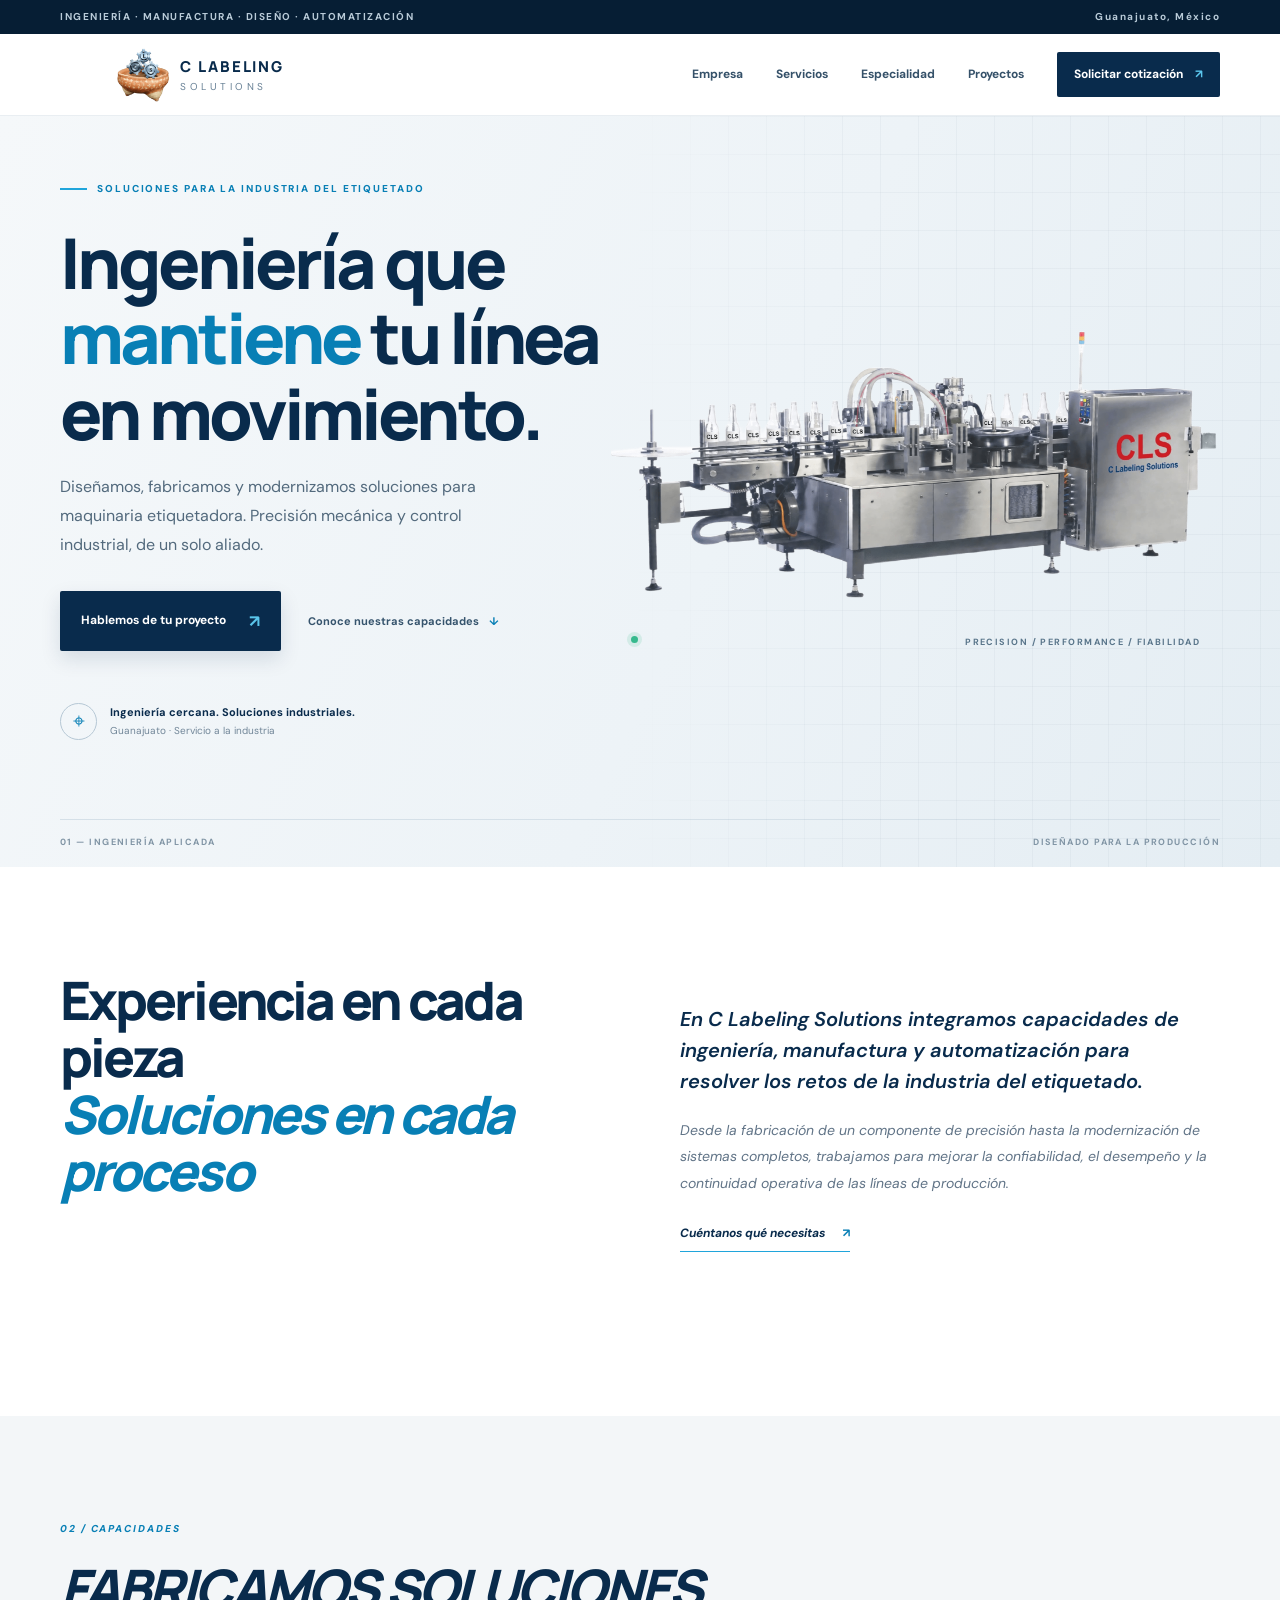
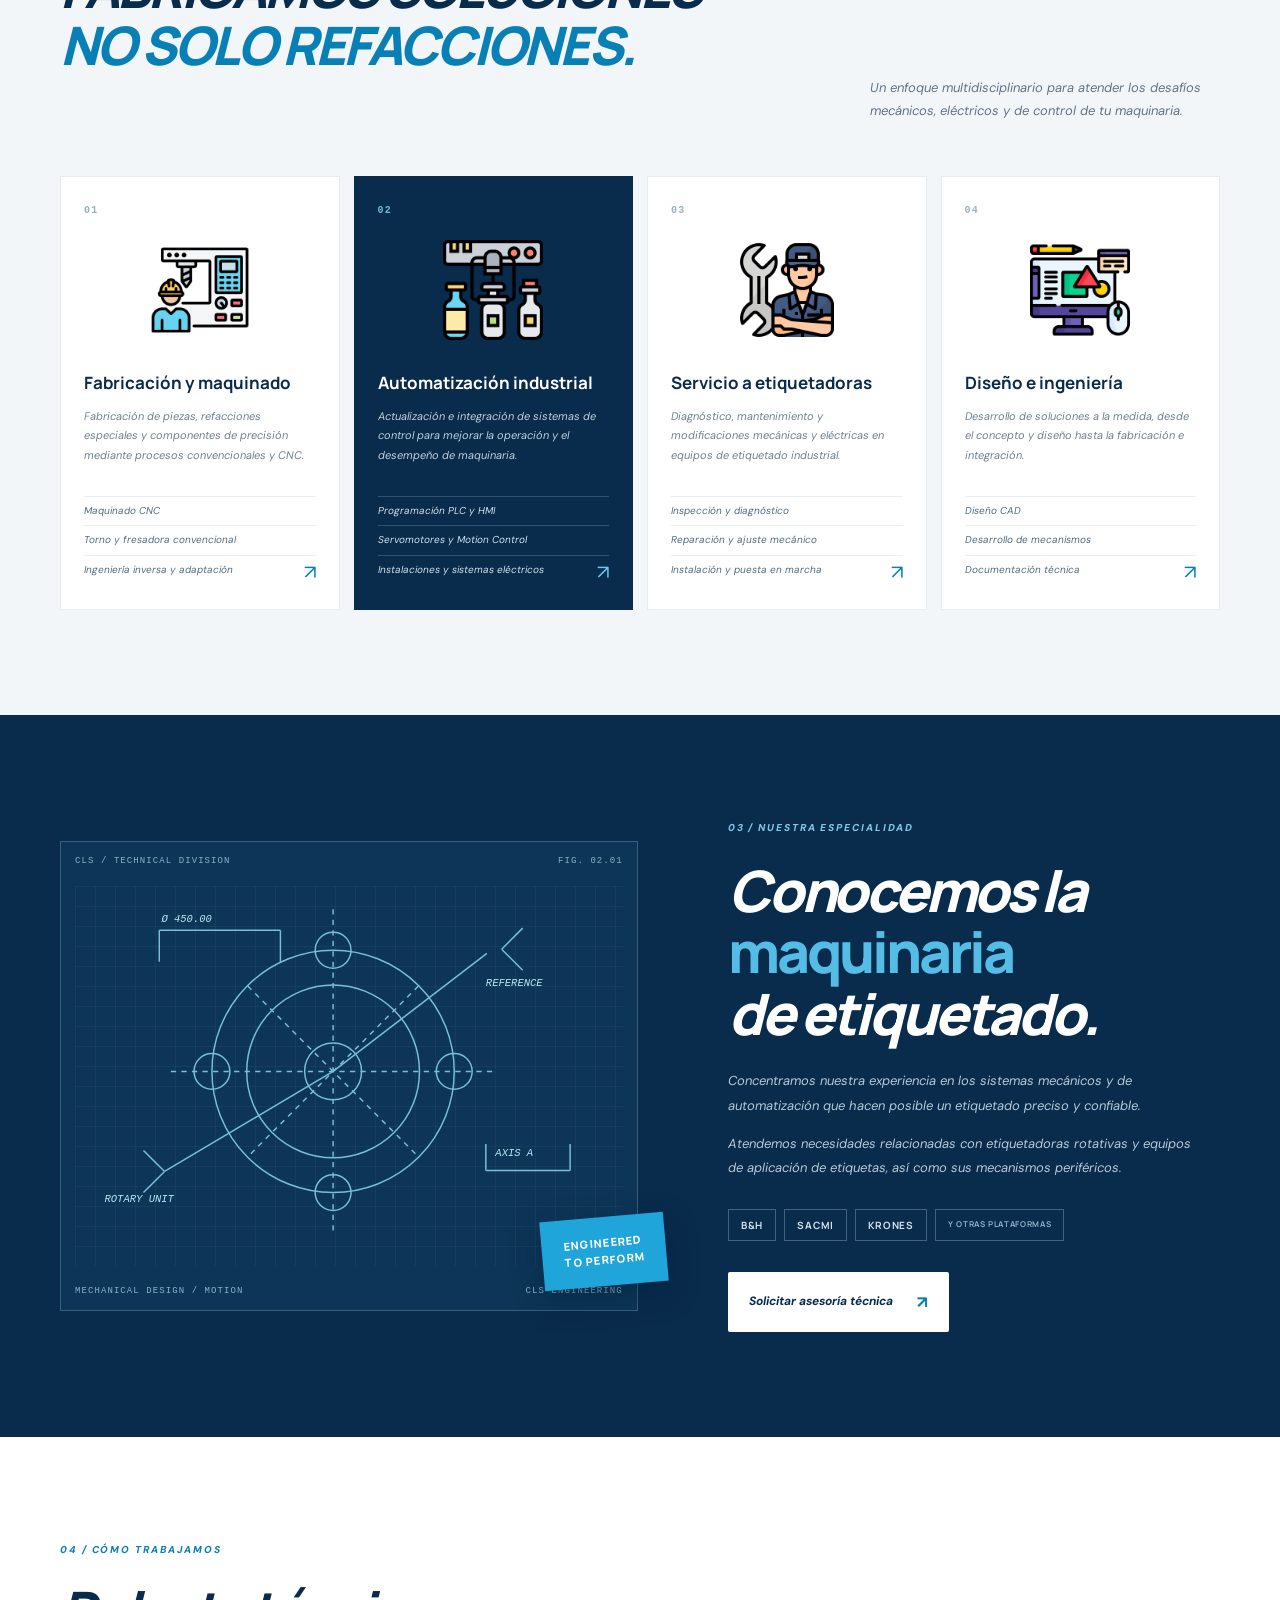
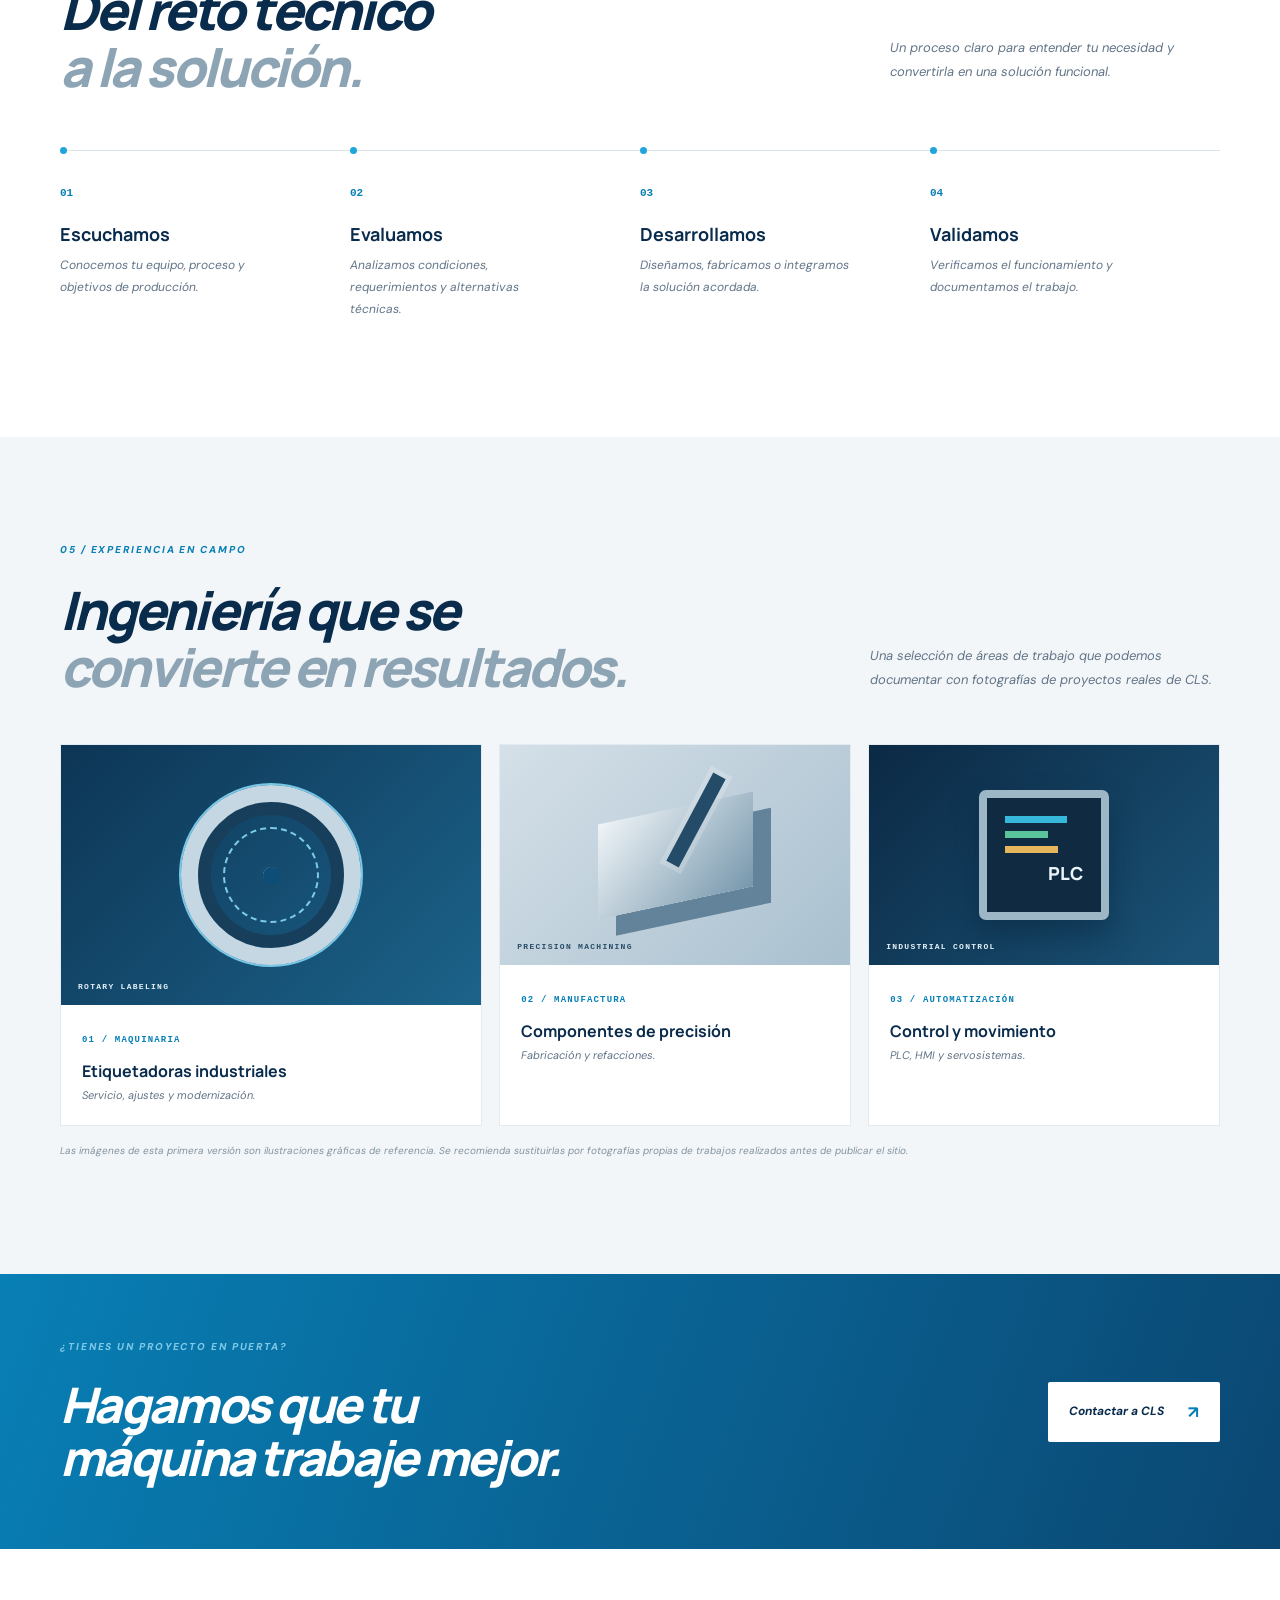
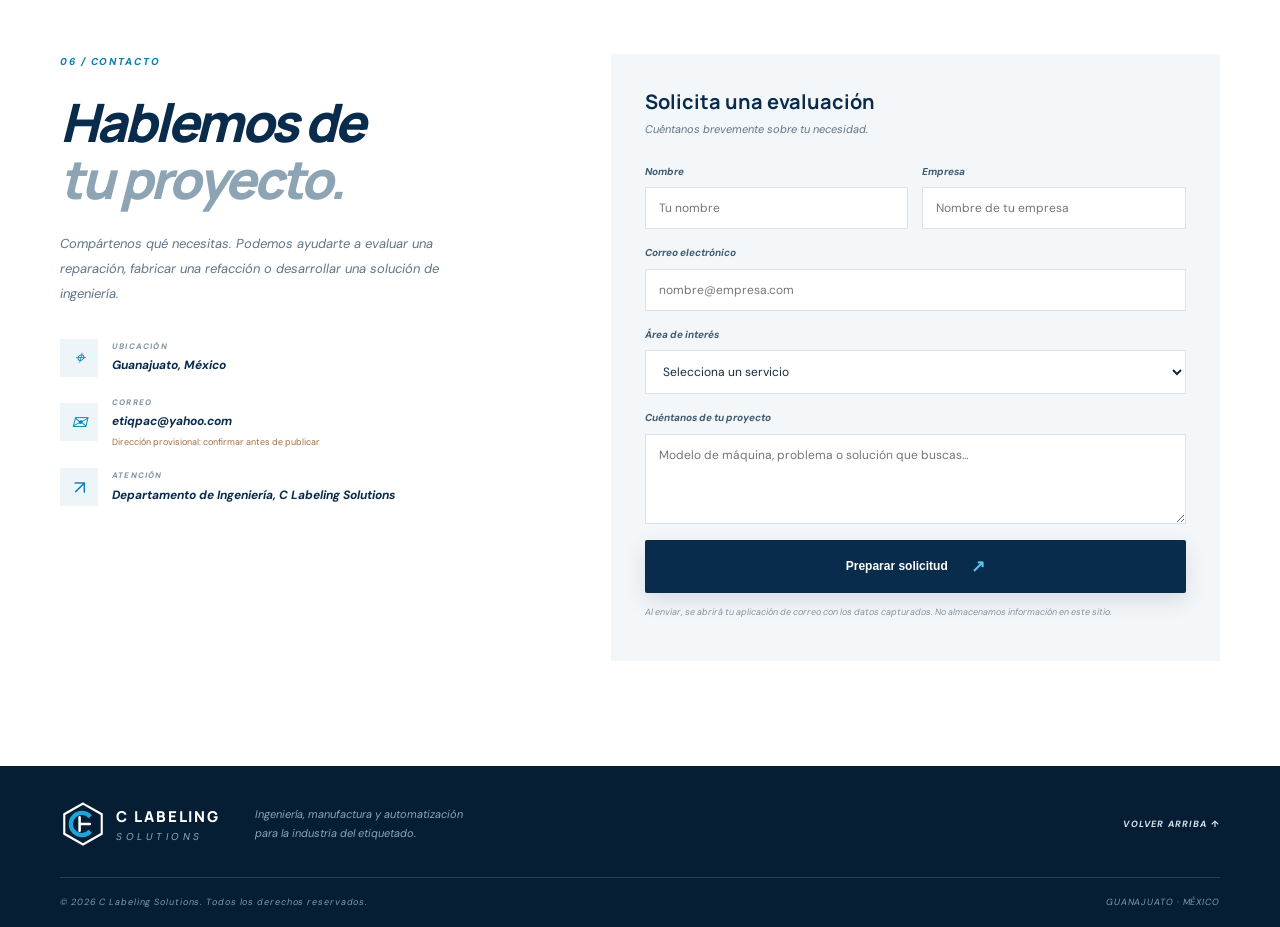
==== index.html @ e839436e "Add files via upload" ====
<!doctype html>
<html lang="es">
<head>
  <meta charset="utf-8">
  <meta name="viewport" content="width=device-width, initial-scale=1">
  <meta name="theme-color" content="#092b4c">
  <meta name="description" content="C Labeling Solutions: ingeniería, fabricación de refacciones, maquinado y automatización para etiquetadoras industriales.">
  <title>C Labeling Solutions | Ingeniería para etiquetado industrial</title>
  <link rel="preconnect" href="https://fonts.googleapis.com">
  <link rel="preconnect" href="https://fonts.gstatic.com" crossorigin>
  <link href="https://fonts.googleapis.com/css2?family=DM+Sans:wght@400;500;600;700&family=Manrope:wght@400;500;600;700;800&display=swap" rel="stylesheet">
  <link rel="stylesheet" href="styles.css">
  </head>

<!--Inicio de la página-->
<body>
  <div class="topline"><div class="container topline-inner"><span>INGENIERÍA · MANUFACTURA · DISEÑO · AUTOMATIZACIÓN</span><span>Guanajuato, México</span></div></div>
  <header class="site-header">
    
    <div class="container nav-wrap">
            <a class="brand" href="#inicio" aria-label="C Labeling Solutions, inicio">
        <svg class="brand-mark" viewBox="0 0 54 54" role="img"  aria-label="CLS">
       
          <source srcset="images/logo.svg" type="image/svg+xml">    
          <img src="imagenes/Logo Hoya.png" alt="C Labeling Solutions, logotipo" width="54" height="54">
        </svg>
        <span class="brand-name"><strong>C LABELING</strong><small>SOLUTIONS</small></span>
      </a>
      <!--// Menu principal de navegación con enlaces a secciones internas de la página y un botón de llamada a la acción para solicitar cotización.-->
           <button class="menu-toggle" aria-label="Abrir menú" aria-expanded="false"><span></span><span></span><span></span></button>
      <nav class="main-nav" aria-label="Navegación principal">
        <a href="#empresa">Empresa</a><a href="#servicios">Servicios</a><a href="#especialidad">Especialidad</a><a href="#proyectos">Proyectos</a><a href="#contacto" class="nav-cta">Solicitar cotización <span>↗</span></a>
      </nav>
    </div>
  </header>

  <main>
    <section class="hero" id="inicio">
      <div class="hero-grid"></div>
      <div class="container hero-layout">
        <div class="hero-copy">
          <div class="eyebrow"><span class="eyebrow-line"></span> SOLUCIONES PARA LA INDUSTRIA DEL ETIQUETADO</div>
          <h1>Ingeniería que<br><em>mantiene</em> tu línea<br>en movimiento.</h1>
          <p class="hero-lead">Diseñamos, fabricamos y modernizamos soluciones para maquinaria etiquetadora. Precisión mecánica y control industrial, de un solo aliado.</p>
          <div class="hero-actions"><a class="btn btn-primary" href="#contacto">Hablemos de tu proyecto <span>↗</span></a><a class="text-link" href="#servicios">Conoce nuestras capacidades <span>↓</span></a></div>
          <div class="hero-proof"><div class="proof-icon">⌖</div><div><strong>Ingeniería cercana. Soluciones industriales.</strong><small>Guanajuato · Servicio a la industria</small></div></div>
        </div>
        <div class="hero-visual" aria-label="Ilustración técnica de una etiquetadora industrial">
          <img src="imagenes/Maquina B&H.png" width="100%" height="100%" alt="" aria-hidden="true">
          <div class="visual-label label-bottom"><span class="pulse"></span> PRECISION / PERFORMANCE / FIABILIDAD</div>
        
        </div>
      </div>
      <div class="hero-bottom container"><span>01 — INGENIERÍA APLICADA</span><span>DISEÑADO PARA LA PRODUCCIÓN</span></div>
    </section>

    <section class="intro section-pad" id="empresa">
      <div class="container intro-grid">
        
        <h2>Experiencia en cada pieza <br><em><span> <p style="color: #087fb5">Soluciones en cada proceso</p><br></h2>
        <div class="intro-text"><p class="large-copy">En C Labeling Solutions integramos capacidades de ingeniería, manufactura y automatización para resolver los retos de la industria del etiquetado.</p><p>Desde la fabricación de un componente de precisión hasta la modernización de sistemas completos, trabajamos para mejorar la confiabilidad, el desempeño y la continuidad operativa de las líneas de producción.</p><a class="under-link" href="#contacto">Cuéntanos qué necesitas <span>↗</span></a></div>
      </div>
    </section>

    <section class="services section-pad" id="servicios">
      <div class="container">


        <!--SECCION 2 CAPACIDADES-->
        <div class="section-heading"><div><div class="section-kicker">02 / CAPACIDADES</div><h2>FABRICAMOS SOLUCIONES<br><span><p style="color: #087fb5">NO SOLO REFACCIONES.</p></span></h2></div><p>Un enfoque multidisciplinario para atender los desafíos mecánicos, eléctricos y de control de tu maquinaria.</p></div>
        <div class="service-grid">
          <article class="service-card"><div class="service-number">01</div><div class="service-icon"><div style="text-align: center;"><img src="imagenes/operador.png" whidth="100" height="100" alt="" aria-hidden="true"></div>
          </div><h3>Fabricación y maquinado</h3><p>Fabricación de piezas, refacciones especiales y componentes de precisión mediante procesos convencionales y CNC.</p><ul><li>Maquinado CNC</li><li>Torno y fresadora convencional</li><li>Ingeniería inversa y adaptación</li></ul><a href="#contacto" aria-label="Consultar fabricación y maquinado">↗</a></article>
          <article class="service-card featured"><div class="service-number">02</div><div class="service-icon"><div style="text-align: center;"><img src="imagenes/montaje.png" width="100" height="100" alt="" aria-hidden="true"></div></div><h3>Automatización industrial</h3><p>Actualización e integración de sistemas de control para mejorar la operación y el desempeño de maquinaria.</p><ul><li>Programación PLC y HMI</li><li>Servomotores y Motion Control</li><li>Instalaciones y sistemas eléctricos</li></ul><a href="#contacto" aria-label="Consultar automatización industrial">↗</a></article>
          <article class="service-card"><div class="service-number">03</div><div class="service-icon"><div style="text-align: center;"><img src="imagenes/mecanico.png " width="100" height="100" alt="" aria-hidden="true"></div></div><h3>Servicio a etiquetadoras</h3><p>Diagnóstico, mantenimiento y modificaciones mecánicas y eléctricas en equipos de etiquetado industrial.</p><ul><li>Inspección y diagnóstico</li><li>Reparación y ajuste mecánico</li><li>Instalación y puesta en marcha</li></ul><a href="#contacto" aria-label="Consultar servicio técnico">↗</a></article>
          <article class="service-card"><div class="service-number">04</div><div class="service-icon"><div style="text-align: center;"><img src="imagenes/diseno-grafico.png" width="100" height="100" alt="" aria-hidden="true"></div></div><h3>Diseño e ingeniería</h3><p>Desarrollo de soluciones a la medida, desde el concepto y diseño hasta la fabricación e integración.</p><ul><li>Diseño CAD</li><li>Desarrollo de mecanismos</li><li>Documentación técnica</li></ul><a href="#contacto" aria-label="Consultar diseño e ingeniería">↗</a></article>
        </div>
      </div>
    </section>

    <section class="specialty section-pad" id="especialidad">
      <div class="container specialty-grid">
        <div class="specialty-visual">
          <div class="specialty-frame">
            <div class="frame-top"><span>CLS / TECHNICAL DIVISION</span><span>FIG. 02.01</span></div>
            <div class="blueprint">
              <svg viewBox="0 0 520 360" role="img" aria-label="Plano técnico estilizado de un tambor y mecanismos de etiquetadora">
                <g fill="none" stroke="#8ed5f0" stroke-width="1.4" opacity=".85">
                  <circle cx="245" cy="176" r="115"/><circle cx="245" cy="176" r="82"/><circle cx="245" cy="176" r="27"/>
                  <circle cx="245" cy="61" r="17"/><circle cx="245" cy="291" r="17"/><circle cx="130" cy="176" r="17"/><circle cx="360" cy="176" r="17"/>
                  <path d="M245 22v308M91 176h308M164 95l162 162m0-162L164 257" stroke-dasharray="5 5"/>
                  <path d="M80 42h115m-115 0v30m115-30v30M390 270h80m-80 0v-25m80 25v-25"/>
                  <path d="M245 176l146-112M245 176l-160 95"/>
                  <path d="M405 60l20-20m-20 20 20 20M85 271l-20 20m20-20-20-20"/>
                </g>
                <g fill="#b6e8f7" font-family="monospace" font-size="10"><text x="82" y="34">Ø 450.00</text><text x="399" y="256">AXIS A</text><text x="28" y="300">ROTARY UNIT</text><text x="390" y="95">REFERENCE</text></g>
              </svg>
            </div>
            <div class="frame-bottom"><span>MECHANICAL DESIGN / MOTION</span><span>CLS ENGINEERING</span></div>
          </div>
          <div class="specialty-stamp">ENGINEERED<br>TO PERFORM</div>
        </div>
        <div class="specialty-copy"><div class="section-kicker light">03 / NUESTRA ESPECIALIDAD</div><h2>Conocemos la<br><em>maquinaria</em><br>de etiquetado.</h2><p>Concentramos nuestra experiencia en los sistemas mecánicos y de automatización que hacen posible un etiquetado preciso y confiable.</p><p>Atendemos necesidades relacionadas con etiquetadoras rotativas y equipos de aplicación de etiquetas, así como sus mecanismos periféricos.</p><div class="machine-tags"><span>B&H</span><span>SACMI</span><span>KRONES</span><span>Y OTRAS PLATAFORMAS</span></div><a class="btn btn-light" href="#contacto">Solicitar asesoría técnica <span>↗</span></a></div>
      </div>
    </section>

    <section class="approach section-pad">
      <div class="container">
        <div class="section-kicker">04 / CÓMO TRABAJAMOS</div><div class="approach-head"><h2>Del reto técnico<br><span>a la solución.</span></h2><p>Un proceso claro para entender tu necesidad y convertirla en una solución funcional.</p></div>
        <div class="steps">
          <div class="step"><span>01</span><h3>Escuchamos</h3><p>Conocemos tu equipo, proceso y objetivos de producción.</p></div>
          <div class="step"><span>02</span><h3>Evaluamos</h3><p>Analizamos condiciones, requerimientos y alternativas técnicas.</p></div>
          <div class="step"><span>03</span><h3>Desarrollamos</h3><p>Diseñamos, fabricamos o integramos la solución acordada.</p></div>
          <div class="step"><span>04</span><h3>Validamos</h3><p>Verificamos el funcionamiento y documentamos el trabajo.</p></div>
        </div>
      </div>
    </section>

    <section class="projects section-pad" id="proyectos">
      <div class="container">
        <div class="section-heading"><div><div class="section-kicker">05 / EXPERIENCIA EN CAMPO</div><h2>Ingeniería que se<br><span>convierte en resultados.</span></h2></div><p>Una selección de áreas de trabajo que podemos documentar con fotografías de proyectos reales de CLS.</p></div>
        <div class="project-grid">
          <div class="project-tile tile-large"><div class="tile-art art-machine"><span class="art-ring"></span><span class="art-core"></span><span class="art-caption">ROTARY LABELING</span></div><div class="tile-info"><span>01 / MAQUINARIA</span><h3>Etiquetadoras industriales</h3><p>Servicio, ajustes y modernización.</p></div></div>
          <div class="project-tile"><div class="tile-art art-cnc"><div class="cnc-block"></div><div class="cnc-tool"></div><span class="art-caption">PRECISION MACHINING</span></div><div class="tile-info"><span>02 / MANUFACTURA</span><h3>Componentes de precisión</h3><p>Fabricación y refacciones.</p></div></div>
          <div class="project-tile"><div class="tile-art art-control"><div class="control-screen"><i></i><i></i><i></i><b>PLC</b></div><span class="art-caption">INDUSTRIAL CONTROL</span></div><div class="tile-info"><span>03 / AUTOMATIZACIÓN</span><h3>Control y movimiento</h3><p>PLC, HMI y servosistemas.</p></div></div>
        </div>
        <p class="project-note">Las imágenes de esta primera versión son ilustraciones gráficas de referencia. Se recomienda sustituirlas por fotografías propias de trabajos realizados antes de publicar el sitio.</p>
      </div>
    </section>

    <section class="cta-band"><div class="container cta-inner"><div><div class="section-kicker light">¿TIENES UN PROYECTO EN PUERTA?</div><h2>Hagamos que tu<br>máquina trabaje mejor.</h2></div><a class="btn btn-light" href="#contacto">Contactar a CLS <span>↗</span></a></div></section>

    <section class="contact section-pad" id="contacto">
      <div class="container contact-grid">
        <div class="contact-copy"><div class="section-kicker">06 / CONTACTO</div><h2>Hablemos de<br><span>tu proyecto.</span></h2><p>Compártenos qué necesitas. Podemos ayudarte a evaluar una reparación, fabricar una refacción o desarrollar una solución de ingeniería.</p>
          <div class="contact-detail"><span class="detail-icon">⌖</span><div><small>UBICACIÓN</small><strong> Guanajuato, México</strong></div></div>
          <div class="contact-detail"><span class="detail-icon">✉</span><div><small>CORREO</small><strong><a href="mailto:etiqpac@yahoo.com">etiqpac@yahoo.com</a></strong><em>Dirección provisional: confirmar antes de publicar</em></div></div>
          <div class="contact-detail"><span class="detail-icon">↗</span><div><small>ATENCIÓN</small><strong>Departamento de Ingeniería, C Labeling Solutions</strong></div></div>
        </div>
        <form class="contact-form" id="contact-form">
          <div class="form-heading"><strong>Solicita una evaluación</strong><span>Cuéntanos brevemente sobre tu necesidad.</span></div>
          <div class="form-row"><label>Nombre<input name="name" required placeholder="Tu nombre"></label><label>Empresa<input name="company" placeholder="Nombre de tu empresa"></label></div>
          <label>Correo electrónico<input name="email" type="email" required placeholder="nombre@empresa.com"></label>
          <label>Área de interés<select name="service" required><option value="">Selecciona un servicio</option><option>Fabricación y maquinado</option><option>Automatización industrial</option><option>Servicio a etiquetadoras</option><option>Diseño e ingeniería</option><option>Otro proyecto</option></select></label>
          <label>Cuéntanos de tu proyecto<textarea name="message" rows="4" required placeholder="Modelo de máquina, problema o solución que buscas..."></textarea></label>
          <button class="btn btn-primary form-submit" type="submit">Preparar solicitud <span>↗</span></button>
          <small class="form-privacy">Al enviar, se abrirá tu aplicación de correo con los datos capturados. No almacenamos información en este sitio.</small>
          <p class="form-status" id="form-status" role="status"></p>
        </form>
      </div>
    </section>
  </main>

  <footer class="footer">
    <div class="container footer-main">
      <a class="brand brand-footer" href="#inicio"><svg class="brand-mark" viewBox="0 0 54 54" aria-hidden="true"><path d="M27 3 49 15.5v23L27 51 5 38.5v-23L27 3Z" fill="none" stroke="currentColor" stroke-width="2.5"/><path d="M35.5 18.5a13 13 0 1 0 0 17" fill="none" stroke="#20A5DB" stroke-width="5"/><path d="M23 19v16m0-8h12" stroke="currentColor" stroke-width="3" stroke-linecap="round"/></svg><span class="brand-name"><strong>C LABELING</strong><small>SOLUTIONS</small></span></a>
      <p>Ingeniería, manufactura y automatización<br>para la industria del etiquetado.</p>
      <a class="footer-top" href="#inicio">VOLVER ARRIBA ↑</a>
    </div>
    <div class="container footer-bottom"><span>© <span id="year"></span> C Labeling Solutions. Todos los derechos reservados.</span><span> GUANAJUATO · MÉXICO</span></div>
  </footer>
  <script src="script.js"></script>
</body>
</html>
---- styles.css ----
@import url('https://fonts.googleapis.com/css2?family=DM+Sans:wght@400;500;600;700&family=Manrope:wght@400;500;600;700;800&display=swap');
:root{--navy:#092b4c;--navy2:#0d3d64;--blue:#087fb5;--cyan:#20a5db;--ink:#142b3e;--muted:#617487;--pale:#edf3f7;--white:#fff;--line:#dce5ec;--orange:#e87835;--font:'DM Sans',sans-serif;--display:'Manrope',sans-serif}
*{box-sizing:border-box}html{scroll-behavior:smooth;scroll-padding-top:90px}body{margin:0;color:var(--ink);font-family:var(--font);line-height:1.65;background:#fff}a{color:inherit;text-decoration:none}.container{width:min(1160px,calc(100% - 48px));margin:auto}.topline{background:#061e34;color:#b9cbd8;font-size:10px;letter-spacing:.15em;font-weight:700}.topline-inner{height:34px;display:flex;justify-content:space-between;align-items:center}.site-header{height:82px;background:#fff;position:sticky;top:0;z-index:50;border-bottom:1px solid #e9eef2}.nav-wrap{height:100%;display:flex;align-items:center;justify-content:space-between}.brand{display:flex;align-items:center;gap:10px;color:var(--navy)}.brand-mark{width:46px;height:46px}.brand-name{display:flex;flex-direction:column;line-height:1.08;letter-spacing:.12em}.brand-name strong{font:800 15px var(--display)}.brand-name small{font-size:10px;letter-spacing:.35em;margin-top:5px;color:#688196}.main-nav{display:flex;align-items:center;gap:33px;font-size:12px;font-weight:700;color:#355169}.main-nav>a:not(.nav-cta):hover,.text-link:hover{color:var(--blue)}.nav-cta{background:var(--navy);color:white;padding:13px 17px;border-radius:2px}.nav-cta span{color:#5bc6ed;margin-left:9px}.menu-toggle{display:none;background:none;border:0}.hero{background:linear-gradient(115deg,#f5f8fa 0%,#edf3f7 56%,#e4edf3 100%);position:relative;overflow:hidden;min-height:640px}.hero-grid{position:absolute;inset:0 0 0 48%;opacity:.36;background-image:linear-gradient(rgba(9,43,76,.09) 1px,transparent 1px),linear-gradient(90deg,rgba(9,43,76,.09) 1px,transparent 1px);background-size:38px 38px;mask-image:linear-gradient(90deg,transparent,#000 35%)}.hero-layout{position:relative;display:grid;grid-template-columns: .95fr 1.05fr;align-items:center;min-height:590px;padding-top:30px;padding-bottom:34px}.hero-copy{padding:35px 0 45px;position:relative;z-index:2}.eyebrow,.section-kicker{font-size:10px;letter-spacing:.19em;font-weight:800;color:var(--blue);display:flex;align-items:center;gap:10px}.eyebrow-line{width:27px;height:2px;background:var(--cyan)}h1,h2,h3,p{margin-top:0}h1,h2{font-family:var(--display);letter-spacing:-.055em;line-height:1.08;color:var(--navy)}h1{font-size:clamp(45px,5.5vw,70px);font-weight:800;margin:27px 0 22px}h1 em,.specialty h2 em{font-style:normal;color:var(--blue)}.hero-lead{max-width:475px;color:#536a7d;font-size:16px;line-height:1.8}.hero-actions{display:flex;align-items:center;gap:27px;margin-top:31px}.btn{display:inline-flex;align-items:center;justify-content:center;gap:23px;padding:16px 21px;font-size:12px;font-weight:700;border:0;border-radius:2px;cursor:pointer;transition:.2s}.btn-primary{background:var(--navy);color:#fff;box-shadow:0 8px 20px #092b4c20}.btn-primary:hover{background:var(--blue);transform:translateY(-2px)}.btn span{font-size:17px;color:#5ac5eb}.text-link{font-size:11px;font-weight:700;color:#36546d}.text-link span{margin-left:7px;color:var(--blue)}.hero-proof{display:flex;align-items:center;gap:13px;margin-top:52px}.proof-icon{width:37px;height:37px;border:1px solid #b6c8d5;border-radius:50%;display:grid;place-items:center;color:var(--blue);font-size:21px}.hero-proof strong,.hero-proof small{display:block}.hero-proof strong{font-size:11px;color:var(--navy)}.hero-proof small{font-size:10px;color:#718698;margin-top:2px}.hero-visual{position:relative;min-width:0}.machine-art{width:100%;filter:drop-shadow(0 22px 18px #0b35501a)}.visual-label{font:700 9px var(--font);letter-spacing:.16em;color:#59758a;display:flex;justify-content:space-between}.visual-label b{color:var(--blue)}.label-top{margin:0 20px 5px}.label-bottom{margin:0 20px}.pulse{width:7px;height:7px;border-radius:50%;background:#36b98d;box-shadow:0 0 0 4px #36b98d25;margin-right:8px;display:inline-block}.visual-coordinate{position:absolute;right:1%;top:42%;font:10px/1.6 monospace;color:#66869c;letter-spacing:.1em}.hero-bottom{display:flex;justify-content:space-between;border-top:1px solid #d5e0e8;padding:15px 0 17px;color:#8195a5;font-size:9px;letter-spacing:.16em;font-weight:700}.section-pad{padding:105px 0}.intro-grid{display:grid;grid-template-columns:1fr 1fr;gap:80px}.section-kicker{margin-bottom:23px}.section-kicker.light{color:#7fc9e8}h2{font-size:clamp(37px,4.3vw,53px);font-weight:800;margin-bottom:0}h2 span{color:#8da4b5}.intro-text{padding-top:32px;max-width:530px}.large-copy{font-size:20px;line-height:1.55;color:var(--navy);font-weight:600}.intro-text p:not(.large-copy){font-size:14px;color:var(--muted);line-height:1.9}.under-link{display:inline-block;margin-top:14px;padding-bottom:7px;border-bottom:1px solid var(--cyan);font-size:12px;font-weight:700;color:var(--navy)}.under-link span{color:var(--blue);margin-left:14px}.services{background:#f3f6f8}.section-heading{display:flex;justify-content:space-between;align-items:end;gap:40px;margin-bottom:48px}.section-heading>p{max-width:350px;color:var(--muted);font-size:13px;line-height:1.8;margin-bottom:5px}.service-grid{display:grid;grid-template-columns:repeat(4,1fr);gap:14px}.service-card{background:#fff;padding:28px 23px 25px;min-height:385px;position:relative;border:1px solid #e6edf1;transition:.25s}.service-card:hover{transform:translateY(-5px);box-shadow:0 15px 35px #0a345011}.service-card.featured{background:var(--navy);color:white;border-color:var(--navy)}.service-number{font:700 10px monospace;color:#9bb0bf;letter-spacing:.12em}.featured .service-number{color:#74b7d6}.service-icon{font-size:32px;color:var(--blue);margin:24px 0 16px}.featured .service-icon{color:#53c4ed}.service-card h3{font:700 17px var(--display);line-height:1.3;color:var(--navy);margin-bottom:13px}.featured h3{color:white}.service-card p{font-size:11px;line-height:1.8;color:#6d8191;min-height:78px}.featured p{color:#c0d1dc}.service-card ul{list-style:none;padding:0;margin:0}.service-card li{font-size:10px;color:#526b7f;padding:6px 0;border-top:1px solid #e9eef2}.featured li{color:#d3e2eb;border-color:#31536f}.service-card>a{position:absolute;right:22px;bottom:20px;color:var(--blue);font-size:20px}.featured>a{color:#66c9ec}.specialty{background:#092b4c;color:#fff;overflow:hidden}.specialty-grid{display:grid;grid-template-columns:1.08fr .92fr;gap:90px;align-items:center}.specialty-visual{position:relative}.specialty-frame{border:1px solid #39617d;background:#0c3557;padding:14px}.frame-top,.frame-bottom{display:flex;justify-content:space-between;color:#8bb2c9;font:9px monospace;letter-spacing:.12em}.blueprint{margin:20px 0;background-image:linear-gradient(#ffffff0a 1px,transparent 1px),linear-gradient(90deg,#ffffff0a 1px,transparent 1px);background-size:20px 20px}.blueprint svg{width:100%;display:block}.specialty-stamp{position:absolute;right:-28px;bottom:25px;background:#20a5db;color:#fff;padding:18px 22px;font:800 11px/1.5 var(--display);letter-spacing:.12em;transform:rotate(-5deg);box-shadow:0 10px 30px #061e3466}.specialty-copy h2{color:#fff;font-size:clamp(40px,4.5vw,57px);margin-bottom:25px}.specialty-copy h2 em{color:#54bce5}.specialty-copy>p{font-size:13px;color:#b6c9d7;line-height:1.9;max-width:480px}.machine-tags{display:flex;flex-wrap:wrap;gap:8px;margin:28px 0 31px}.machine-tags span{border:1px solid #42627b;padding:8px 12px;color:#d4e2eb;font:700 10px var(--display);letter-spacing:.08em}.machine-tags span:last-child{font-size:8px;color:#8bb0c7}.btn-light{background:#fff;color:var(--navy)}.btn-light:hover{background:#dff4fb;transform:translateY(-2px)}.btn-light span{color:var(--blue)}.approach-head{display:flex;justify-content:space-between;align-items:end;gap:35px;margin-bottom:54px}.approach-head>p{max-width:330px;color:var(--muted);font-size:13px;line-height:1.8}.steps{display:grid;grid-template-columns:repeat(4,1fr);border-top:1px solid var(--line)}.step{padding:27px 25px 0 0;position:relative}.step:before{content:"";position:absolute;top:-4px;left:0;width:7px;height:7px;border-radius:50%;background:var(--cyan)}.step>span{font:700 11px monospace;color:var(--blue)}.step h3{font:700 18px var(--display);color:var(--navy);margin:18px 0 9px}.step p{font-size:12px;line-height:1.8;color:var(--muted);max-width:220px}.projects{background:#f3f6f8}.project-grid{display:grid;grid-template-columns:1.2fr 1fr 1fr;gap:17px}.project-tile{background:#fff;border:1px solid #e4ebf0}.tile-art{height:220px;position:relative;overflow:hidden;background:#dce8ef;display:grid;place-items:center}.tile-large .tile-art{height:260px}.art-machine{background:linear-gradient(135deg,#0d3555,#1c638a)}.art-ring{width:180px;height:180px;border:17px solid #c5d7e3;border-radius:50%;box-shadow:inset 0 0 0 13px #173f5c,0 0 0 2px #75c8e8;position:relative}.art-ring:before,.art-ring:after{content:"";position:absolute;inset:25px;border:2px dashed #7ccbe9;border-radius:50%}.art-ring:after{inset:65px;background:#dbe8ef;border:7px solid #6e91a8}.art-core{position:absolute;width:17px;height:17px;border-radius:50%;background:#0e4d75}.art-cnc{background:linear-gradient(135deg,#d5e0e8,#a9c0cf)}.cnc-block{width:155px;height:95px;background:linear-gradient(135deg,#eff4f7,#7898ad);transform:skewY(-12deg);box-shadow:18px 20px 0 #63839a}.cnc-tool{position:absolute;width:14px;height:100px;background:#244b68;top:25px;left:54%;transform:rotate(28deg);box-shadow:0 0 0 5px #ffffff30}.art-control{background:linear-gradient(135deg,#0b2944,#1b5478)}.control-screen{width:130px;height:130px;border:8px solid #9eb7c7;border-radius:7px;background:#102b41;display:flex;flex-direction:column;gap:8px;padding:18px;box-shadow:0 15px 30px #061e3466}.control-screen i{height:7px;background:#36b8db;width:80%;display:block}.control-screen i:nth-child(2){width:55%;background:#5ac39a}.control-screen i:nth-child(3){width:68%;background:#e6b65d}.control-screen b{color:#eaf5fa;font:800 18px var(--display);text-align:right}.art-caption{position:absolute;bottom:14px;left:17px;color:#e5f2f8;font:700 8px monospace;letter-spacing:.16em}.art-cnc .art-caption{color:#284c66}.tile-info{padding:19px 21px 21px}.tile-info>span{font:700 9px monospace;color:var(--blue);letter-spacing:.13em}.tile-info h3{font:700 16px var(--display);color:var(--navy);margin:9px 0 4px}.tile-info p{font-size:11px;color:var(--muted);margin:0}.project-note{font-size:10px;color:#8294a2;margin-top:17px}.cta-band{background:linear-gradient(110deg,#087fb5,#0b4772);padding:65px 0}.cta-inner{display:flex;justify-content:space-between;align-items:center;gap:25px}.cta-inner h2{color:#fff;font-size:clamp(35px,4vw,49px)}.contact-grid{display:grid;grid-template-columns:.85fr 1.15fr;gap:100px}.contact-copy h2{margin-bottom:24px}.contact-copy h2 span{color:#8da4b5}.contact-copy>p{font-size:13px;line-height:1.9;color:var(--muted);max-width:390px;margin-bottom:32px}.contact-detail{display:flex;align-items:center;gap:14px;margin:19px 0}.detail-icon{width:38px;height:38px;display:grid;place-items:center;background:#eef5f8;color:var(--blue);font-size:19px}.contact-detail small,.contact-detail strong,.contact-detail em{display:block}.contact-detail small{font-size:8px;letter-spacing:.15em;color:#8296a6;font-weight:800}.contact-detail strong{font-size:12px;color:var(--navy);margin-top:3px}.contact-detail em{font-size:9px;color:#a06d3d;font-style:normal;margin-top:3px}.contact-form{background:#f4f7f9;padding:34px}.form-heading{margin-bottom:25px}.form-heading strong,.form-heading span{display:block}.form-heading strong{font:700 20px var(--display);color:var(--navy)}.form-heading span{font-size:11px;color:var(--muted);margin-top:5px}.contact-form label{display:block;font-size:10px;font-weight:700;color:#3e5b71;margin-bottom:16px}.form-row{display:grid;grid-template-columns:1fr 1fr;gap:14px}.contact-form input,.contact-form select,.contact-form textarea{display:block;width:100%;margin-top:7px;border:1px solid #d9e3e9;background:#fff;padding:12px 13px;font:12px var(--font);color:var(--ink);border-radius:0;outline:none}.contact-form input:focus,.contact-form select:focus,.contact-form textarea:focus{border-color:var(--blue);box-shadow:0 0 0 3px #087fb515}.contact-form textarea{resize:vertical}.form-submit{width:100%}.form-privacy{display:block;font-size:9px;color:#8193a1;line-height:1.6;margin-top:12px}.form-status{font-size:11px;color:var(--blue);margin:8px 0 0}.footer{background:#061e34;color:#b9cbd8;padding:35px 0 0}.footer-main{display:flex;align-items:center;gap:35px;padding-bottom:30px}.brand-footer{color:#fff}.brand-footer .brand-name small{color:#91aabc}.footer-main>p{font-size:11px;line-height:1.7;color:#8fa6b8;margin:0}.footer-top{margin-left:auto;font-size:9px;letter-spacing:.13em;font-weight:700;color:#d9e7ef}.footer-bottom{border-top:1px solid #254159;padding:17px 0;display:flex;justify-content:space-between;font-size:9px;letter-spacing:.1em;color:#829bad}
@media(max-width:950px){.main-nav{gap:17px}.hero-layout{grid-template-columns:1fr 1fr}.hero-visual{margin-right:-30px}.service-grid{grid-template-columns:repeat(2,1fr)}.specialty-grid{gap:45px}.contact-grid{gap:45px}}
@media(max-width:720px){.container{width:min(100% - 36px,560px)}.topline-inner{height:30px;font-size:8px}.topline-inner span:last-child{display:none}.site-header{height:70px}.brand-mark{width:40px;height:40px}.menu-toggle{display:flex;flex-direction:column;gap:5px;padding:10px}.menu-toggle span{display:block;width:23px;height:2px;background:var(--navy)}.main-nav{display:none;position:absolute;top:70px;left:0;right:0;background:#fff;padding:20px 24px 25px;box-shadow:0 15px 20px #092b4c15;flex-direction:column;align-items:stretch;gap:0}.main-nav.open{display:flex}.main-nav>a{padding:13px 0;border-bottom:1px solid #edf1f4}.main-nav .nav-cta{margin-top:12px;padding:13px 15px;border:0}.hero-layout{display:flex;flex-direction:column;align-items:stretch;padding-top:40px;min-height:auto}.hero-copy{padding:10px 0 5px}.hero h1{font-size:clamp(43px,12vw,61px);margin:23px 0 18px}.hero-lead{font-size:14px}.hero-actions{align-items:flex-start;flex-direction:column;gap:17px}.hero-proof{margin-top:30px}.hero-visual{margin:12px -8px 0}.visual-coordinate{right:0;font-size:8px}.hero-bottom{font-size:7px}.section-pad{padding:72px 0}.intro-grid,.specialty-grid,.contact-grid{grid-template-columns:1fr;gap:28px}.intro-text{padding-top:0}.section-heading,.approach-head{display:block}.section-heading>p,.approach-head>p{margin-top:22px}.service-grid{grid-template-columns:1fr}.service-card{min-height:340px}.service-card p{min-height:0}.specialty-grid{gap:48px}.specialty-stamp{right:-5px}.specialty-copy h2{font-size:46px}.steps{grid-template-columns:1fr 1fr;row-gap:20px}.step{padding-right:12px}.project-grid{grid-template-columns:1fr}.tile-art,.tile-large .tile-art{height:220px}.cta-inner{display:block}.cta-inner .btn{margin-top:28px}.contact-form{padding:24px 18px}.form-row{grid-template-columns:1fr;gap:0}.footer-main{flex-wrap:wrap;gap:18px}.footer-main>p{width:100%;order:3}.footer-top{font-size:8px}.footer-bottom{font-size:8px;gap:10px;flex-direction:column}.section-kicker{font-size:9px}}
@media(prefers-reduced-motion:reduce){html{scroll-behavior:auto}*,*:before,*:after{transition:none!important}}
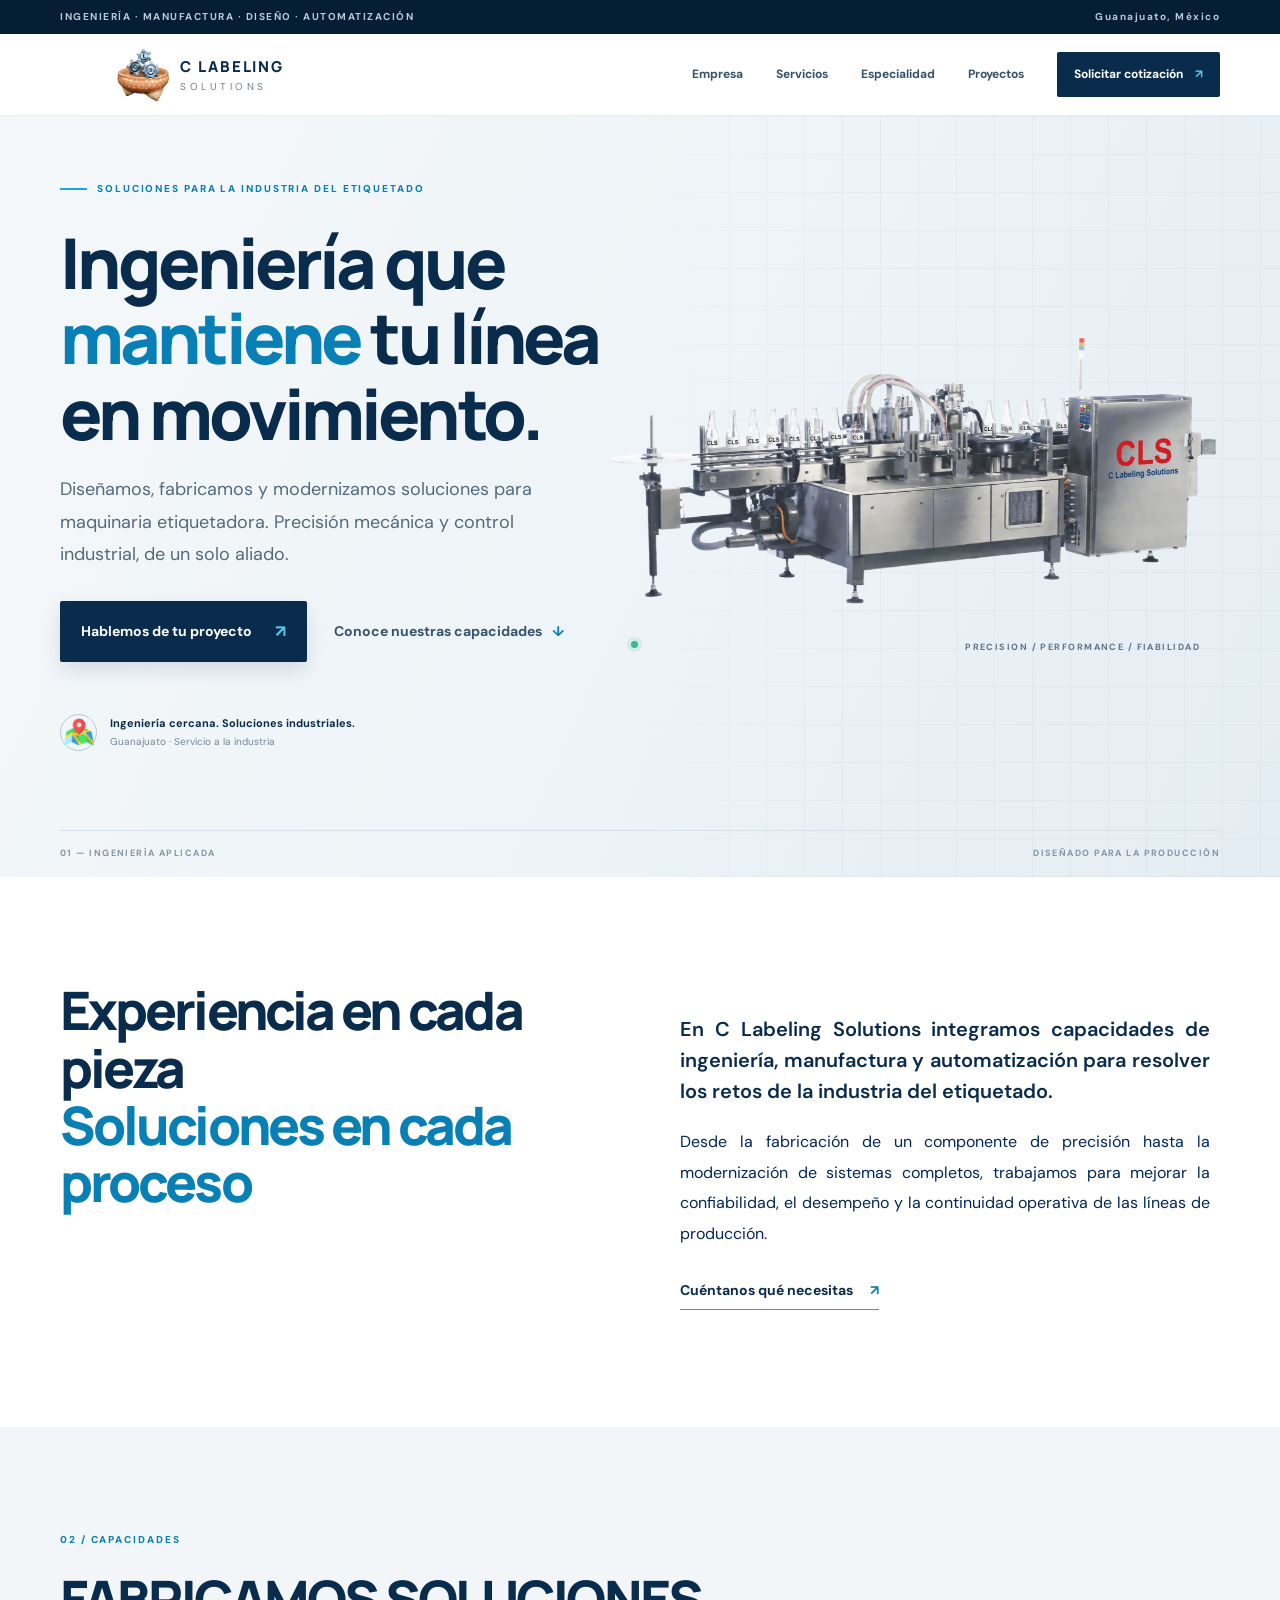
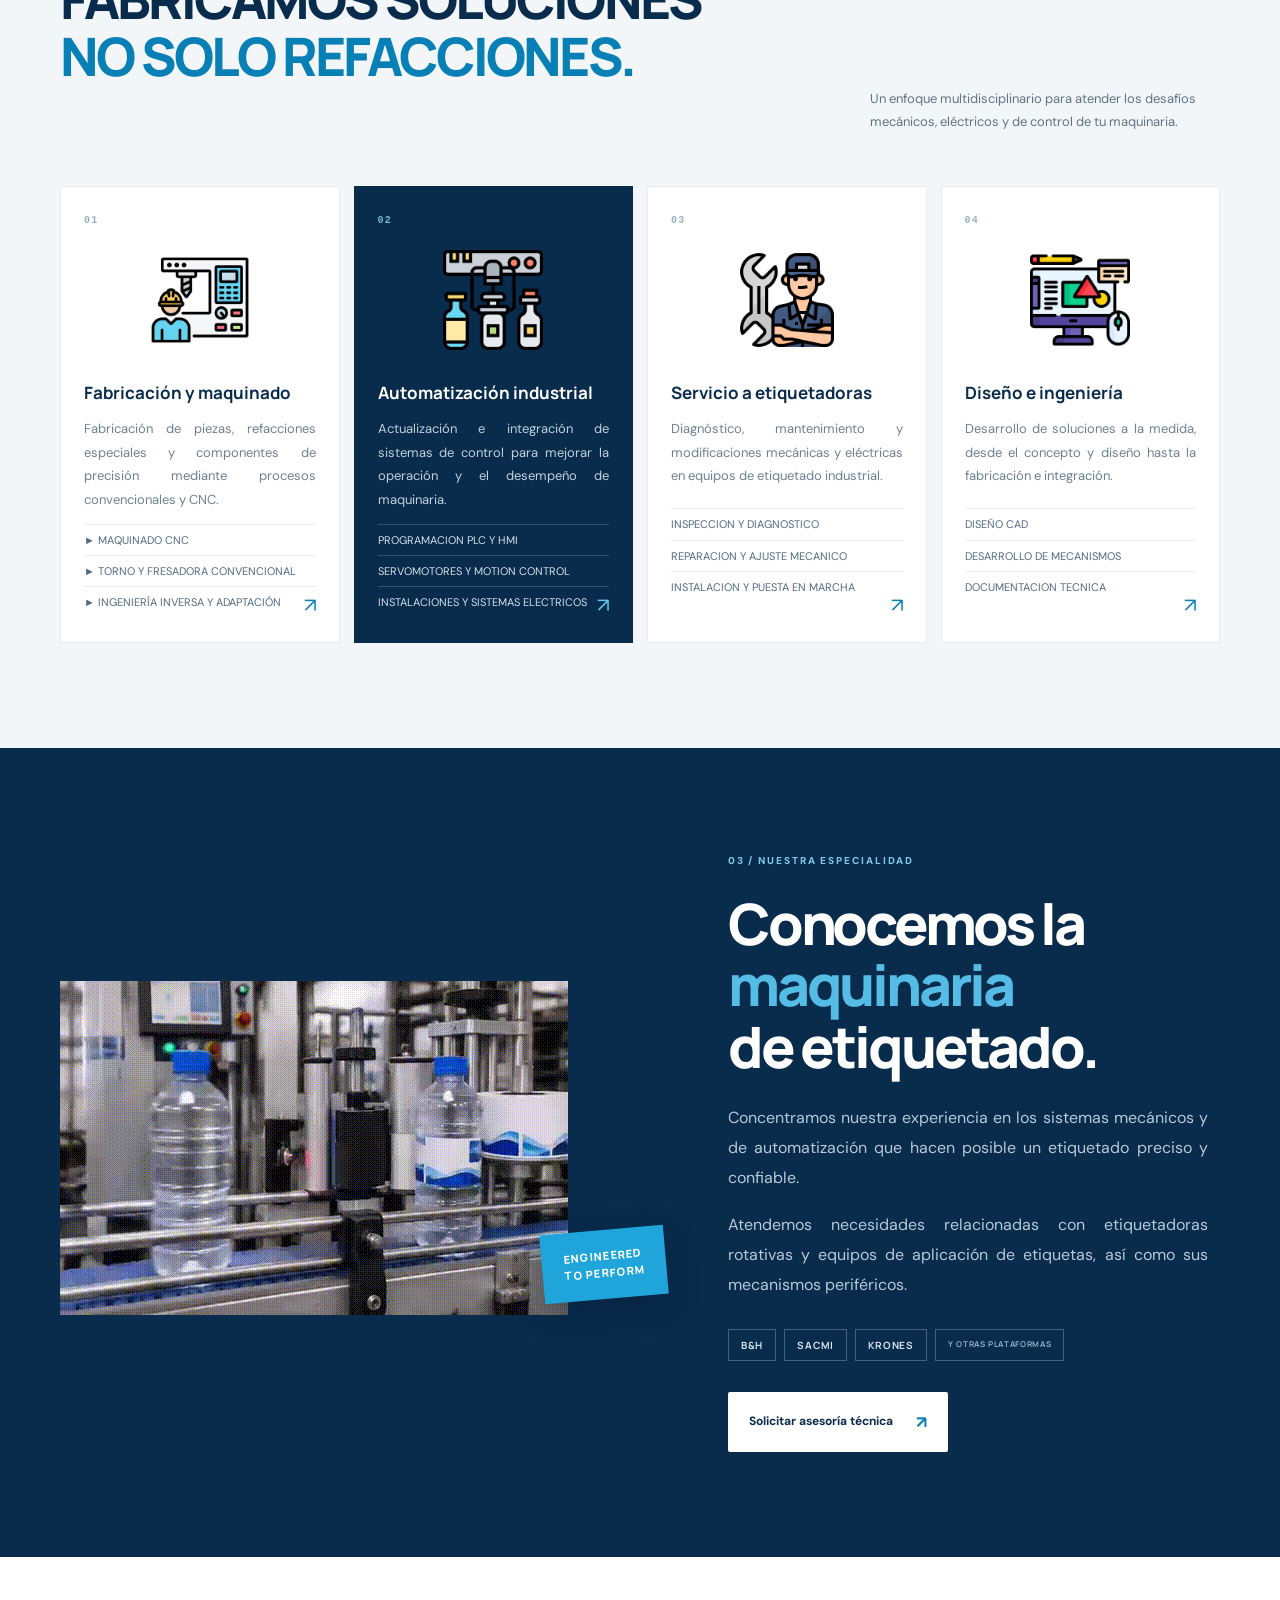
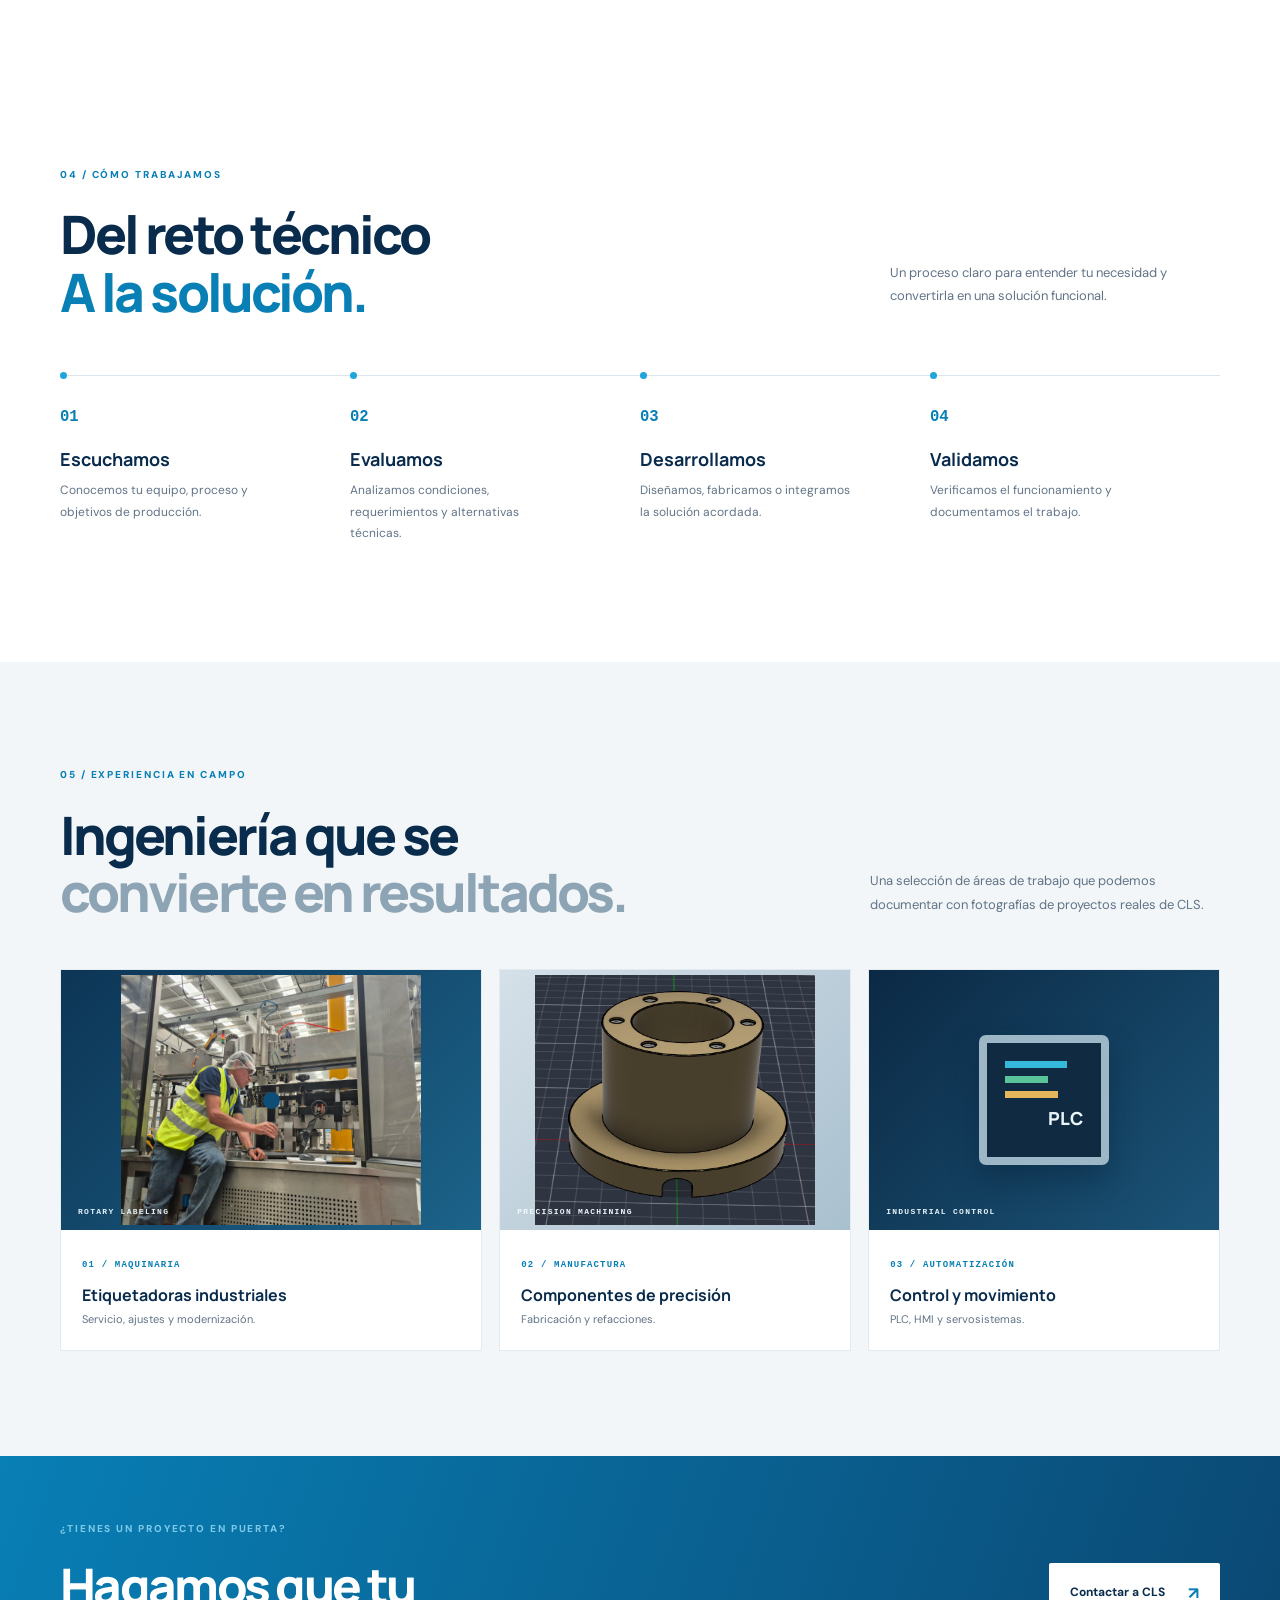
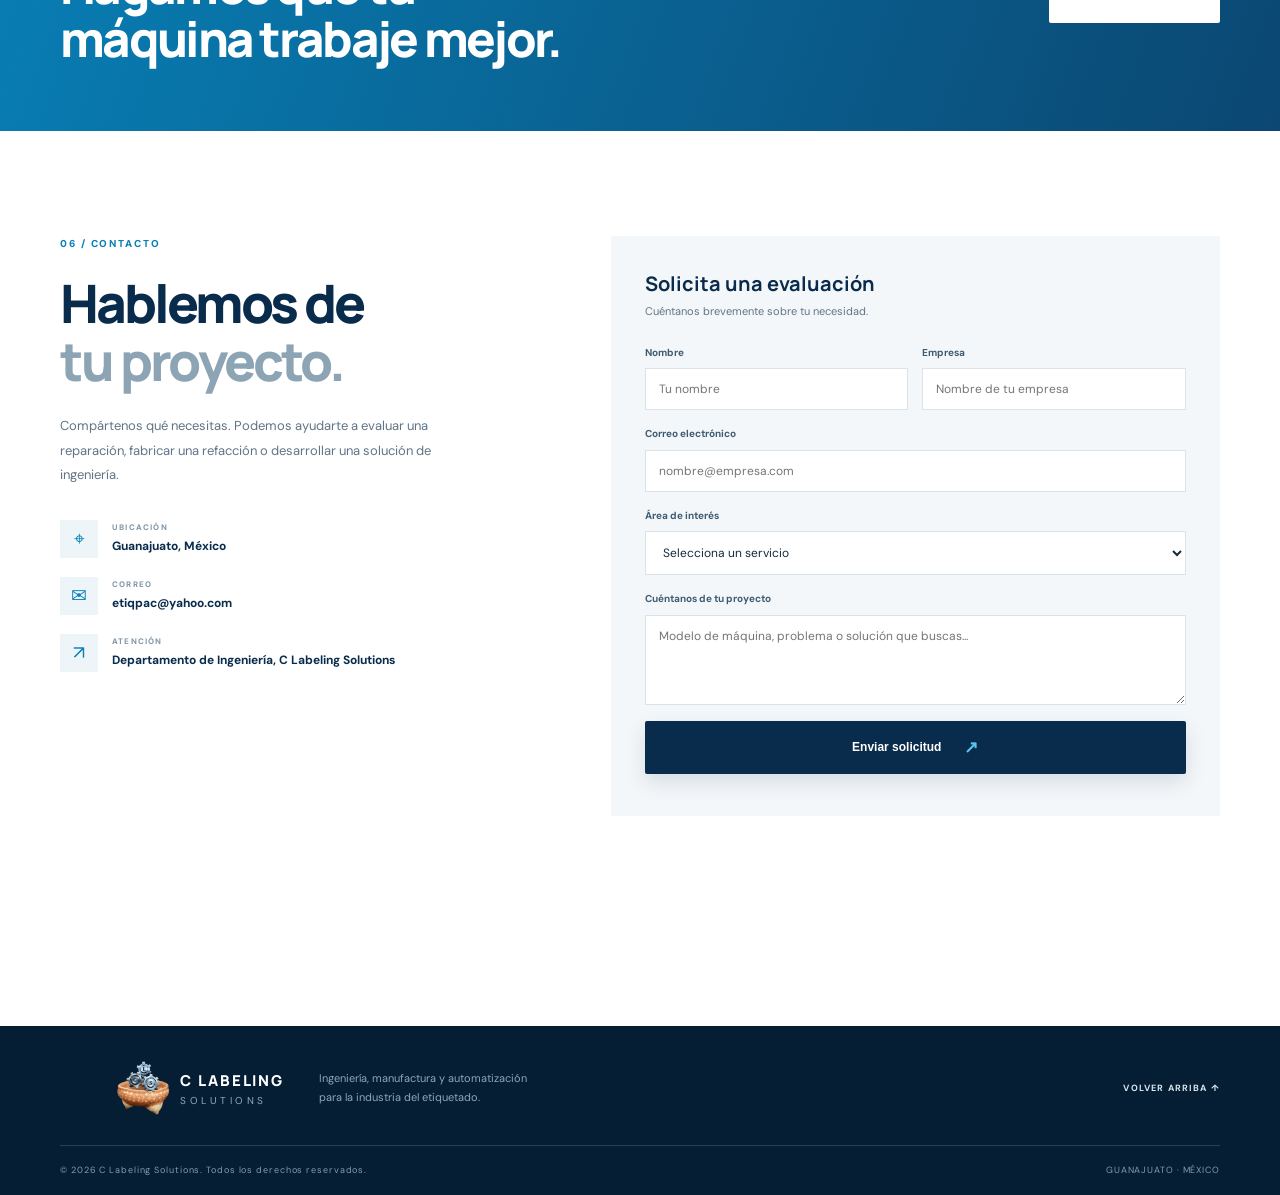
==== commit 6d8fc18f: "Add files via upload" ====
--- a/index.html
+++ b/index.html
@@ -5,10 +5,8 @@
   <meta name="viewport" content="width=device-width, initial-scale=1">
   <meta name="theme-color" content="#092b4c">
   <meta name="description" content="C Labeling Solutions: ingeniería, fabricación de refacciones, maquinado y automatización para etiquetadoras industriales.">
-  <title>C Labeling Solutions | Ingeniería para etiquetado industrial</title>
-  <link rel="preconnect" href="https://fonts.googleapis.com">
-  <link rel="preconnect" href="https://fonts.gstatic.com" crossorigin>
-  <link href="https://fonts.googleapis.com/css2?family=DM+Sans:wght@400;500;600;700&family=Manrope:wght@400;500;600;700;800&display=swap" rel="stylesheet">
+  <title>C Labeling Solutions | Ingeniería y desarrollo para etiquetado en PET</title>
+ 
   <link rel="stylesheet" href="styles.css">
   </head>
 
@@ -20,8 +18,6 @@
     <div class="container nav-wrap">
             <a class="brand" href="#inicio" aria-label="C Labeling Solutions, inicio">
         <svg class="brand-mark" viewBox="0 0 54 54" role="img"  aria-label="CLS">
-       
-          <source srcset="images/logo.svg" type="image/svg+xml">    
           <img src="imagenes/Logo Hoya.png" alt="C Labeling Solutions, logotipo" width="54" height="54">
         </svg>
         <span class="brand-name"><strong>C LABELING</strong><small>SOLUTIONS</small></span>
@@ -29,7 +25,7 @@
       <!--// Menu principal de navegación con enlaces a secciones internas de la página y un botón de llamada a la acción para solicitar cotización.-->
            <button class="menu-toggle" aria-label="Abrir menú" aria-expanded="false"><span></span><span></span><span></span></button>
       <nav class="main-nav" aria-label="Navegación principal">
-        <a href="#empresa">Empresa</a><a href="#servicios">Servicios</a><a href="#especialidad">Especialidad</a><a href="#proyectos">Proyectos</a><a href="#contacto" class="nav-cta">Solicitar cotización <span>↗</span></a>
+        <a href="empresa.html">Empresa</a><a href="servicios.html">Servicios</a><a href="especialidades.html">Especialidad</a><a href="proyectos.html">Proyectos</a><a href="#contacto" class="nav-cta">Solicitar cotización <span>↗</span></a>
       </nav>
     </div>
   </header>
@@ -41,14 +37,13 @@
         <div class="hero-copy">
           <div class="eyebrow"><span class="eyebrow-line"></span> SOLUCIONES PARA LA INDUSTRIA DEL ETIQUETADO</div>
           <h1>Ingeniería que<br><em>mantiene</em> tu línea<br>en movimiento.</h1>
-          <p class="hero-lead">Diseñamos, fabricamos y modernizamos soluciones para maquinaria etiquetadora. Precisión mecánica y control industrial, de un solo aliado.</p>
-          <div class="hero-actions"><a class="btn btn-primary" href="#contacto">Hablemos de tu proyecto <span>↗</span></a><a class="text-link" href="#servicios">Conoce nuestras capacidades <span>↓</span></a></div>
-          <div class="hero-proof"><div class="proof-icon">⌖</div><div><strong>Ingeniería cercana. Soluciones industriales.</strong><small>Guanajuato · Servicio a la industria</small></div></div>
+          <p class="hero-lead" style="font-size: 18px;">Diseñamos, fabricamos y modernizamos soluciones para maquinaria etiquetadora. Precisión mecánica y control industrial, de un solo aliado.</p>
+          <div class="hero-actions"><a class="btn btn-primary" href="#contacto" style="font-size: 14px;">Hablemos de tu proyecto <span>↗</span></a><a class="text-link" href="#servicios" style="font-size: 14px;">Conoce nuestras capacidades <span>↓</span></a></div>
+          <div class="hero-proof"><div class="proof-icon"> <img src="imagenes/mapa.png" width="30" height="30" alt="Ubicación"> </div><div><strong>Ingeniería cercana. Soluciones industriales.</strong><small>Guanajuato · Servicio a la industria</small></div></div>
         </div>
         <div class="hero-visual" aria-label="Ilustración técnica de una etiquetadora industrial">
           <img src="imagenes/Maquina B&H.png" width="100%" height="100%" alt="" aria-hidden="true">
           <div class="visual-label label-bottom"><span class="pulse"></span> PRECISION / PERFORMANCE / FIABILIDAD</div>
-        
         </div>
       </div>
       <div class="hero-bottom container"><span>01 — INGENIERÍA APLICADA</span><span>DISEÑADO PARA LA PRODUCCIÓN</span></div>
@@ -56,9 +51,8 @@
 
     <section class="intro section-pad" id="empresa">
       <div class="container intro-grid">
-        
-        <h2>Experiencia en cada pieza <br><em><span> <p style="color: #087fb5">Soluciones en cada proceso</p><br></h2>
-        <div class="intro-text"><p class="large-copy">En C Labeling Solutions integramos capacidades de ingeniería, manufactura y automatización para resolver los retos de la industria del etiquetado.</p><p>Desde la fabricación de un componente de precisión hasta la modernización de sistemas completos, trabajamos para mejorar la confiabilidad, el desempeño y la continuidad operativa de las líneas de producción.</p><a class="under-link" href="#contacto">Cuéntanos qué necesitas <span>↗</span></a></div>
+        <h2>Experiencia en cada pieza <br><span> <p style="color: #087fb5"> Soluciones en cada proceso </p><br></h2>
+        <div class="intro-text"><p class="large-copy" style="font-size: 20px;  text-align: justify; "   >En C Labeling Solutions integramos capacidades de ingeniería, manufactura y automatización para resolver los retos de la industria del etiquetado.</p><p style="font-size: 16px; text-align: justify; color: #022757;">Desde la fabricación de un componente de precisión hasta la modernización de sistemas completos, trabajamos para mejorar la confiabilidad, el desempeño y la continuidad operativa de las líneas de producción.</p><a class="under-link" href="#contacto" style="font-size: 14px;">Cuéntanos qué necesitas <span>↗</span></a></div>
       </div>
     </section>
 
@@ -70,62 +64,51 @@
         <div class="section-heading"><div><div class="section-kicker">02 / CAPACIDADES</div><h2>FABRICAMOS SOLUCIONES<br><span><p style="color: #087fb5">NO SOLO REFACCIONES.</p></span></h2></div><p>Un enfoque multidisciplinario para atender los desafíos mecánicos, eléctricos y de control de tu maquinaria.</p></div>
         <div class="service-grid">
           <article class="service-card"><div class="service-number">01</div><div class="service-icon"><div style="text-align: center;"><img src="imagenes/operador.png" whidth="100" height="100" alt="" aria-hidden="true"></div>
-          </div><h3>Fabricación y maquinado</h3><p>Fabricación de piezas, refacciones especiales y componentes de precisión mediante procesos convencionales y CNC.</p><ul><li>Maquinado CNC</li><li>Torno y fresadora convencional</li><li>Ingeniería inversa y adaptación</li></ul><a href="#contacto" aria-label="Consultar fabricación y maquinado">↗</a></article>
-          <article class="service-card featured"><div class="service-number">02</div><div class="service-icon"><div style="text-align: center;"><img src="imagenes/montaje.png" width="100" height="100" alt="" aria-hidden="true"></div></div><h3>Automatización industrial</h3><p>Actualización e integración de sistemas de control para mejorar la operación y el desempeño de maquinaria.</p><ul><li>Programación PLC y HMI</li><li>Servomotores y Motion Control</li><li>Instalaciones y sistemas eléctricos</li></ul><a href="#contacto" aria-label="Consultar automatización industrial">↗</a></article>
-          <article class="service-card"><div class="service-number">03</div><div class="service-icon"><div style="text-align: center;"><img src="imagenes/mecanico.png " width="100" height="100" alt="" aria-hidden="true"></div></div><h3>Servicio a etiquetadoras</h3><p>Diagnóstico, mantenimiento y modificaciones mecánicas y eléctricas en equipos de etiquetado industrial.</p><ul><li>Inspección y diagnóstico</li><li>Reparación y ajuste mecánico</li><li>Instalación y puesta en marcha</li></ul><a href="#contacto" aria-label="Consultar servicio técnico">↗</a></article>
-          <article class="service-card"><div class="service-number">04</div><div class="service-icon"><div style="text-align: center;"><img src="imagenes/diseno-grafico.png" width="100" height="100" alt="" aria-hidden="true"></div></div><h3>Diseño e ingeniería</h3><p>Desarrollo de soluciones a la medida, desde el concepto y diseño hasta la fabricación e integración.</p><ul><li>Diseño CAD</li><li>Desarrollo de mecanismos</li><li>Documentación técnica</li></ul><a href="#contacto" aria-label="Consultar diseño e ingeniería">↗</a></article>
+          </div><h3>Fabricación y maquinado</h3><p style="font-size: 13px; text-align: justify;">Fabricación de piezas, refacciones especiales y componentes de precisión mediante procesos convencionales y CNC.</p><ul><li style="font-size: 11px;">►  MAQUINADO CNC</li><li style="font-size: 11px;">►  TORNO Y FRESADORA CONVENCIONAL</li><li style="font-size: 11px;">►  INGENIERÍA INVERSA Y ADAPTACIÓN</li></ul><a href="#contacto" aria-label="Consultar fabricación y maquinado">↗</a></article>
+          <article class="service-card featured"><div class="service-number">02</div><div class="service-icon"><div style="text-align: center;"><img src="imagenes/montaje.png" width="100" height="100" alt="" aria-hidden="true"></div></div><h3>Automatización industrial</h3><p style="font-size: 13px; text-align: justify; ">Actualización e integración de sistemas de control para mejorar la operación y el desempeño de maquinaria.</p><ul><li style="font-size: 11px;" >PROGRAMACION PLC Y HMI</li><li style="font-size: 11px;" >SERVOMOTORES Y MOTION CONTROL</li><li style="font-size: 11px;" >INSTALACIONES Y SISTEMAS ELECTRICOS</li></ul><a href="#contacto" aria-label="Consultar automatización industrial">↗</a></article>
+          <article class="service-card"><div class="service-number">03</div><div class="service-icon"><div style="text-align: center;"><img src="imagenes/mecanico.png " width="100" height="100" alt="" aria-hidden="true"></div></div><h3>Servicio a etiquetadoras</h3><p style="font-size: 13px; text-align: justify; ">Diagnóstico, mantenimiento y modificaciones mecánicas y eléctricas en equipos de etiquetado industrial.</p><ul><li style="font-size: 11px;">INSPECCION Y DIAGNOSTICO</li><li  style="font-size: 11px;">REPARACION Y AJUSTE MECANICO</li><li style="font-size: 11px;" >INSTALACION Y PUESTA EN MARCHA</li></ul><a href="#contacto" aria-label="Consultar servicio técnico">↗</a></article>
+          <article class="service-card"><div class="service-number">04</div><div class="service-icon"><div style="text-align: center;"><img src="imagenes/diseno-grafico.png" width="100" height="100" alt="" aria-hidden="true"></div></div><h3>Diseño e ingeniería</h3><p style="font-size: 13px; text-align: justify; ">Desarrollo de soluciones a la medida, desde el concepto y diseño hasta la fabricación e integración.</p><ul><li style="font-size: 11px;">DISEÑO CAD</li><li style="font-size: 11px;">DESARROLLO DE MECANISMOS</li><li style="font-size: 11px;">DOCUMENTACION TECNICA</li></ul><a href="#contacto" aria-label="Consultar diseño e ingeniería">↗</a></article>
         </div>
       </div>
     </section>
 
+    <!-- seccion 3 Nuestra especialdiad-->
     <section class="specialty section-pad" id="especialidad">
       <div class="container specialty-grid">
         <div class="specialty-visual">
-          <div class="specialty-frame">
-            <div class="frame-top"><span>CLS / TECHNICAL DIVISION</span><span>FIG. 02.01</span></div>
-            <div class="blueprint">
-              <svg viewBox="0 0 520 360" role="img" aria-label="Plano técnico estilizado de un tambor y mecanismos de etiquetadora">
-                <g fill="none" stroke="#8ed5f0" stroke-width="1.4" opacity=".85">
-                  <circle cx="245" cy="176" r="115"/><circle cx="245" cy="176" r="82"/><circle cx="245" cy="176" r="27"/>
-                  <circle cx="245" cy="61" r="17"/><circle cx="245" cy="291" r="17"/><circle cx="130" cy="176" r="17"/><circle cx="360" cy="176" r="17"/>
-                  <path d="M245 22v308M91 176h308M164 95l162 162m0-162L164 257" stroke-dasharray="5 5"/>
-                  <path d="M80 42h115m-115 0v30m115-30v30M390 270h80m-80 0v-25m80 25v-25"/>
-                  <path d="M245 176l146-112M245 176l-160 95"/>
-                  <path d="M405 60l20-20m-20 20 20 20M85 271l-20 20m20-20-20-20"/>
-                </g>
-                <g fill="#b6e8f7" font-family="monospace" font-size="10"><text x="82" y="34">Ø 450.00</text><text x="399" y="256">AXIS A</text><text x="28" y="300">ROTARY UNIT</text><text x="390" y="95">REFERENCE</text></g>
-              </svg>
-            </div>
-            <div class="frame-bottom"><span>MECHANICAL DESIGN / MOTION</span><span>CLS ENGINEERING</span></div>
-          </div>
-          <div class="specialty-stamp">ENGINEERED<br>TO PERFORM</div>
+          <img src="imagenes/etiquetando.gif">
+        <div class="specialty-stamp">ENGINEERED<br>TO PERFORM</div>
         </div>
-        <div class="specialty-copy"><div class="section-kicker light">03 / NUESTRA ESPECIALIDAD</div><h2>Conocemos la<br><em>maquinaria</em><br>de etiquetado.</h2><p>Concentramos nuestra experiencia en los sistemas mecánicos y de automatización que hacen posible un etiquetado preciso y confiable.</p><p>Atendemos necesidades relacionadas con etiquetadoras rotativas y equipos de aplicación de etiquetas, así como sus mecanismos periféricos.</p><div class="machine-tags"><span>B&H</span><span>SACMI</span><span>KRONES</span><span>Y OTRAS PLATAFORMAS</span></div><a class="btn btn-light" href="#contacto">Solicitar asesoría técnica <span>↗</span></a></div>
+        <div class="specialty-copy"><div class="section-kicker light">03 / NUESTRA ESPECIALIDAD</div><h2>Conocemos la<br><em>maquinaria</em><br>de etiquetado.</h2><p style="font-size: 16px; text-align: justify;">Concentramos nuestra experiencia en los sistemas mecánicos y de automatización que hacen posible un etiquetado preciso y confiable.</p><p style="font-size: 16px; text-align: justify;">Atendemos necesidades relacionadas con etiquetadoras rotativas y equipos de aplicación de etiquetas, así como sus mecanismos periféricos.</p><div class="machine-tags"><span>B&H</span><span>SACMI</span><span>KRONES</span><span>Y OTRAS PLATAFORMAS</span></div><a class="btn btn-light" href="#contacto">Solicitar asesoría técnica <span>↗</span></a></div>
       </div>
     </section>
 
+
+    <!--Sección 4 Cómo trabajamos-->
+    <section class="approach section-pad" id="como-trabajamos">
     <section class="approach section-pad">
       <div class="container">
-        <div class="section-kicker">04 / CÓMO TRABAJAMOS</div><div class="approach-head"><h2>Del reto técnico<br><span>a la solución.</span></h2><p>Un proceso claro para entender tu necesidad y convertirla en una solución funcional.</p></div>
+        <div class="section-kicker">04 / CÓMO TRABAJAMOS</div><div class="approach-head"><h2>Del reto técnico<br><span style="text-align: justify; color:#087fb5";">A la solución.</span></h2><p>Un proceso claro para entender tu necesidad y convertirla en una solución funcional.</p></div>
         <div class="steps">
-          <div class="step"><span>01</span><h3>Escuchamos</h3><p>Conocemos tu equipo, proceso y objetivos de producción.</p></div>
-          <div class="step"><span>02</span><h3>Evaluamos</h3><p>Analizamos condiciones, requerimientos y alternativas técnicas.</p></div>
-          <div class="step"><span>03</span><h3>Desarrollamos</h3><p>Diseñamos, fabricamos o integramos la solución acordada.</p></div>
-          <div class="step"><span>04</span><h3>Validamos</h3><p>Verificamos el funcionamiento y documentamos el trabajo.</p></div>
+          <div class="step"><span style="font-size: larger;">01</span><h3>Escuchamos</h3><p style="font-size: 12px; text-align: left;">Conocemos tu equipo, proceso y objetivos de producción.</p></div>
+          <div class="step"><span style="font-size: larger;">02</span><h3>Evaluamos</h3><p style="font-size: 12px; text-align:left">Analizamos condiciones, requerimientos y alternativas técnicas.</p></div>
+          <div class="step"><span style="font-size: larger;">03</span><h3>Desarrollamos</h3><p style="font-size: 12px; text-align: left;">Diseñamos, fabricamos o integramos la solución acordada.</p></div>
+          <div class="step"><span style="font-size: larger;">04</span><h3>Validamos</h3><p style="font-size: 12px; text-align: left;">Verificamos el funcionamiento y documentamos el trabajo.</p></div>
         </div>
       </div>
     </section>
 
+
+    <!--Seccion 5 Experiencia en campo-->
     <section class="projects section-pad" id="proyectos">
       <div class="container">
         <div class="section-heading"><div><div class="section-kicker">05 / EXPERIENCIA EN CAMPO</div><h2>Ingeniería que se<br><span>convierte en resultados.</span></h2></div><p>Una selección de áreas de trabajo que podemos documentar con fotografías de proyectos reales de CLS.</p></div>
         <div class="project-grid">
-          <div class="project-tile tile-large"><div class="tile-art art-machine"><span class="art-ring"></span><span class="art-core"></span><span class="art-caption">ROTARY LABELING</span></div><div class="tile-info"><span>01 / MAQUINARIA</span><h3>Etiquetadoras industriales</h3><p>Servicio, ajustes y modernización.</p></div></div>
-          <div class="project-tile"><div class="tile-art art-cnc"><div class="cnc-block"></div><div class="cnc-tool"></div><span class="art-caption">PRECISION MACHINING</span></div><div class="tile-info"><span>02 / MANUFACTURA</span><h3>Componentes de precisión</h3><p>Fabricación y refacciones.</p></div></div>
-          <div class="project-tile"><div class="tile-art art-control"><div class="control-screen"><i></i><i></i><i></i><b>PLC</b></div><span class="art-caption">INDUSTRIAL CONTROL</span></div><div class="tile-info"><span>03 / AUTOMATIZACIÓN</span><h3>Control y movimiento</h3><p>PLC, HMI y servosistemas.</p></div></div>
+          <div class="project-tile tile-large"><div class="tile-art art-machine"></span> <img src="imagenes/Pedro planta.png" width="300" height="250" alt="" aria-hidden="true" > <span class="art-core"></span><span class="art-caption">ROTARY LABELING</span></div><div class="tile-info"><span>01 / MAQUINARIA</span><h3>Etiquetadoras industriales</h3><p>Servicio, ajustes y modernización.</p></div></div>
+          <div class="project-tile tile-large"><div class="tile-art art-cnc"> <img src="imagenes/Bronce Sacmi.png" width="280" height="250" alt="" aria-hidden="true"  > <span class="art-caption" style="color: aliceblue;">PRECISION MACHINING</span></div><div class="tile-info"><span>02 / MANUFACTURA</span><h3>Componentes de precisión</h3><p>Fabricación y refacciones.</p></div></div>
+          <div class="project-tile tile-large"><div class="tile-art art-control"><div class="control-screen"><i></i><i></i><i></i><b>PLC</b></div><span class="art-caption">INDUSTRIAL CONTROL</span></div><div class="tile-info"><span>03 / AUTOMATIZACIÓN</span><h3>Control y movimiento</h3><p>PLC, HMI y servosistemas.</p></div></div>
         </div>
-        <p class="project-note">Las imágenes de esta primera versión son ilustraciones gráficas de referencia. Se recomienda sustituirlas por fotografías propias de trabajos realizados antes de publicar el sitio.</p>
-      </div>
+              </div>
     </section>
 
     <section class="cta-band"><div class="container cta-inner"><div><div class="section-kicker light">¿TIENES UN PROYECTO EN PUERTA?</div><h2>Hagamos que tu<br>máquina trabaje mejor.</h2></div><a class="btn btn-light" href="#contacto">Contactar a CLS <span>↗</span></a></div></section>
@@ -134,7 +117,7 @@
       <div class="container contact-grid">
         <div class="contact-copy"><div class="section-kicker">06 / CONTACTO</div><h2>Hablemos de<br><span>tu proyecto.</span></h2><p>Compártenos qué necesitas. Podemos ayudarte a evaluar una reparación, fabricar una refacción o desarrollar una solución de ingeniería.</p>
           <div class="contact-detail"><span class="detail-icon">⌖</span><div><small>UBICACIÓN</small><strong> Guanajuato, México</strong></div></div>
-          <div class="contact-detail"><span class="detail-icon">✉</span><div><small>CORREO</small><strong><a href="mailto:etiqpac@yahoo.com">etiqpac@yahoo.com</a></strong><em>Dirección provisional: confirmar antes de publicar</em></div></div>
+          <div class="contact-detail"><span class="detail-icon">✉</span><div><small>CORREO</small><strong><a href="mailto:etiqpac@yahoo.com">etiqpac@yahoo.com</a></strong></div></div>
           <div class="contact-detail"><span class="detail-icon">↗</span><div><small>ATENCIÓN</small><strong>Departamento de Ingeniería, C Labeling Solutions</strong></div></div>
         </div>
         <form class="contact-form" id="contact-form">
@@ -143,9 +126,8 @@
           <label>Correo electrónico<input name="email" type="email" required placeholder="nombre@empresa.com"></label>
           <label>Área de interés<select name="service" required><option value="">Selecciona un servicio</option><option>Fabricación y maquinado</option><option>Automatización industrial</option><option>Servicio a etiquetadoras</option><option>Diseño e ingeniería</option><option>Otro proyecto</option></select></label>
           <label>Cuéntanos de tu proyecto<textarea name="message" rows="4" required placeholder="Modelo de máquina, problema o solución que buscas..."></textarea></label>
-          <button class="btn btn-primary form-submit" type="submit">Preparar solicitud <span>↗</span></button>
-          <small class="form-privacy">Al enviar, se abrirá tu aplicación de correo con los datos capturados. No almacenamos información en este sitio.</small>
-          <p class="form-status" id="form-status" role="status"></p>
+          <button class="btn btn-primary form-submit" type="submit">Enviar solicitud <span>↗</span></button>
+                    <p class="form-status" id="form-status" role="status"></p>
         </form>
       </div>
     </section>
@@ -153,7 +135,7 @@
 
   <footer class="footer">
     <div class="container footer-main">
-      <a class="brand brand-footer" href="#inicio"><svg class="brand-mark" viewBox="0 0 54 54" aria-hidden="true"><path d="M27 3 49 15.5v23L27 51 5 38.5v-23L27 3Z" fill="none" stroke="currentColor" stroke-width="2.5"/><path d="M35.5 18.5a13 13 0 1 0 0 17" fill="none" stroke="#20A5DB" stroke-width="5"/><path d="M23 19v16m0-8h12" stroke="currentColor" stroke-width="3" stroke-linecap="round"/></svg><span class="brand-name"><strong>C LABELING</strong><small>SOLUTIONS</small></span></a>
+      <a class="brand brand-footer" href="#inicio"><svg class="brand-mark" viewBox="0 0 54 54" aria-hidden="true"> <img src="imagenes/Logo Hoya.png" alt="C Labeling Solutions" width="54" height="54"></svg><span class="brand-name"><strong>C LABELING</strong><small>SOLUTIONS</small></span></a>
       <p>Ingeniería, manufactura y automatización<br>para la industria del etiquetado.</p>
       <a class="footer-top" href="#inicio">VOLVER ARRIBA ↑</a>
     </div>
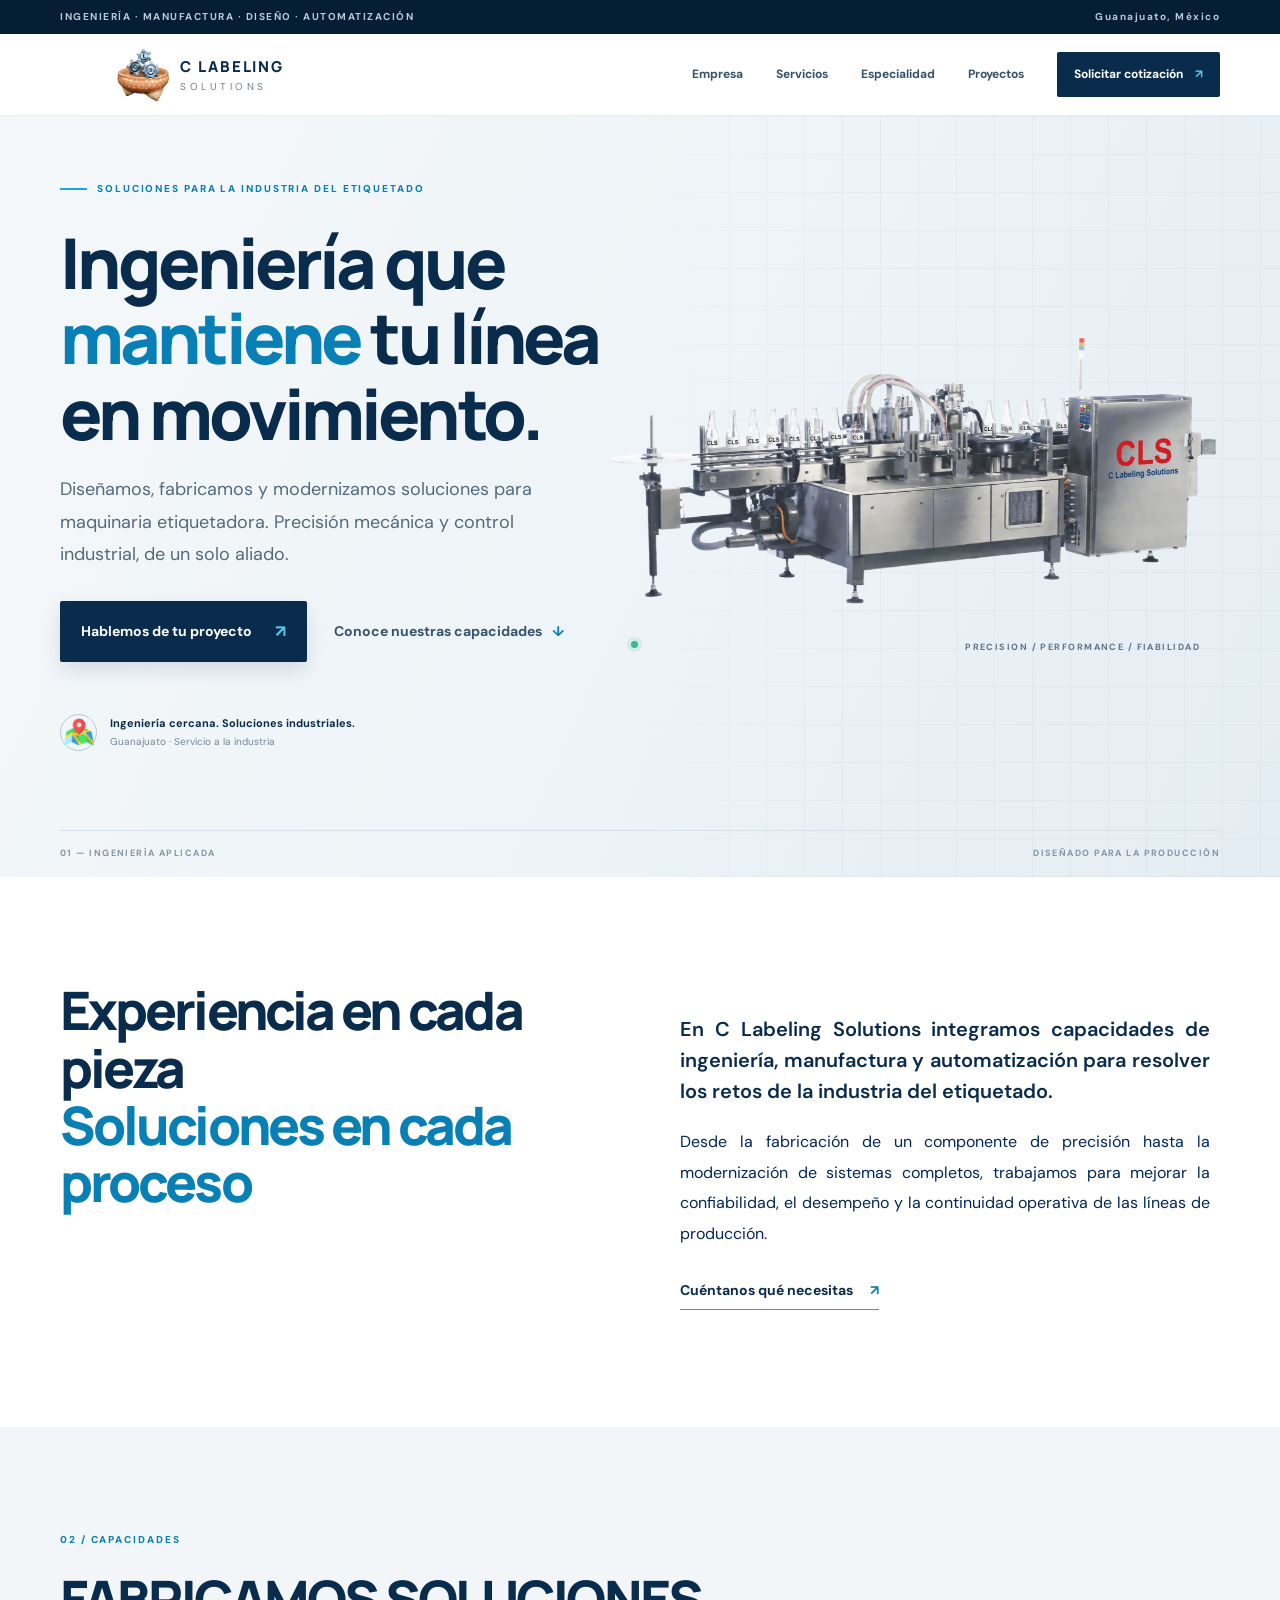
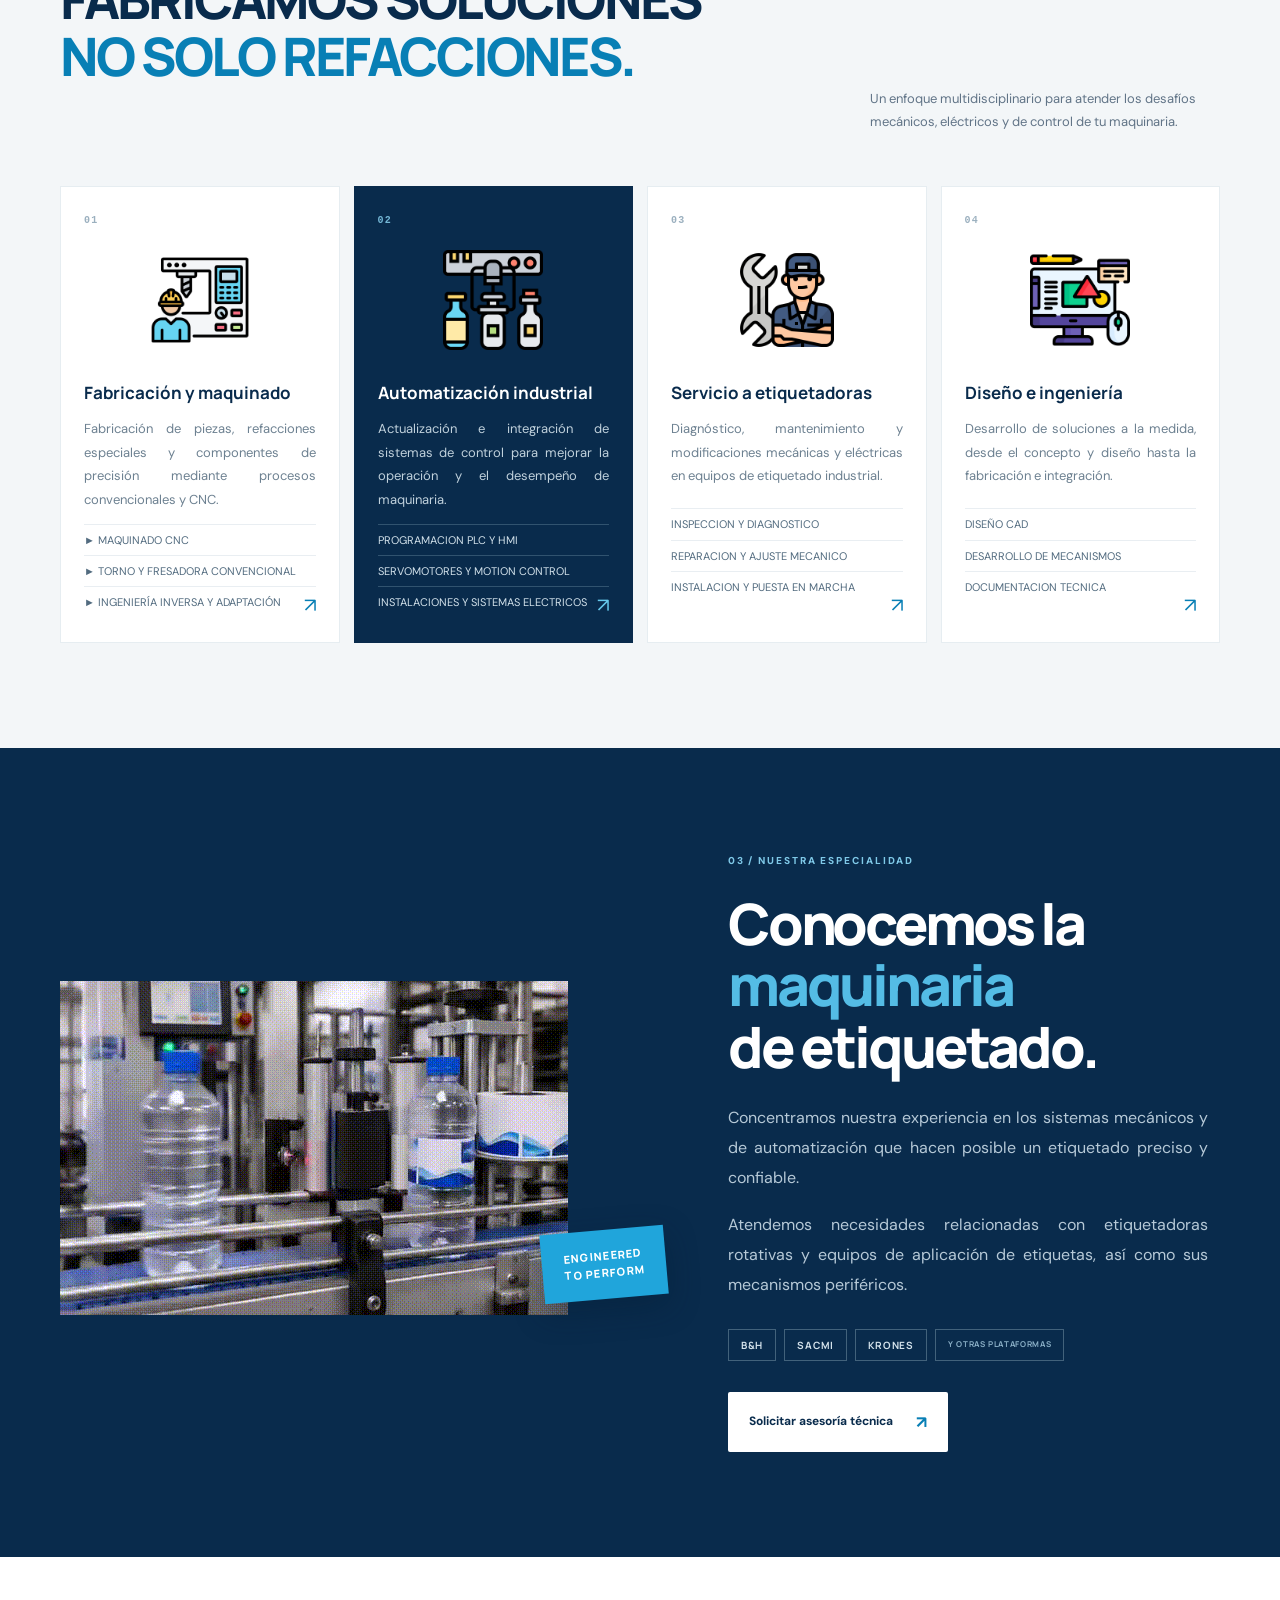
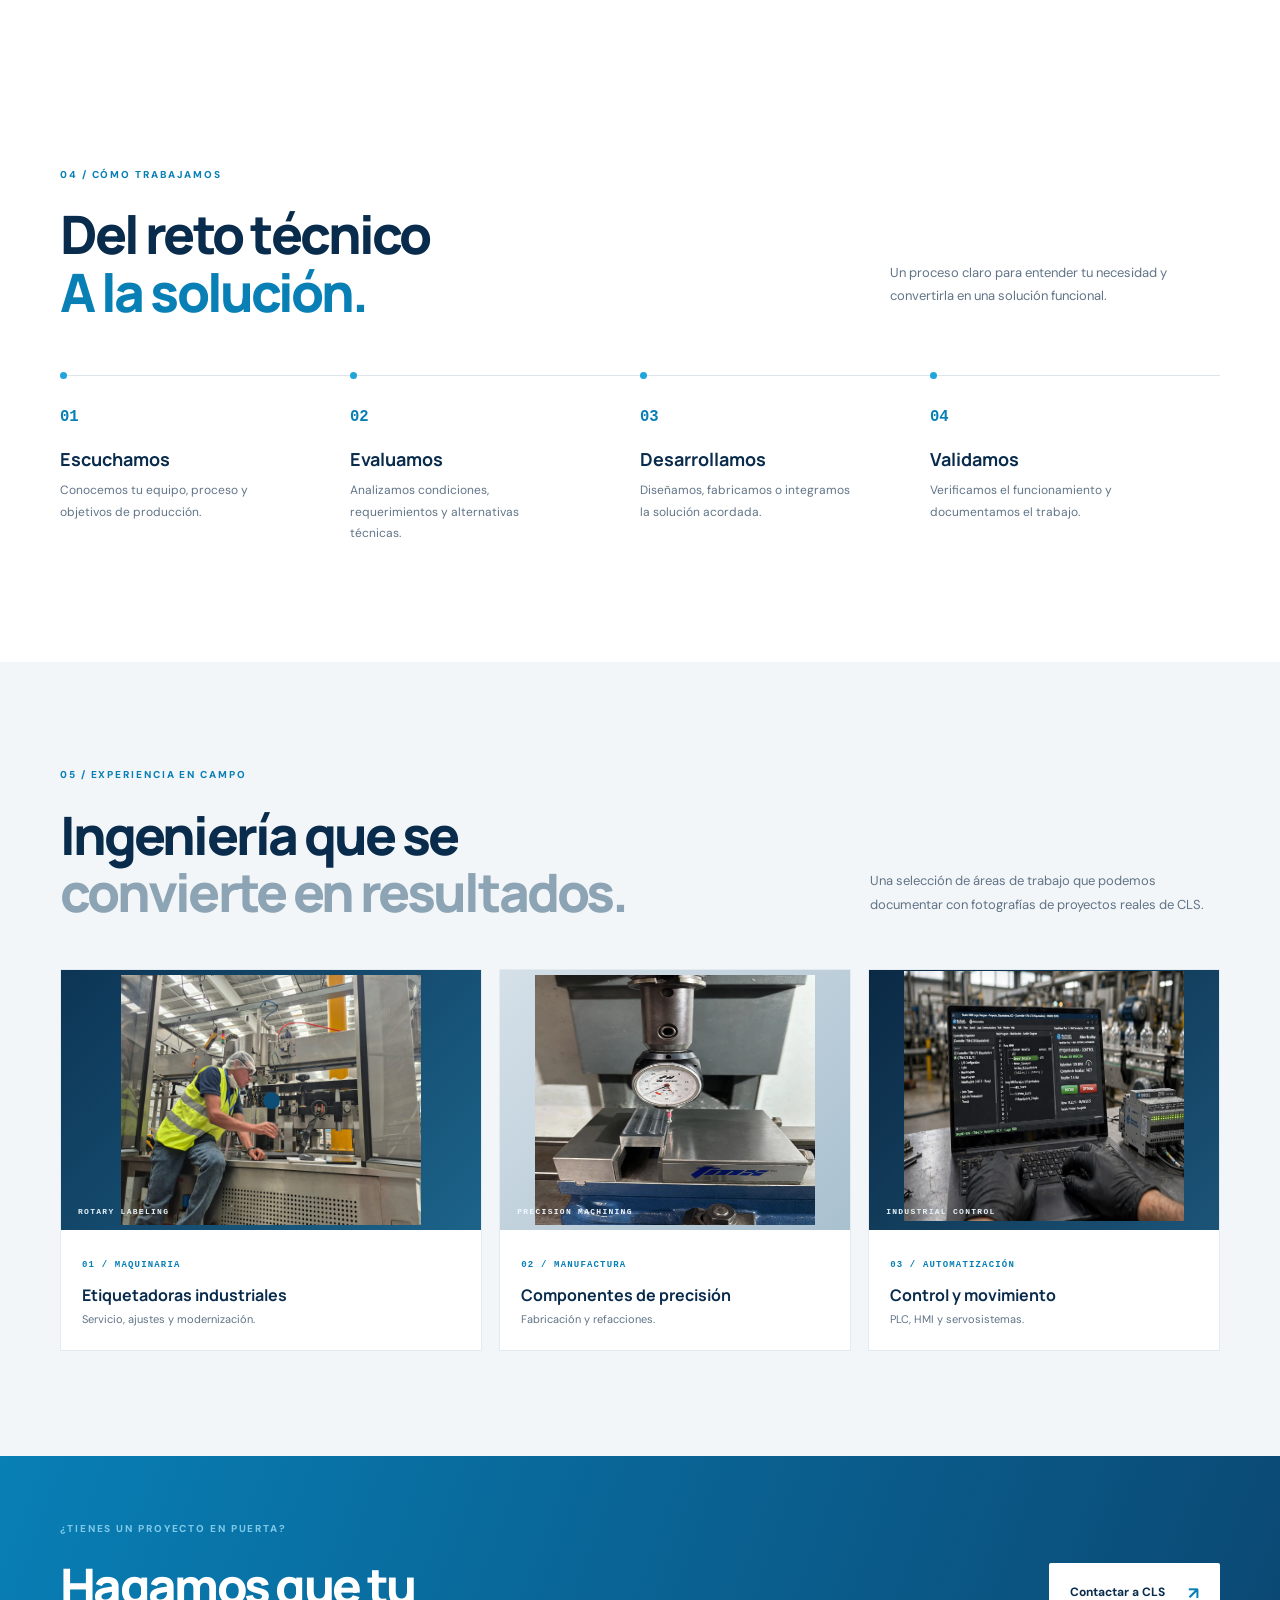
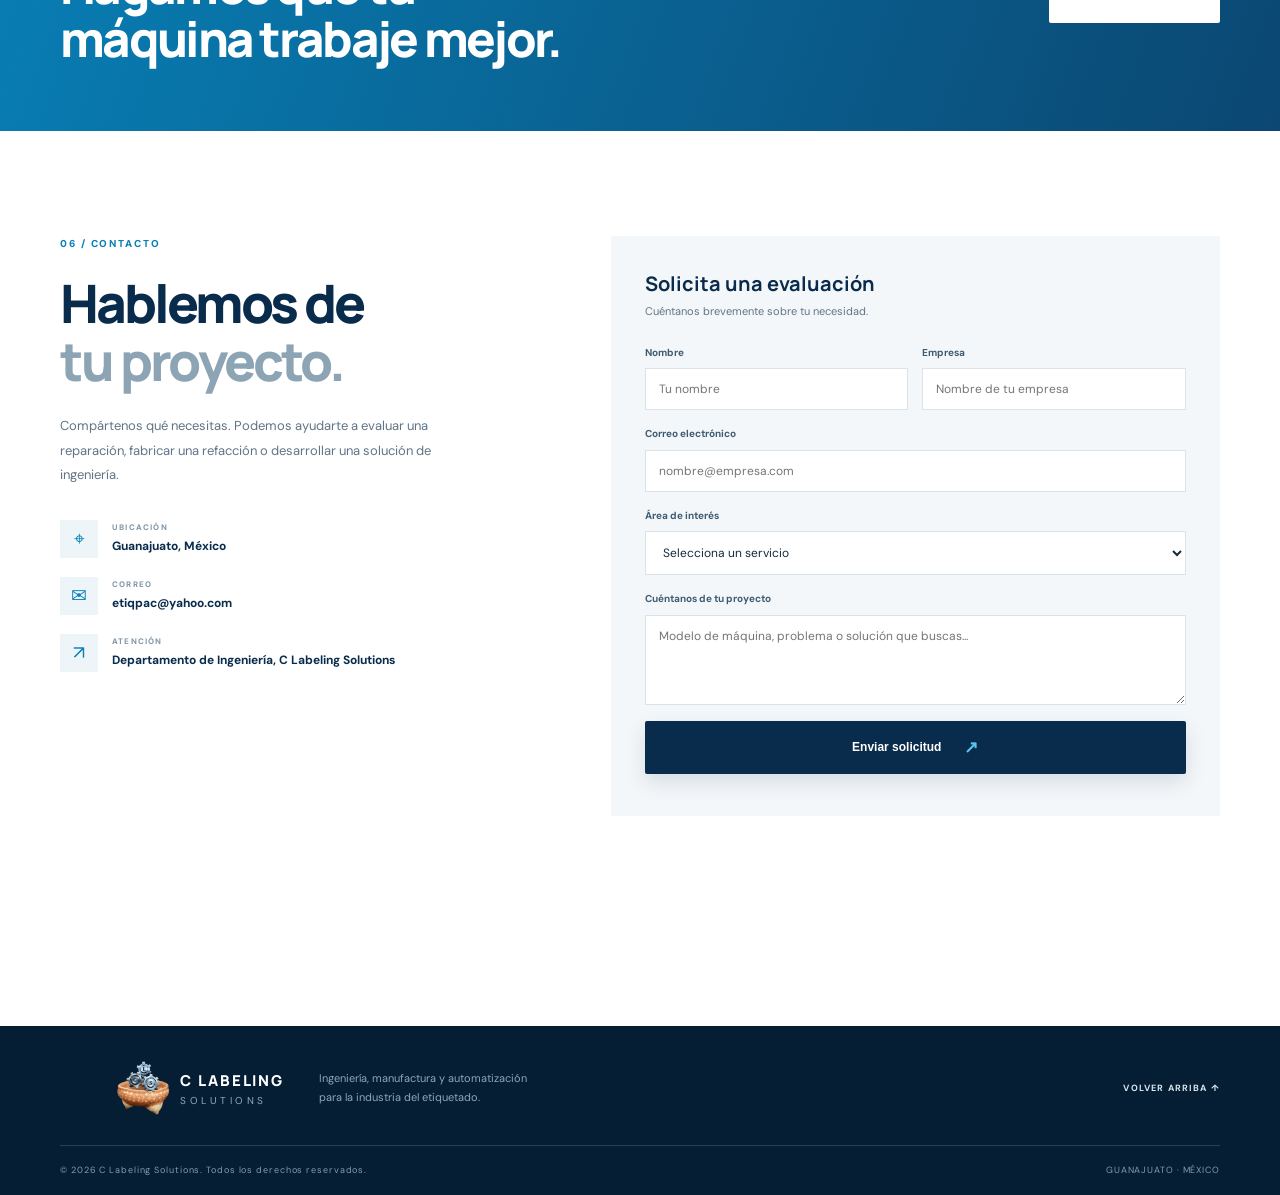
==== commit bae75bd6: "Add files via upload" ====
--- a/index.html
+++ b/index.html
@@ -105,8 +105,8 @@
         <div class="section-heading"><div><div class="section-kicker">05 / EXPERIENCIA EN CAMPO</div><h2>Ingeniería que se<br><span>convierte en resultados.</span></h2></div><p>Una selección de áreas de trabajo que podemos documentar con fotografías de proyectos reales de CLS.</p></div>
         <div class="project-grid">
           <div class="project-tile tile-large"><div class="tile-art art-machine"></span> <img src="imagenes/Pedro planta.png" width="300" height="250" alt="" aria-hidden="true" > <span class="art-core"></span><span class="art-caption">ROTARY LABELING</span></div><div class="tile-info"><span>01 / MAQUINARIA</span><h3>Etiquetadoras industriales</h3><p>Servicio, ajustes y modernización.</p></div></div>
-          <div class="project-tile tile-large"><div class="tile-art art-cnc"> <img src="imagenes/Bronce Sacmi.png" width="280" height="250" alt="" aria-hidden="true"  > <span class="art-caption" style="color: aliceblue;">PRECISION MACHINING</span></div><div class="tile-info"><span>02 / MANUFACTURA</span><h3>Componentes de precisión</h3><p>Fabricación y refacciones.</p></div></div>
-          <div class="project-tile tile-large"><div class="tile-art art-control"><div class="control-screen"><i></i><i></i><i></i><b>PLC</b></div><span class="art-caption">INDUSTRIAL CONTROL</span></div><div class="tile-info"><span>03 / AUTOMATIZACIÓN</span><h3>Control y movimiento</h3><p>PLC, HMI y servosistemas.</p></div></div>
+          <div class="project-tile tile-large"><div class="tile-art art-cnc"> <img src="imagenes/Presicion.jpeg" width="280" height="250" alt="" aria-hidden="true"  > <span class="art-caption" style="color: aliceblue;">PRECISION MACHINING</span></div><div class="tile-info"><span>02 / MANUFACTURA</span><h3>Componentes de precisión</h3><p>Fabricación y refacciones.</p></div></div>
+          <div class="project-tile tile-large"><div class="tile-art art-control"><div><img src="imagenes/Programacion.jpeg" width="280" height="250" alt="" aria-hidden="true"></div><span class="art-caption">INDUSTRIAL CONTROL</span></div><div class="tile-info"><span>03 / AUTOMATIZACIÓN</span><h3>Control y movimiento</h3><p>PLC, HMI y servosistemas.</p></div></div>
         </div>
               </div>
     </section>
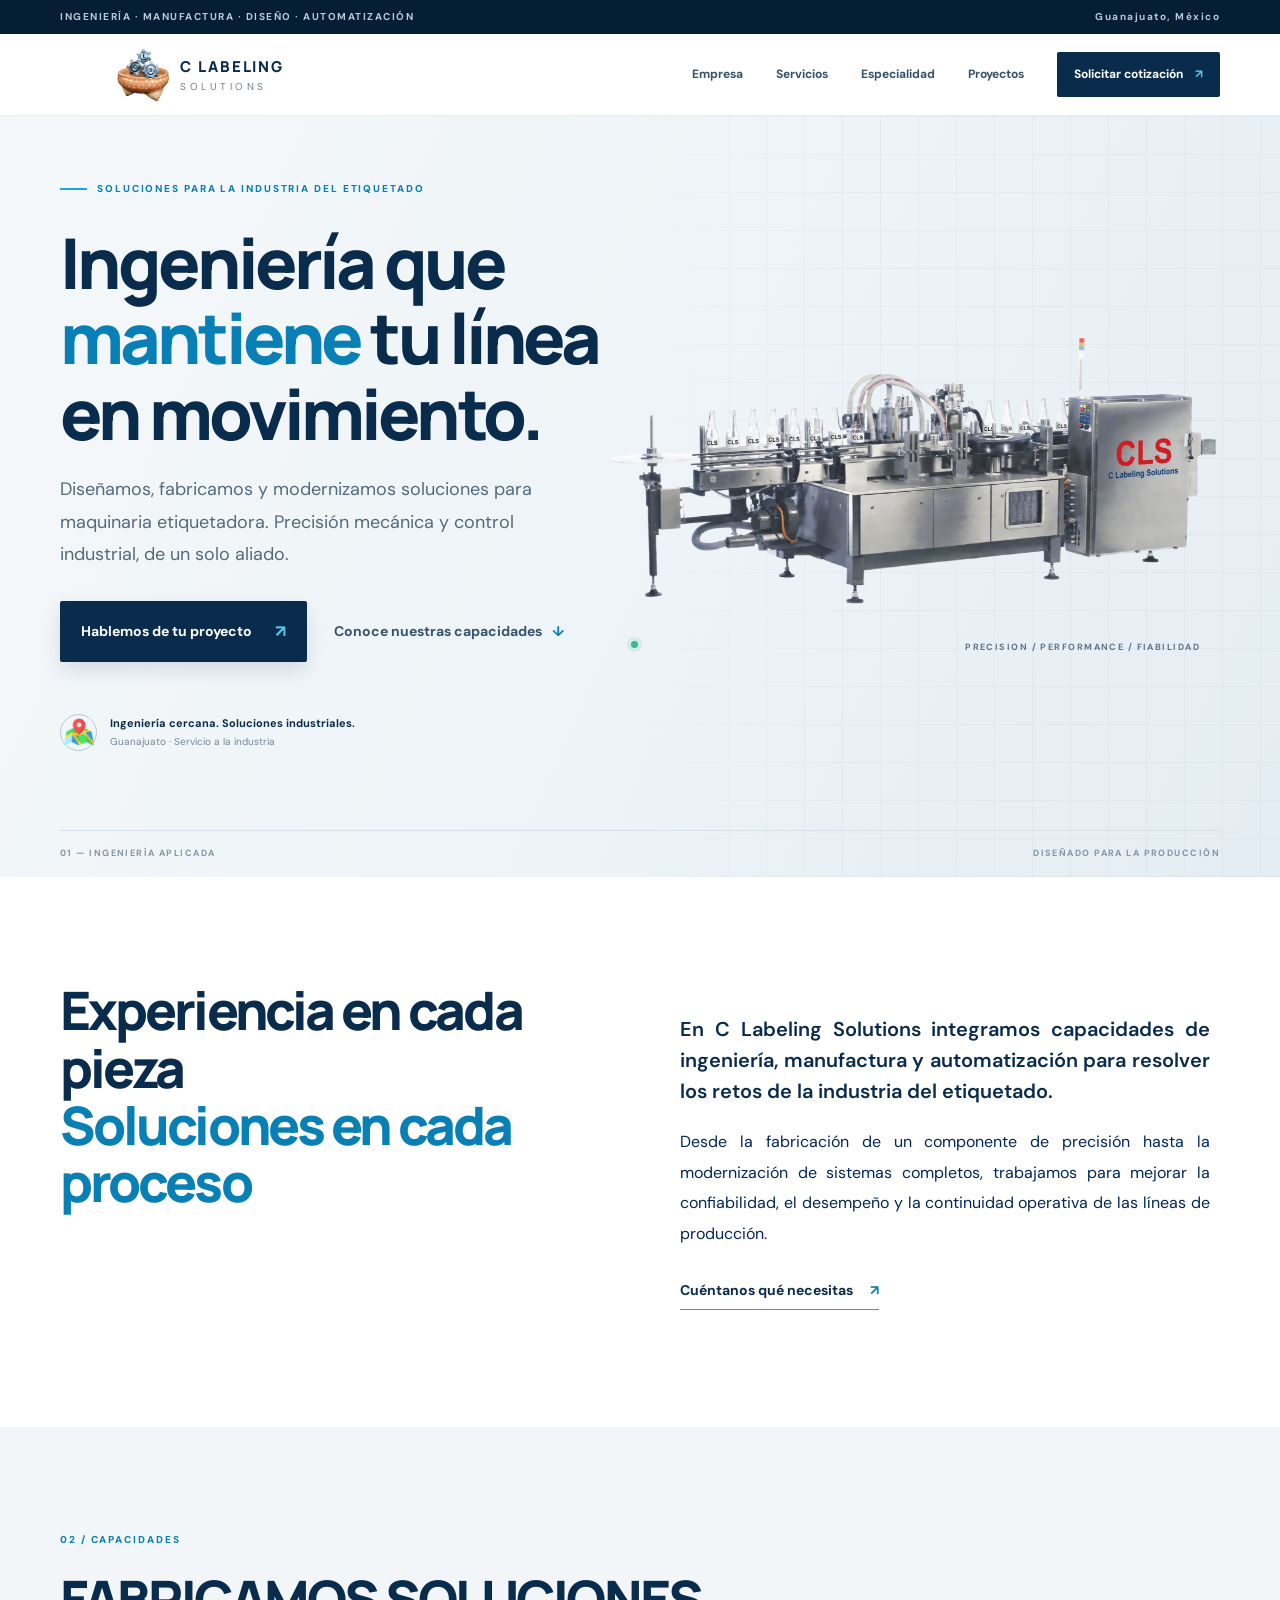
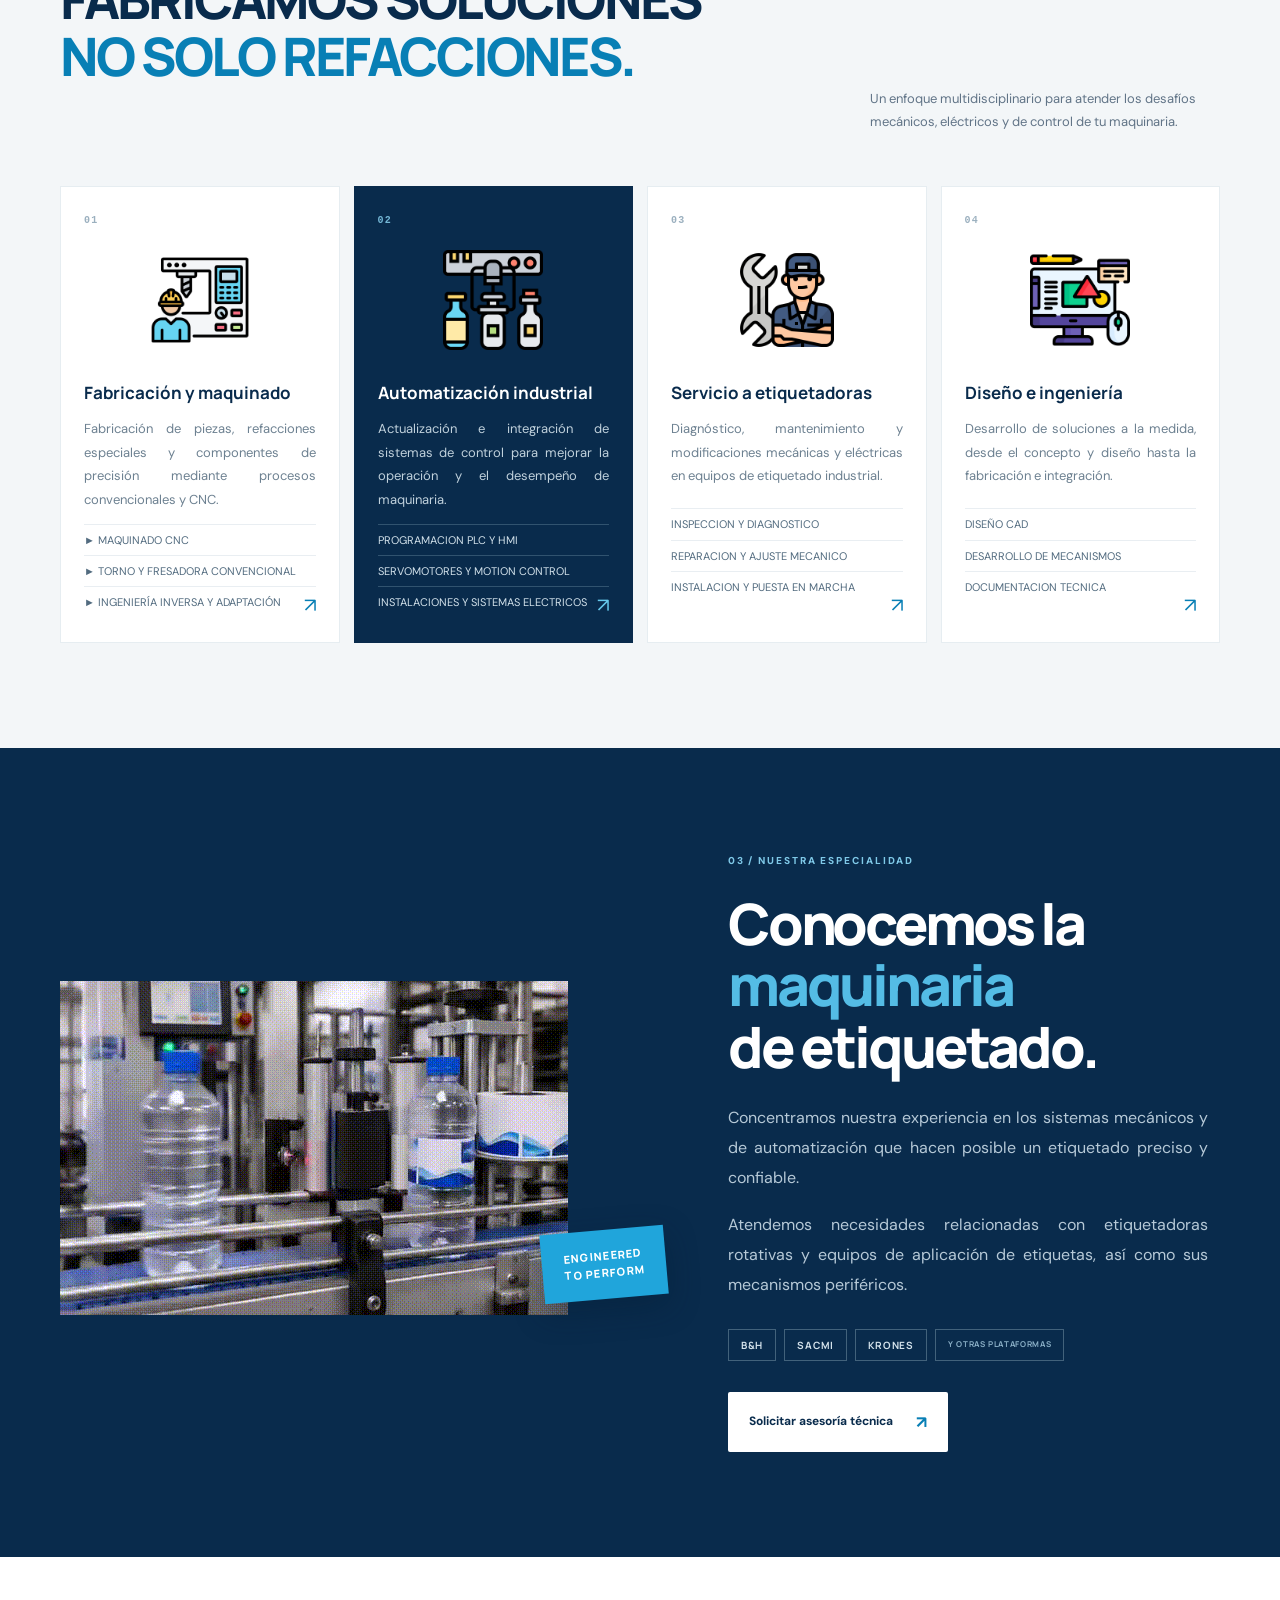
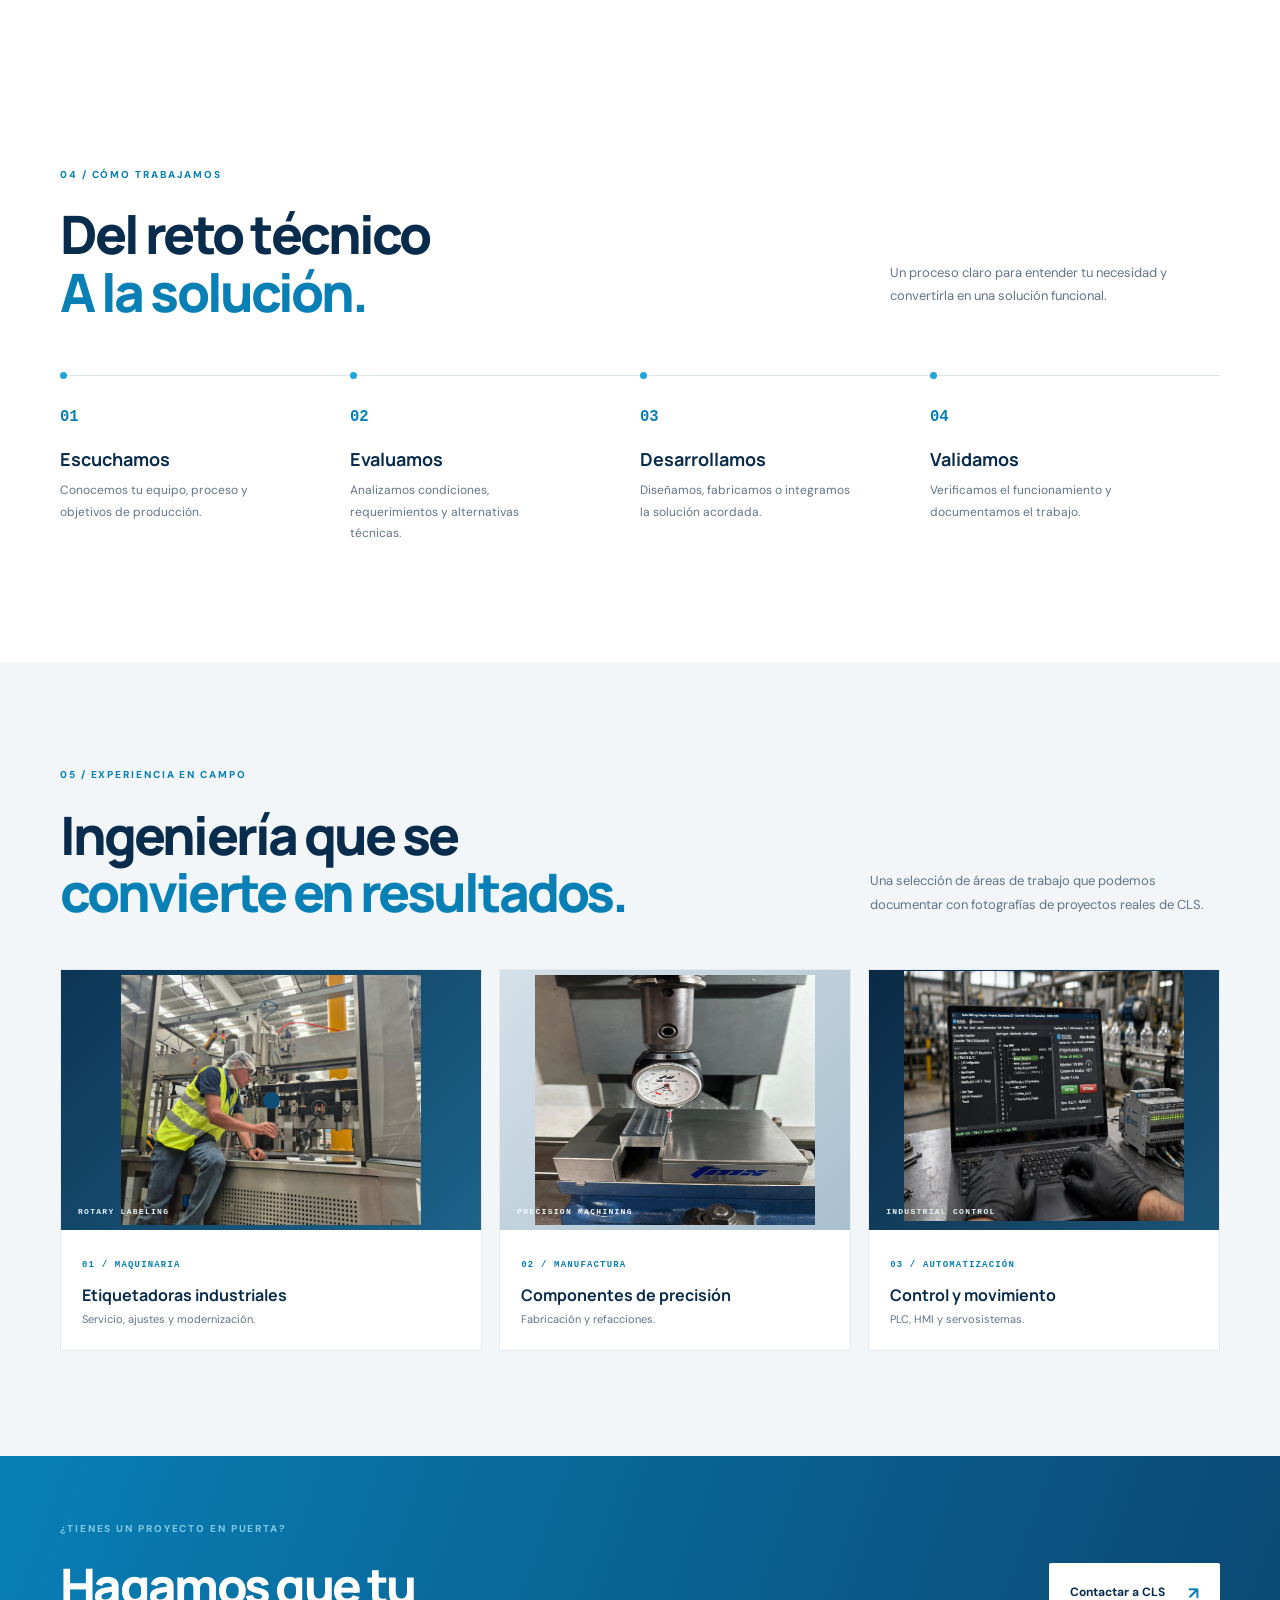
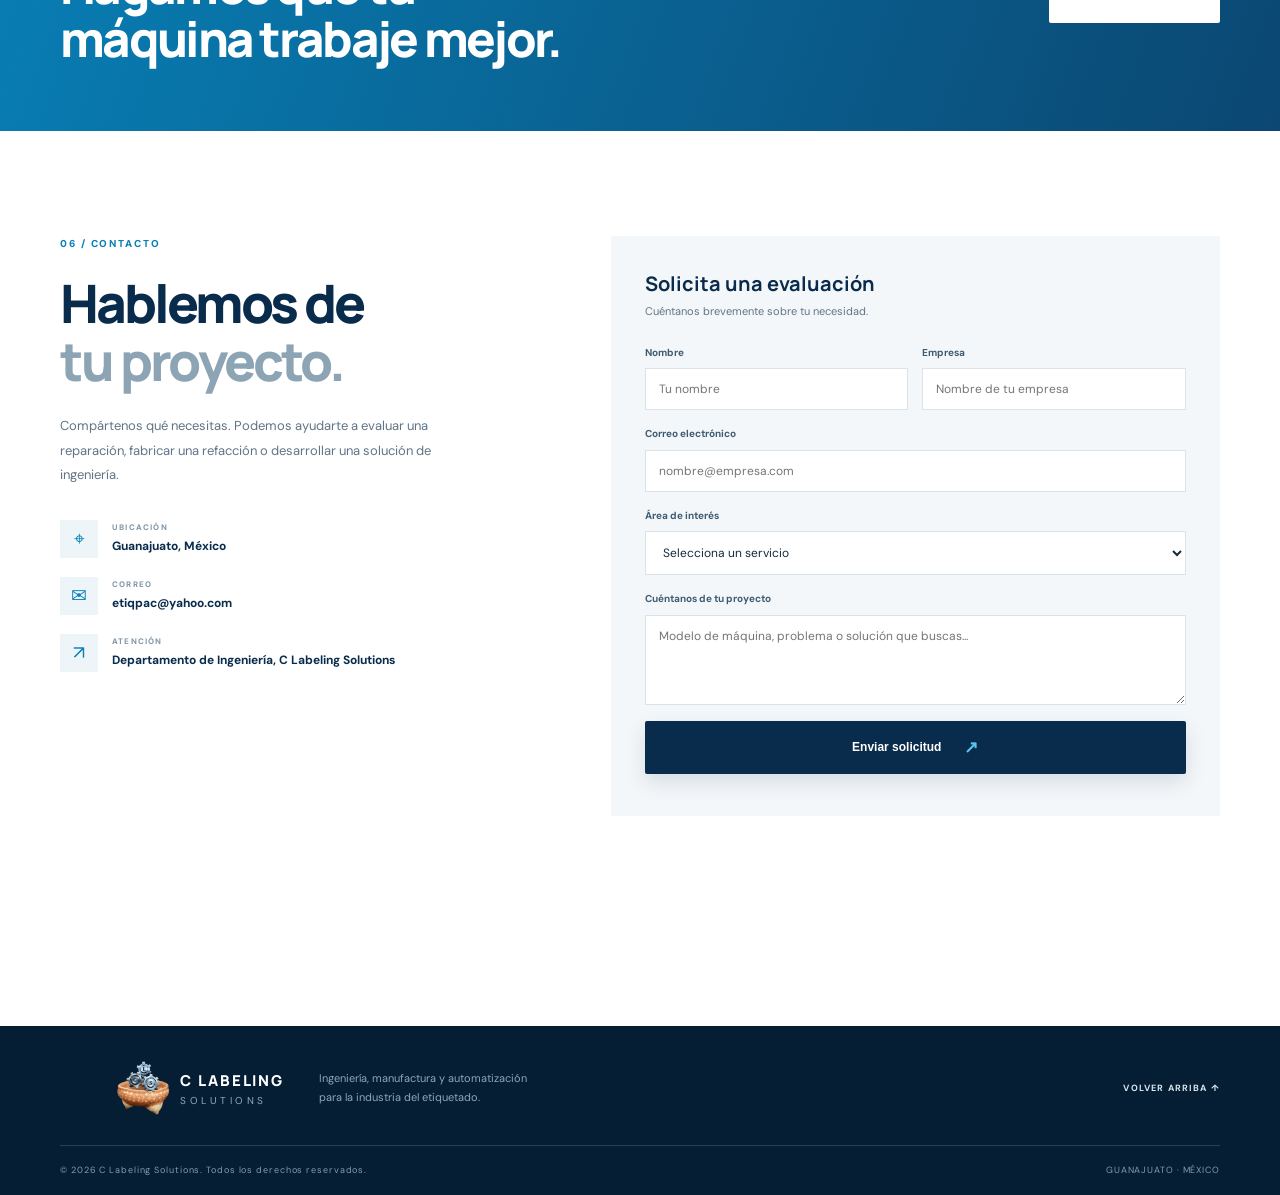
==== commit c0cb19a8: "Add files via upload" ====
--- a/index.html
+++ b/index.html
@@ -102,7 +102,7 @@
     <!--Seccion 5 Experiencia en campo-->
     <section class="projects section-pad" id="proyectos">
       <div class="container">
-        <div class="section-heading"><div><div class="section-kicker">05 / EXPERIENCIA EN CAMPO</div><h2>Ingeniería que se<br><span>convierte en resultados.</span></h2></div><p>Una selección de áreas de trabajo que podemos documentar con fotografías de proyectos reales de CLS.</p></div>
+        <div class="section-heading"><div><div class="section-kicker">05 / EXPERIENCIA EN CAMPO</div><h2>Ingeniería que se<br><span style="color: #087fb5">convierte en resultados.</span></h2></div><p>Una selección de áreas de trabajo que podemos documentar con fotografías de proyectos reales de CLS.</p></div>
         <div class="project-grid">
           <div class="project-tile tile-large"><div class="tile-art art-machine"></span> <img src="imagenes/Pedro planta.png" width="300" height="250" alt="" aria-hidden="true" > <span class="art-core"></span><span class="art-caption">ROTARY LABELING</span></div><div class="tile-info"><span>01 / MAQUINARIA</span><h3>Etiquetadoras industriales</h3><p>Servicio, ajustes y modernización.</p></div></div>
           <div class="project-tile tile-large"><div class="tile-art art-cnc"> <img src="imagenes/Presicion.jpeg" width="280" height="250" alt="" aria-hidden="true"  > <span class="art-caption" style="color: aliceblue;">PRECISION MACHINING</span></div><div class="tile-info"><span>02 / MANUFACTURA</span><h3>Componentes de precisión</h3><p>Fabricación y refacciones.</p></div></div>
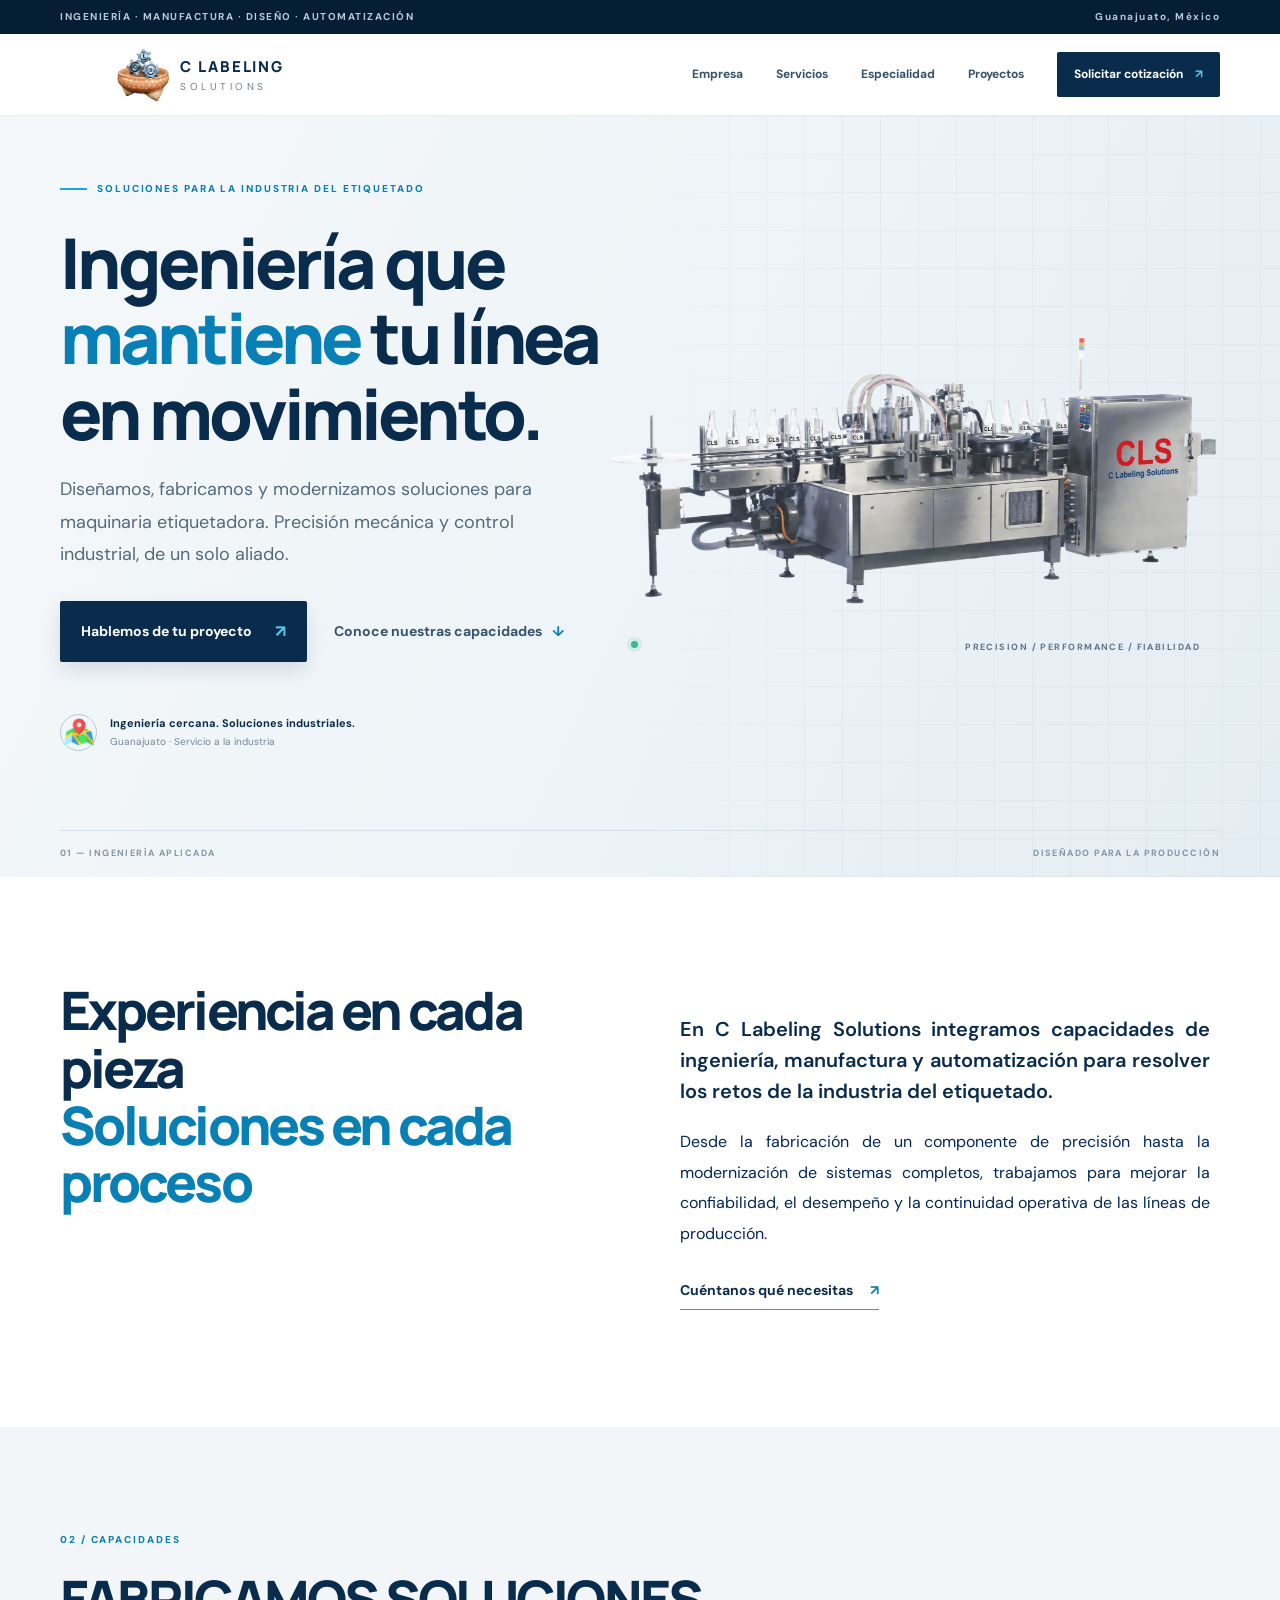
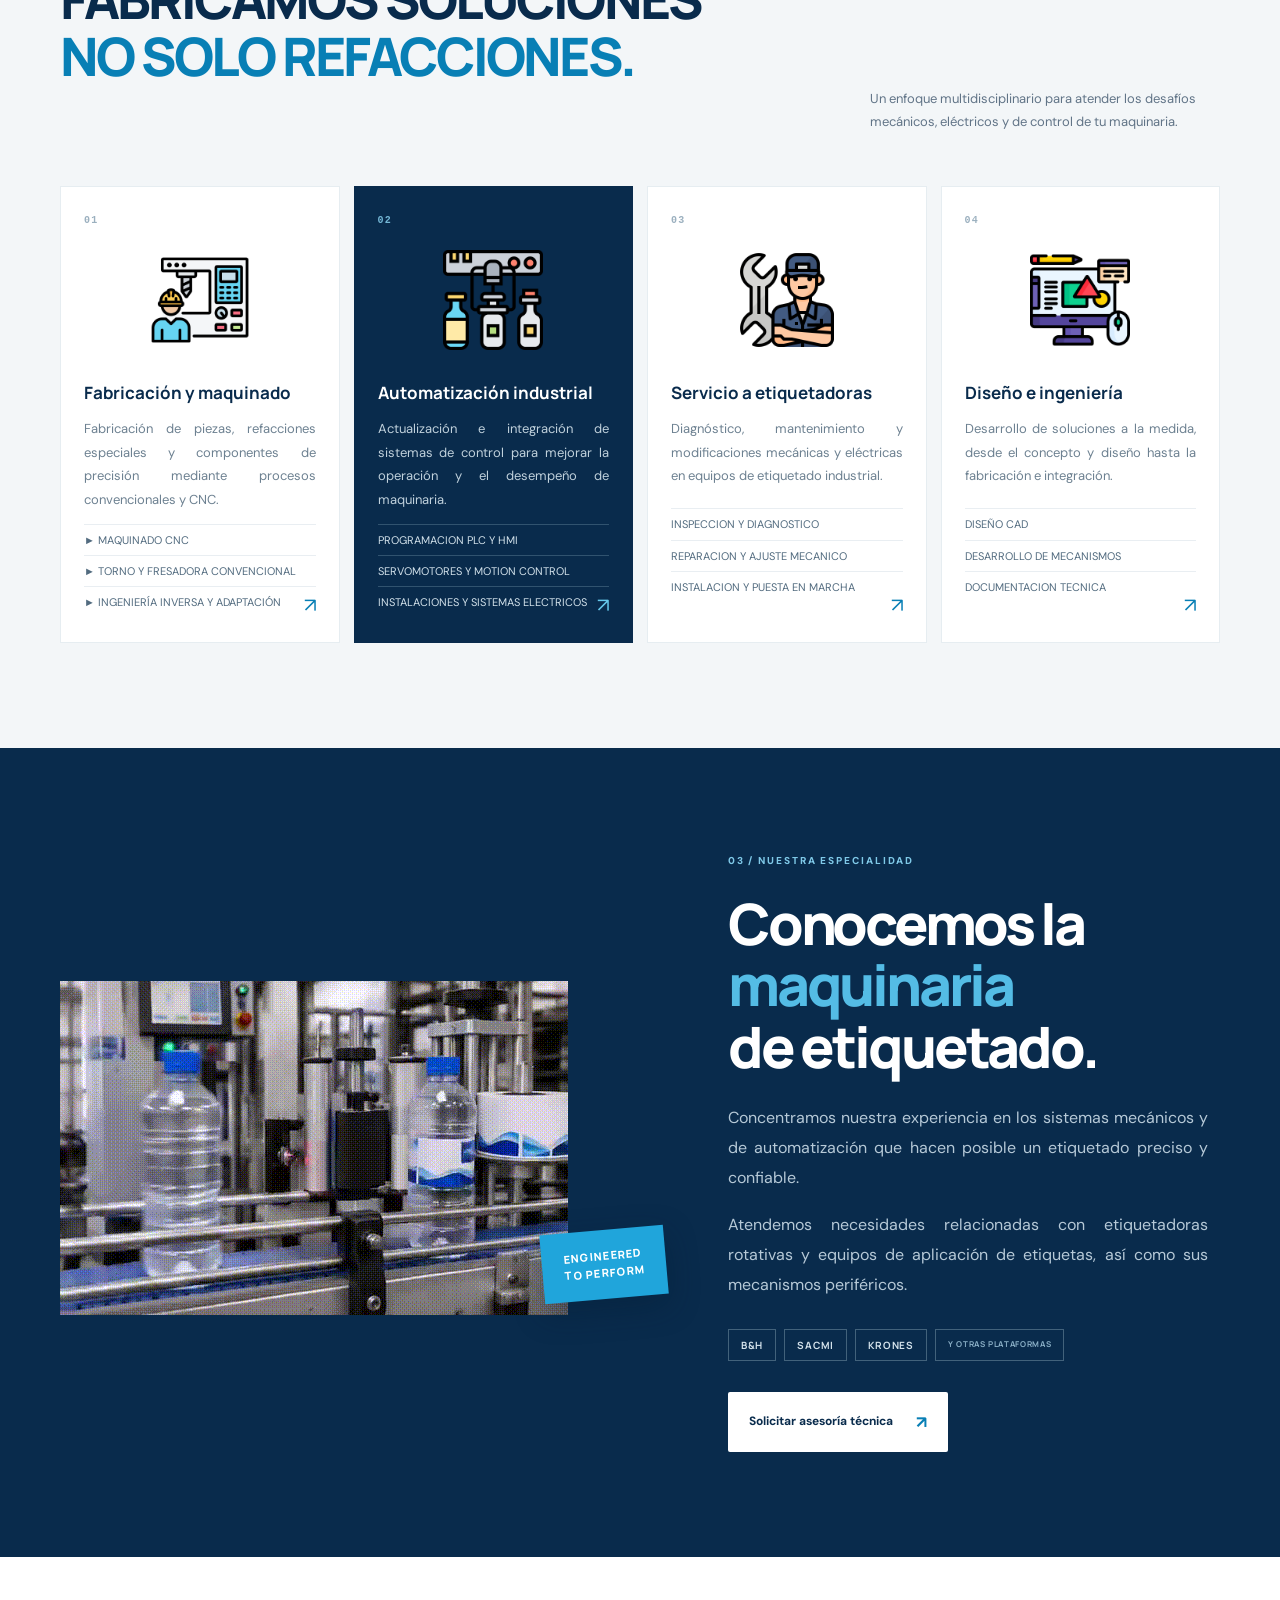
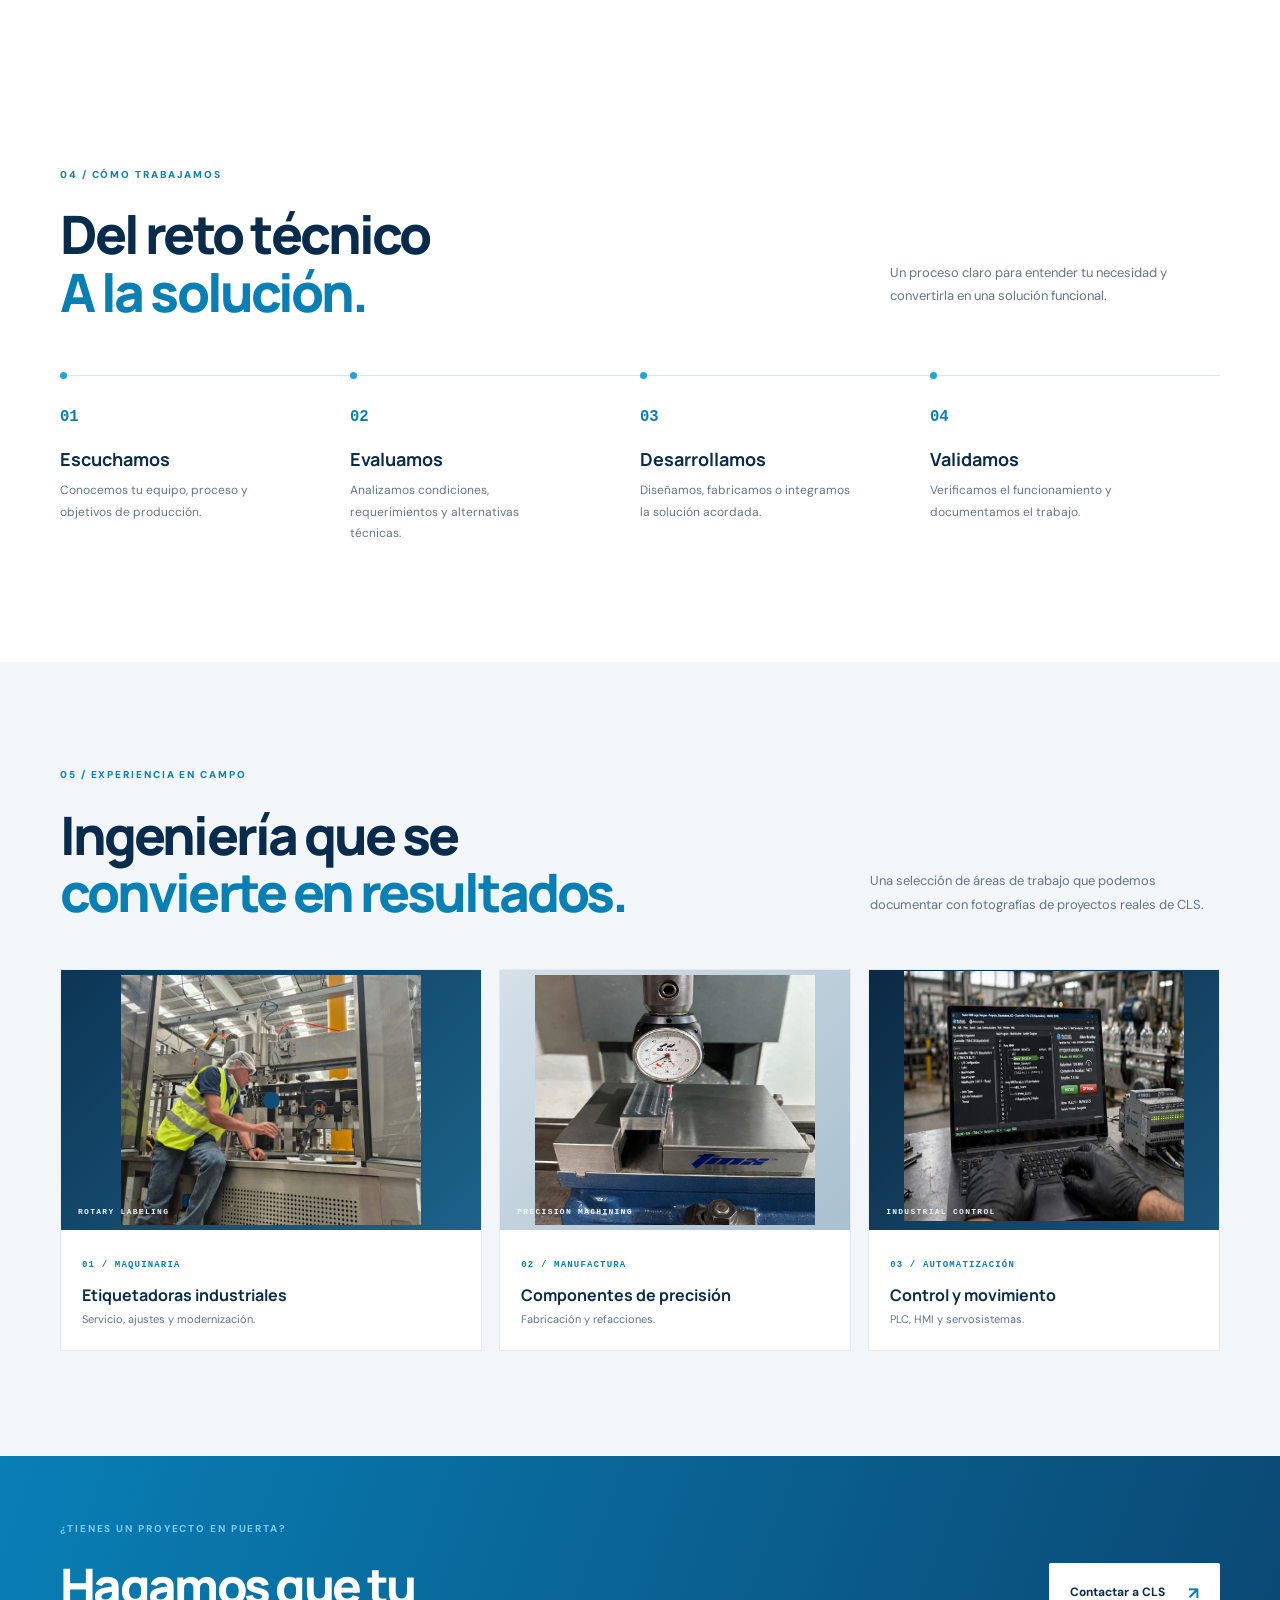
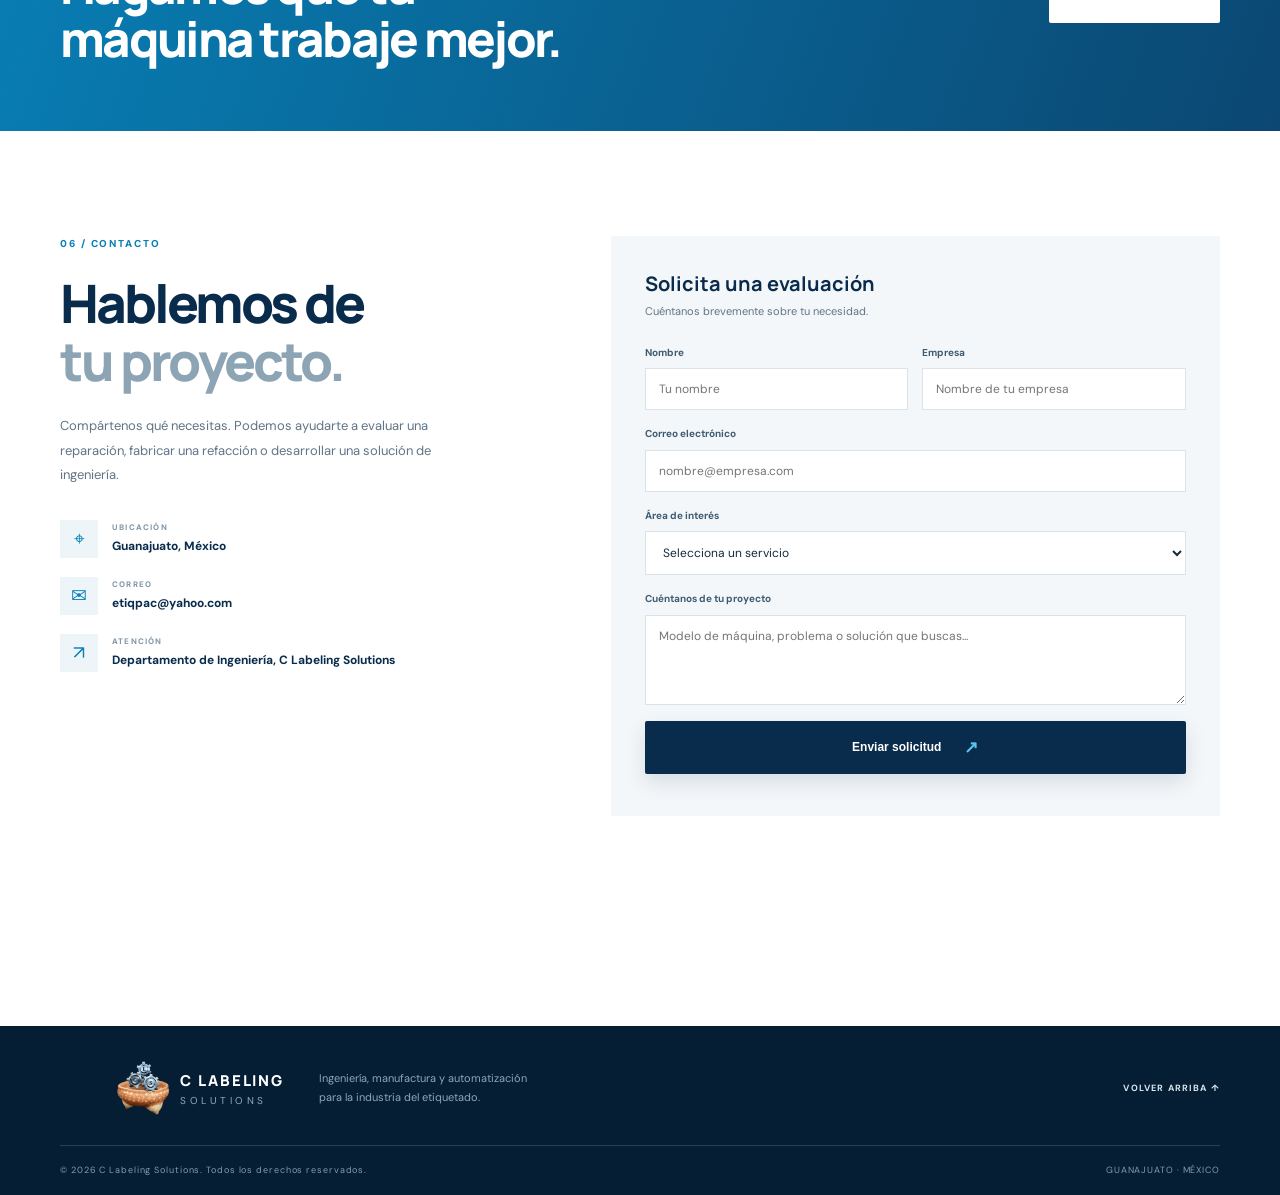
==== commit 4a188a6e: "Add files via upload" ====
--- a/index.html
+++ b/index.html
@@ -64,10 +64,10 @@
         <div class="section-heading"><div><div class="section-kicker">02 / CAPACIDADES</div><h2>FABRICAMOS SOLUCIONES<br><span><p style="color: #087fb5">NO SOLO REFACCIONES.</p></span></h2></div><p>Un enfoque multidisciplinario para atender los desafíos mecánicos, eléctricos y de control de tu maquinaria.</p></div>
         <div class="service-grid">
           <article class="service-card"><div class="service-number">01</div><div class="service-icon"><div style="text-align: center;"><img src="imagenes/operador.png" whidth="100" height="100" alt="" aria-hidden="true"></div>
-          </div><h3>Fabricación y maquinado</h3><p style="font-size: 13px; text-align: justify;">Fabricación de piezas, refacciones especiales y componentes de precisión mediante procesos convencionales y CNC.</p><ul><li style="font-size: 11px;">►  MAQUINADO CNC</li><li style="font-size: 11px;">►  TORNO Y FRESADORA CONVENCIONAL</li><li style="font-size: 11px;">►  INGENIERÍA INVERSA Y ADAPTACIÓN</li></ul><a href="#contacto" aria-label="Consultar fabricación y maquinado">↗</a></article>
-          <article class="service-card featured"><div class="service-number">02</div><div class="service-icon"><div style="text-align: center;"><img src="imagenes/montaje.png" width="100" height="100" alt="" aria-hidden="true"></div></div><h3>Automatización industrial</h3><p style="font-size: 13px; text-align: justify; ">Actualización e integración de sistemas de control para mejorar la operación y el desempeño de maquinaria.</p><ul><li style="font-size: 11px;" >PROGRAMACION PLC Y HMI</li><li style="font-size: 11px;" >SERVOMOTORES Y MOTION CONTROL</li><li style="font-size: 11px;" >INSTALACIONES Y SISTEMAS ELECTRICOS</li></ul><a href="#contacto" aria-label="Consultar automatización industrial">↗</a></article>
-          <article class="service-card"><div class="service-number">03</div><div class="service-icon"><div style="text-align: center;"><img src="imagenes/mecanico.png " width="100" height="100" alt="" aria-hidden="true"></div></div><h3>Servicio a etiquetadoras</h3><p style="font-size: 13px; text-align: justify; ">Diagnóstico, mantenimiento y modificaciones mecánicas y eléctricas en equipos de etiquetado industrial.</p><ul><li style="font-size: 11px;">INSPECCION Y DIAGNOSTICO</li><li  style="font-size: 11px;">REPARACION Y AJUSTE MECANICO</li><li style="font-size: 11px;" >INSTALACION Y PUESTA EN MARCHA</li></ul><a href="#contacto" aria-label="Consultar servicio técnico">↗</a></article>
-          <article class="service-card"><div class="service-number">04</div><div class="service-icon"><div style="text-align: center;"><img src="imagenes/diseno-grafico.png" width="100" height="100" alt="" aria-hidden="true"></div></div><h3>Diseño e ingeniería</h3><p style="font-size: 13px; text-align: justify; ">Desarrollo de soluciones a la medida, desde el concepto y diseño hasta la fabricación e integración.</p><ul><li style="font-size: 11px;">DISEÑO CAD</li><li style="font-size: 11px;">DESARROLLO DE MECANISMOS</li><li style="font-size: 11px;">DOCUMENTACION TECNICA</li></ul><a href="#contacto" aria-label="Consultar diseño e ingeniería">↗</a></article>
+          </div><h3>Fabricación y maquinado</h3><p style="font-size: 13px; text-align: justify;">Fabricación de piezas, refacciones especiales y componentes de precisión mediante procesos convencionales y CNC.</p><ul><li style="font-size: 11px;">►  MAQUINADO CNC</li><li style="font-size: 11px;">►  TORNO Y FRESADORA CONVENCIONAL</li><li style="font-size: 11px;">►  INGENIERÍA INVERSA Y ADAPTACIÓN</li></ul><a href="especialidades.html" aria-label="Consultar fabricación y maquinado">↗</a></article>
+          <article class="service-card featured"><div class="service-number">02</div><div class="service-icon"><div style="text-align: center;"><img src="imagenes/montaje.png" width="100" height="100" alt="" aria-hidden="true"></div></div><h3>Automatización industrial</h3><p style="font-size: 13px; text-align: justify; ">Actualización e integración de sistemas de control para mejorar la operación y el desempeño de maquinaria.</p><ul><li style="font-size: 11px;" >PROGRAMACION PLC Y HMI</li><li style="font-size: 11px;" >SERVOMOTORES Y MOTION CONTROL</li><li style="font-size: 11px;" >INSTALACIONES Y SISTEMAS ELECTRICOS</li></ul><a href="especialidades.html" aria-label="Consultar automatización industrial">↗</a></article>
+          <article class="service-card"><div class="service-number">03</div><div class="service-icon"><div style="text-align: center;"><img src="imagenes/mecanico.png " width="100" height="100" alt="" aria-hidden="true"></div></div><h3>Servicio a etiquetadoras</h3><p style="font-size: 13px; text-align: justify; ">Diagnóstico, mantenimiento y modificaciones mecánicas y eléctricas en equipos de etiquetado industrial.</p><ul><li style="font-size: 11px;">INSPECCION Y DIAGNOSTICO</li><li  style="font-size: 11px;">REPARACION Y AJUSTE MECANICO</li><li style="font-size: 11px;" >INSTALACION Y PUESTA EN MARCHA</li></ul><a href="servicios.html" aria-label="Consultar servicio técnico">↗</a></article>
+          <article class="service-card"><div class="service-number">04</div><div class="service-icon"><div style="text-align: center;"><img src="imagenes/diseno-grafico.png" width="100" height="100" alt="" aria-hidden="true"></div></div><h3>Diseño e ingeniería</h3><p style="font-size: 13px; text-align: justify; ">Desarrollo de soluciones a la medida, desde el concepto y diseño hasta la fabricación e integración.</p><ul><li style="font-size: 11px;">DISEÑO CAD</li><li style="font-size: 11px;">DESARROLLO DE MECANISMOS</li><li style="font-size: 11px;">DOCUMENTACION TECNICA</li></ul><a href="especialidades.html"aria-label="Consultar diseño e ingeniería">↗</a></article>
         </div>
       </div>
     </section>
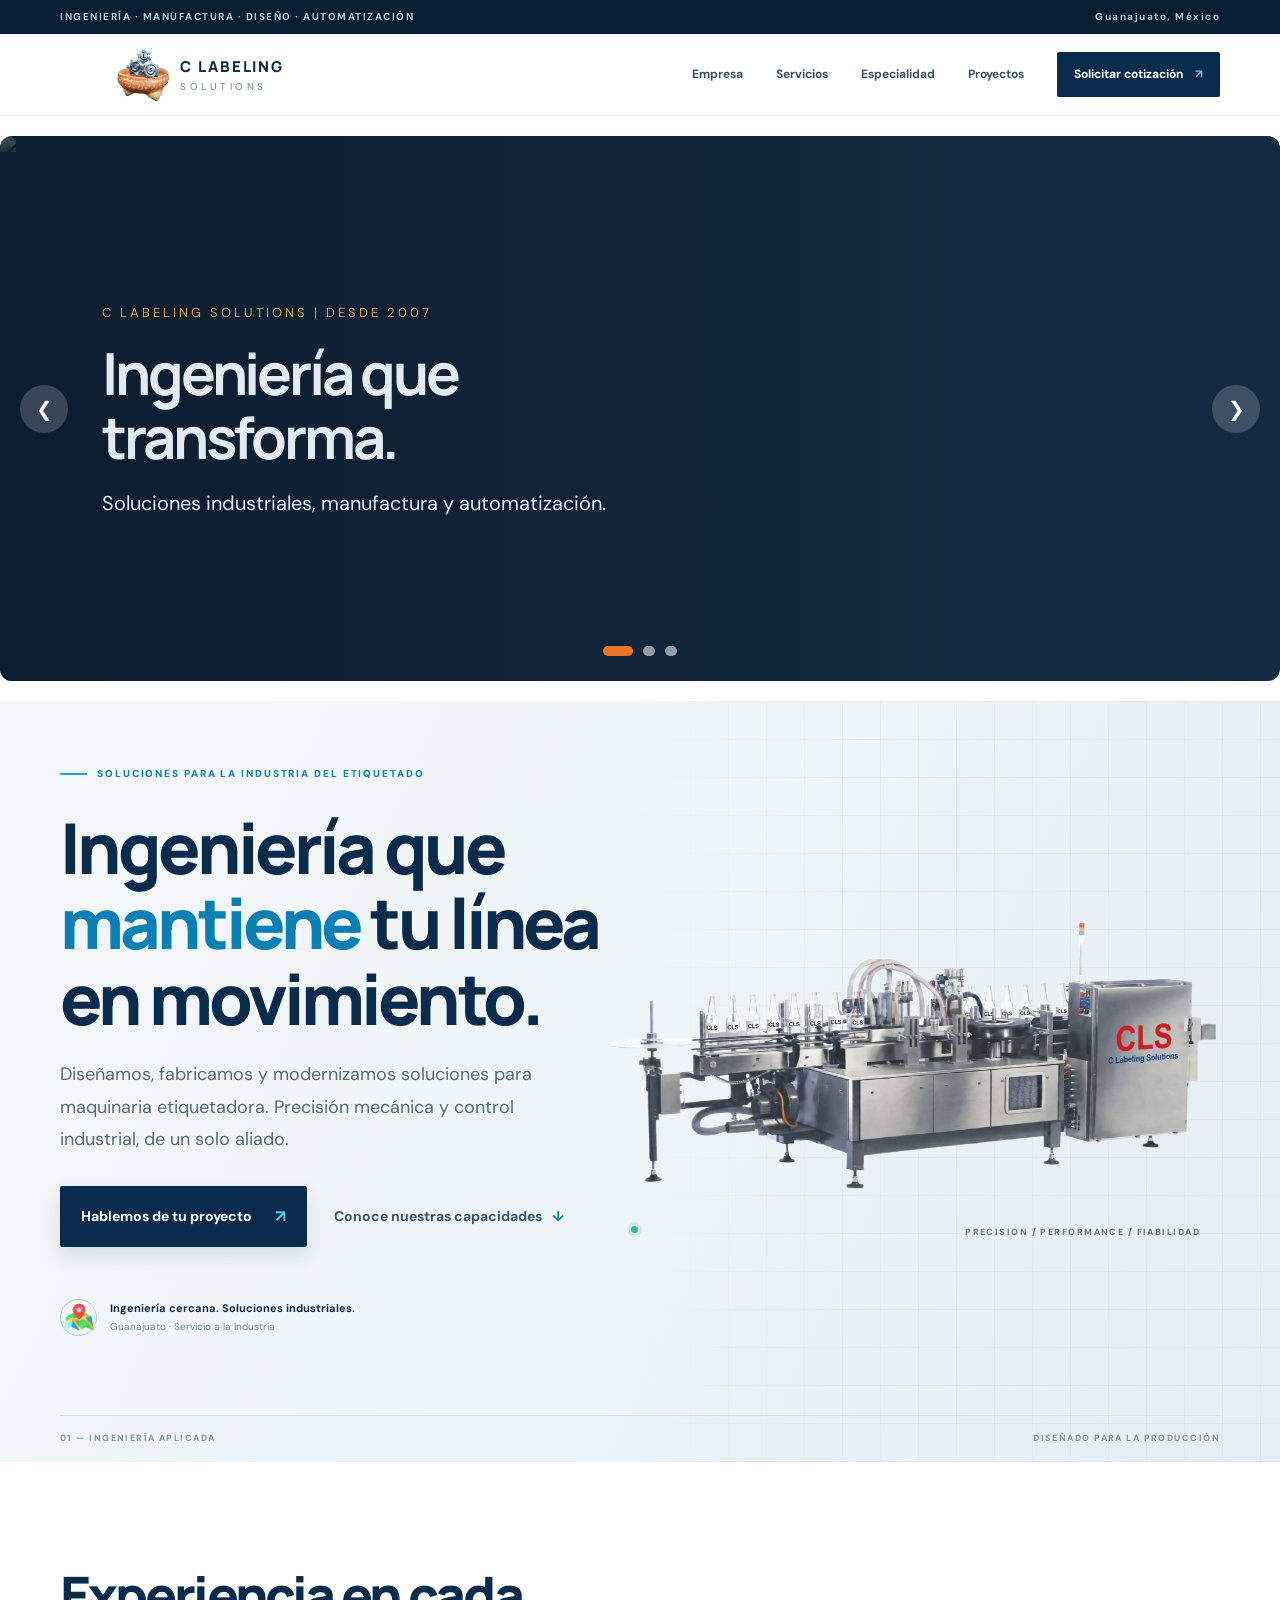
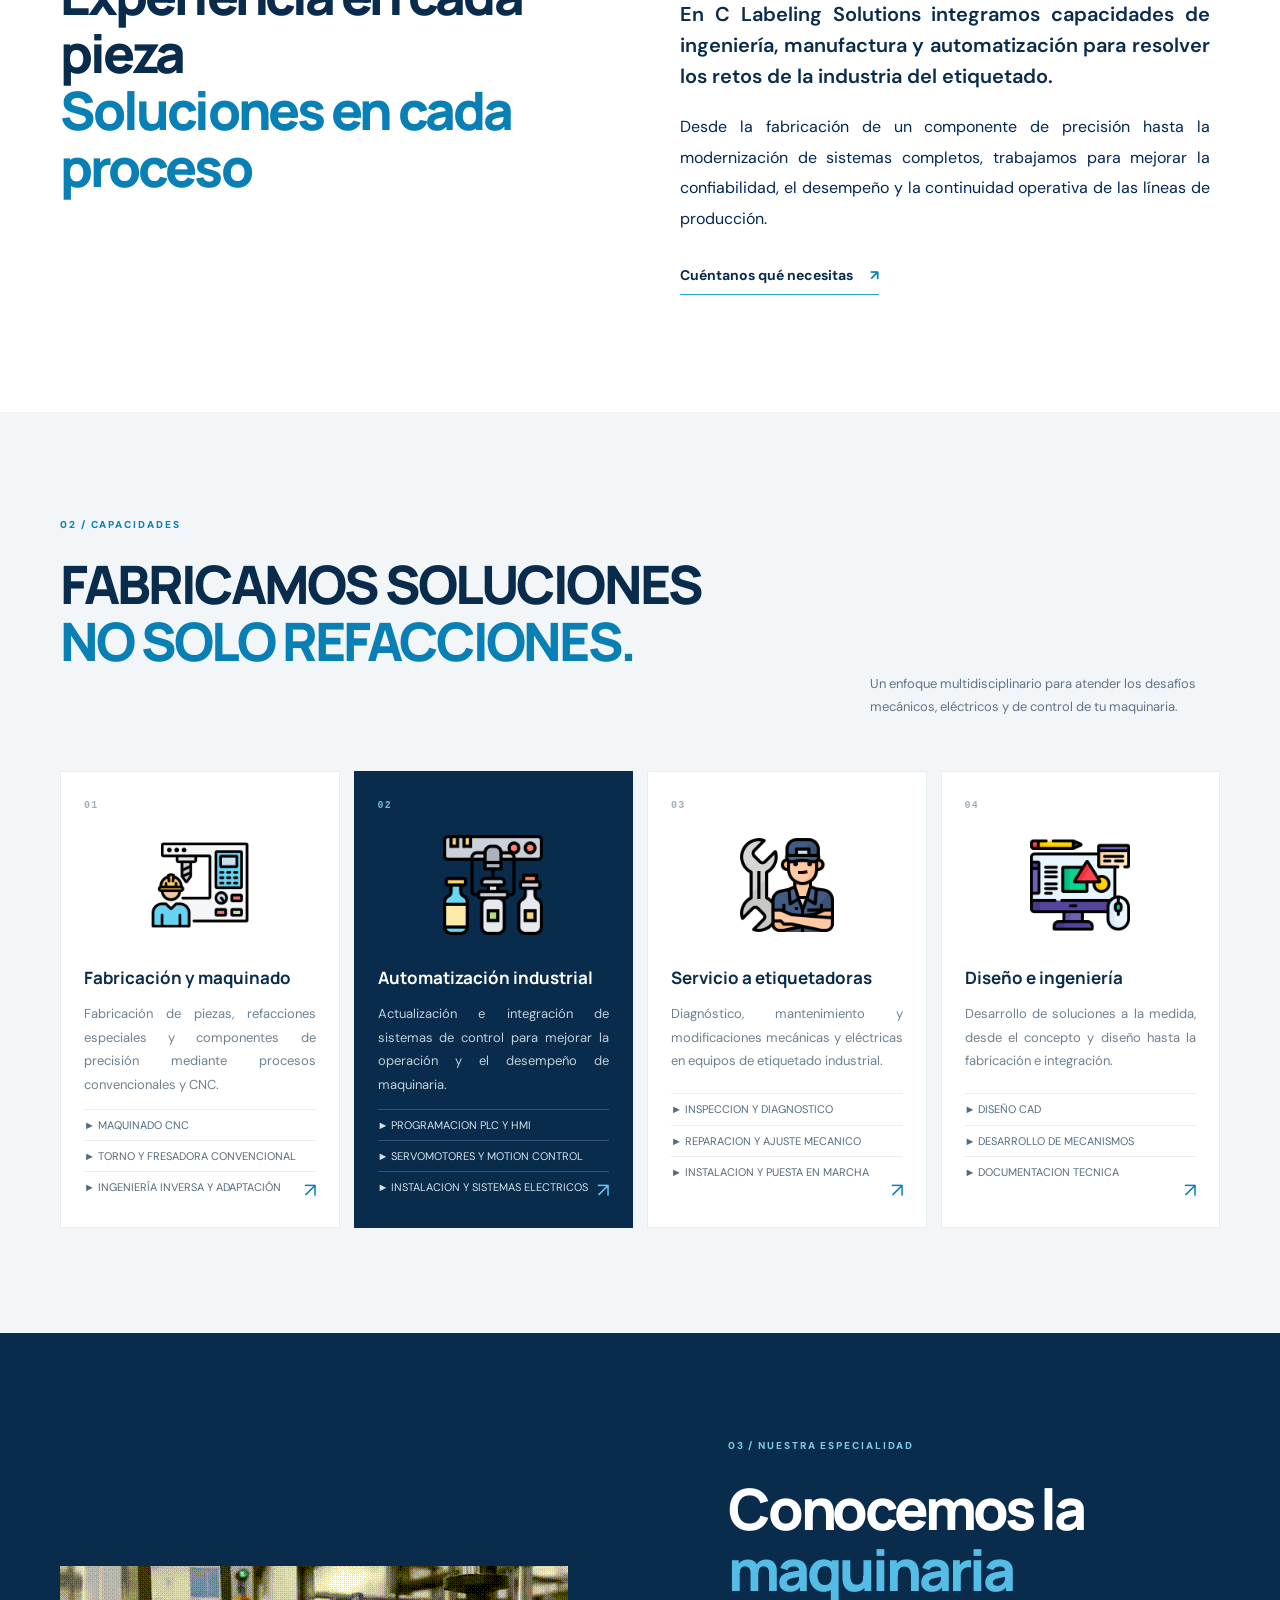
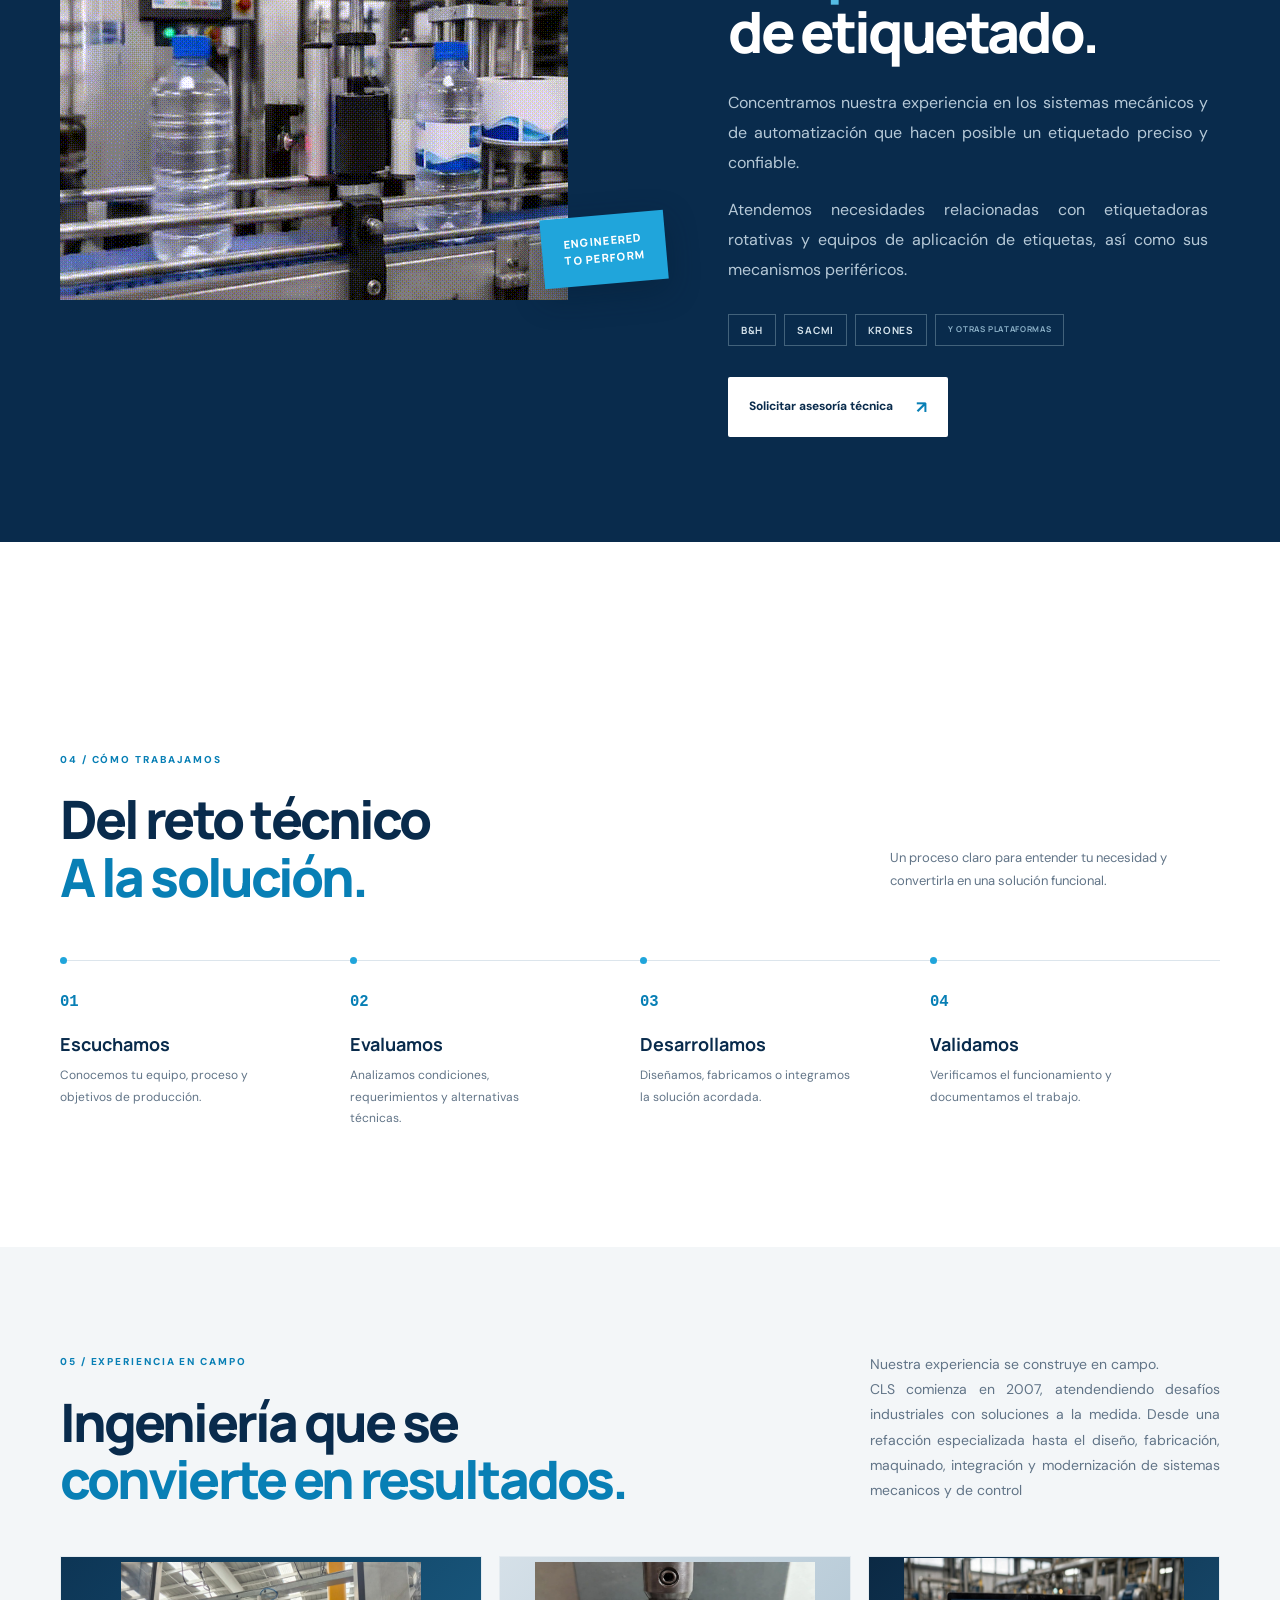
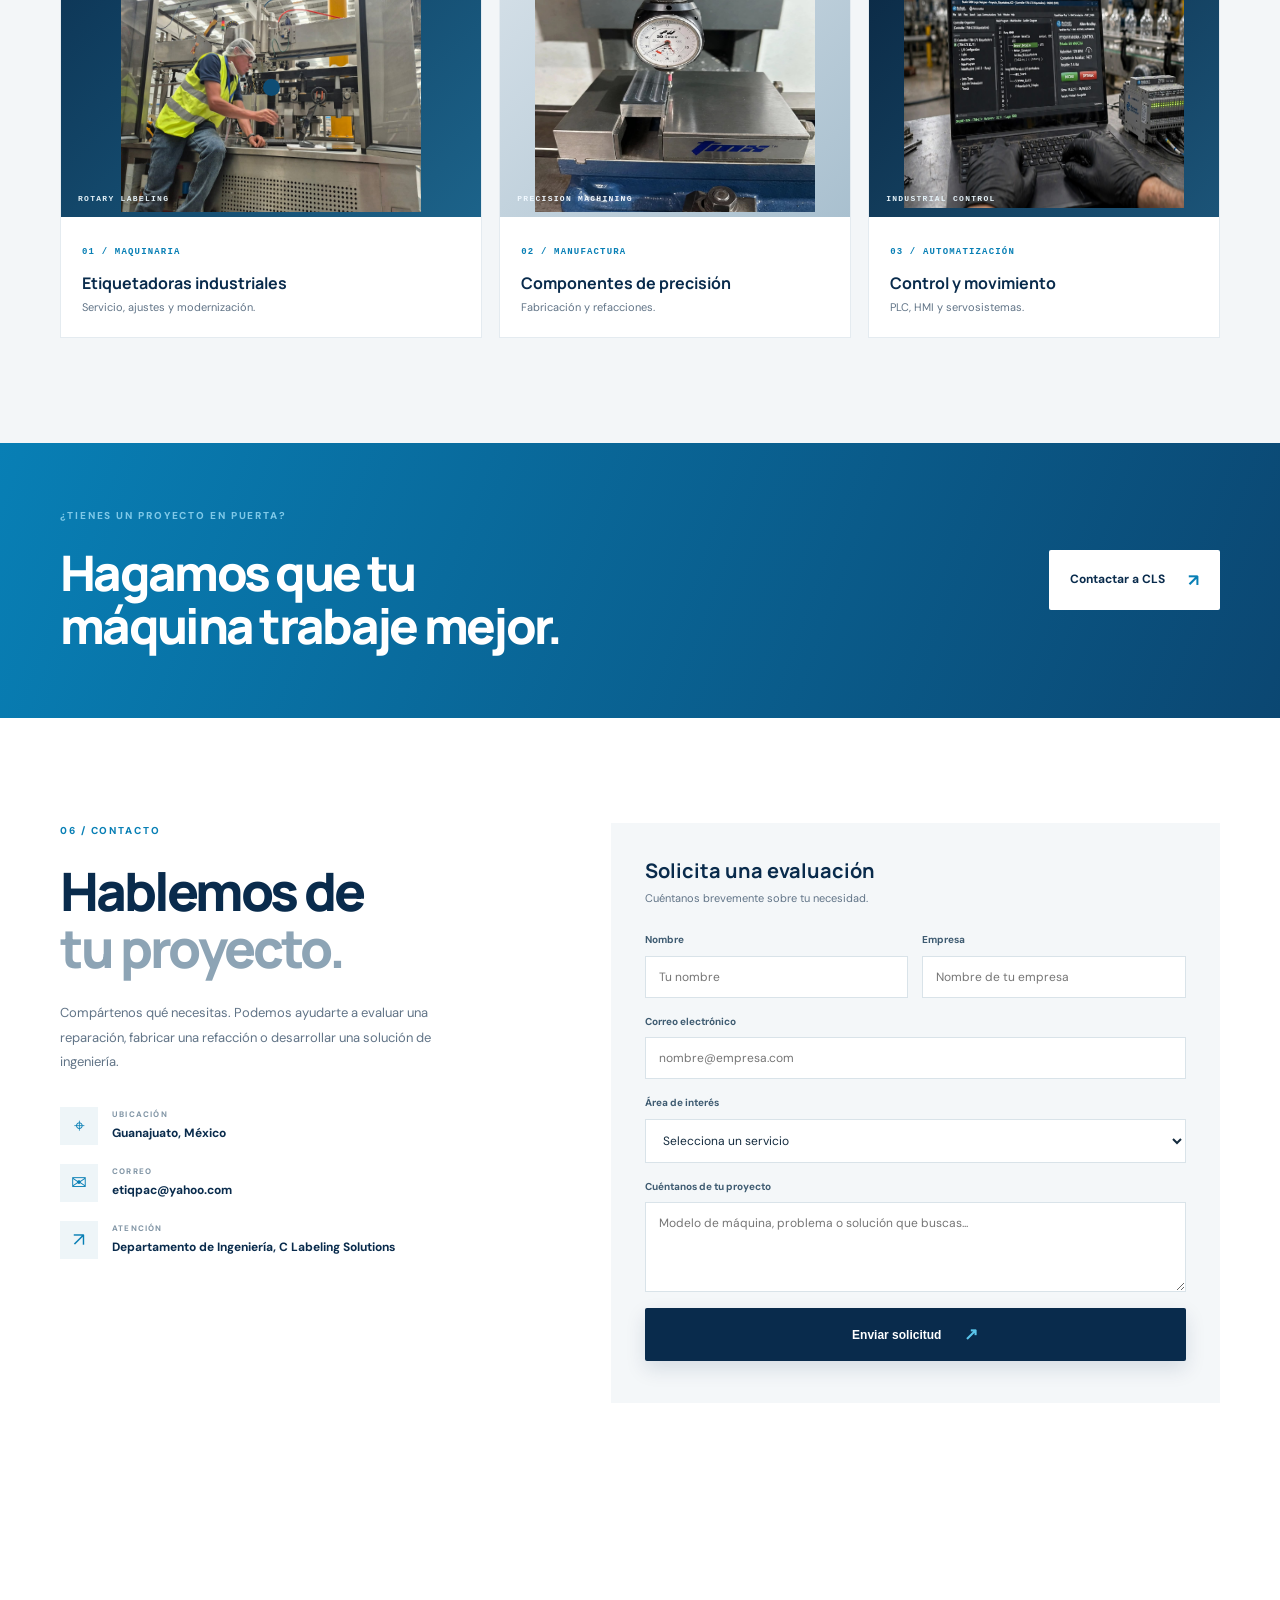
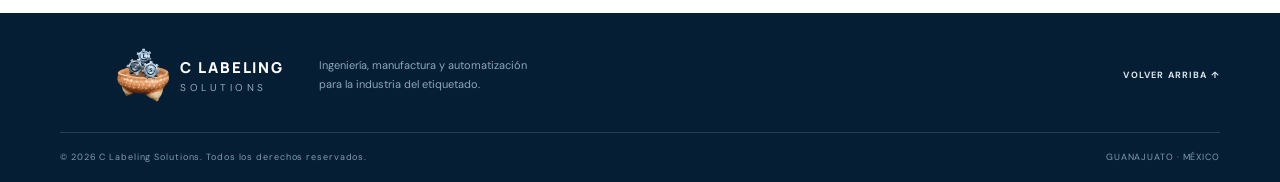
==== commit 0efed959: "Add files via upload" ====
--- a/index.html
+++ b/index.html
@@ -31,6 +31,53 @@
   </header>
 
   <main>
+
+<!-- ==========================================
+     C LABELING SOLUTIONS
+     CARRUSEL DE IMAGENES
+     ========================================== -->
+<section class="carousel-section">
+    <div class="carousel-container">
+        <!-- Contenedor de imágenes -->
+        <div class="carousel-track" id="carouselTrack">
+            <!-- Las imágenes se generan automáticamente
+                 desde JavaScript --></div>
+        <!-- Capa de degradado opcional -->
+        <div class="carousel-overlay"></div>
+        <!-- Texto opcional -->
+        <div class="carousel-content">
+            <span class="carousel-label">
+                C LABELING SOLUTIONS | DESDE 2007
+            </span>
+            <h2>Ingeniería que transforma.</h2><p>
+                Soluciones industriales, manufactura
+                y automatización.  </p>
+        </div>
+        <!-- Botón anterior -->
+        <button class="carousel-btn prev"
+                id="prevBtn"
+                aria-label="Imagen anterior">
+            &#10094;
+        </button>
+        <!-- Botón siguiente -->
+        <button class="carousel-btn next"
+                id="nextBtn"
+                aria-label="Imagen siguiente">
+            &#10095;
+        </button>
+        <!-- Indicadores -->
+        <div class="carousel-indicators"
+             id="carouselIndicators">
+        </div>
+    </div>
+</section>
+<!-- Archivos CSS y JavaScript -->
+<link rel="stylesheet" href="style.css">
+<script src="script.js" defer></script>
+
+
+
+<!--Seccion 1-->
     <section class="hero" id="inicio">
       <div class="hero-grid"></div>
       <div class="container hero-layout">
@@ -59,15 +106,14 @@
     <section class="services section-pad" id="servicios">
       <div class="container">
 
-
         <!--SECCION 2 CAPACIDADES-->
         <div class="section-heading"><div><div class="section-kicker">02 / CAPACIDADES</div><h2>FABRICAMOS SOLUCIONES<br><span><p style="color: #087fb5">NO SOLO REFACCIONES.</p></span></h2></div><p>Un enfoque multidisciplinario para atender los desafíos mecánicos, eléctricos y de control de tu maquinaria.</p></div>
         <div class="service-grid">
           <article class="service-card"><div class="service-number">01</div><div class="service-icon"><div style="text-align: center;"><img src="imagenes/operador.png" whidth="100" height="100" alt="" aria-hidden="true"></div>
           </div><h3>Fabricación y maquinado</h3><p style="font-size: 13px; text-align: justify;">Fabricación de piezas, refacciones especiales y componentes de precisión mediante procesos convencionales y CNC.</p><ul><li style="font-size: 11px;">►  MAQUINADO CNC</li><li style="font-size: 11px;">►  TORNO Y FRESADORA CONVENCIONAL</li><li style="font-size: 11px;">►  INGENIERÍA INVERSA Y ADAPTACIÓN</li></ul><a href="especialidades.html" aria-label="Consultar fabricación y maquinado">↗</a></article>
-          <article class="service-card featured"><div class="service-number">02</div><div class="service-icon"><div style="text-align: center;"><img src="imagenes/montaje.png" width="100" height="100" alt="" aria-hidden="true"></div></div><h3>Automatización industrial</h3><p style="font-size: 13px; text-align: justify; ">Actualización e integración de sistemas de control para mejorar la operación y el desempeño de maquinaria.</p><ul><li style="font-size: 11px;" >PROGRAMACION PLC Y HMI</li><li style="font-size: 11px;" >SERVOMOTORES Y MOTION CONTROL</li><li style="font-size: 11px;" >INSTALACIONES Y SISTEMAS ELECTRICOS</li></ul><a href="especialidades.html" aria-label="Consultar automatización industrial">↗</a></article>
-          <article class="service-card"><div class="service-number">03</div><div class="service-icon"><div style="text-align: center;"><img src="imagenes/mecanico.png " width="100" height="100" alt="" aria-hidden="true"></div></div><h3>Servicio a etiquetadoras</h3><p style="font-size: 13px; text-align: justify; ">Diagnóstico, mantenimiento y modificaciones mecánicas y eléctricas en equipos de etiquetado industrial.</p><ul><li style="font-size: 11px;">INSPECCION Y DIAGNOSTICO</li><li  style="font-size: 11px;">REPARACION Y AJUSTE MECANICO</li><li style="font-size: 11px;" >INSTALACION Y PUESTA EN MARCHA</li></ul><a href="servicios.html" aria-label="Consultar servicio técnico">↗</a></article>
-          <article class="service-card"><div class="service-number">04</div><div class="service-icon"><div style="text-align: center;"><img src="imagenes/diseno-grafico.png" width="100" height="100" alt="" aria-hidden="true"></div></div><h3>Diseño e ingeniería</h3><p style="font-size: 13px; text-align: justify; ">Desarrollo de soluciones a la medida, desde el concepto y diseño hasta la fabricación e integración.</p><ul><li style="font-size: 11px;">DISEÑO CAD</li><li style="font-size: 11px;">DESARROLLO DE MECANISMOS</li><li style="font-size: 11px;">DOCUMENTACION TECNICA</li></ul><a href="especialidades.html"aria-label="Consultar diseño e ingeniería">↗</a></article>
+          <article class="service-card featured"><div class="service-number">02</div><div class="service-icon"><div style="text-align: center;"><img src="imagenes/montaje.png" width="100" height="100" alt="" aria-hidden="true"></div></div><h3>Automatización industrial</h3><p style="font-size: 13px; text-align: justify; ">Actualización e integración de sistemas de control para mejorar la operación y el desempeño de maquinaria.</p><ul><li style="font-size: 11px;" >►  PROGRAMACION PLC Y HMI</li><li style="font-size: 11px;" >►  SERVOMOTORES Y MOTION CONTROL</li><li style="font-size: 11px;" >►  INSTALACION Y SISTEMAS ELECTRICOS</li></ul><a href="especialidades.html" aria-label="Consultar automatización industrial">↗</a></article>
+          <article class="service-card"><div class="service-number">03</div><div class="service-icon"><div style="text-align: center;"><img src="imagenes/mecanico.png " width="100" height="100" alt="" aria-hidden="true"></div></div><h3>Servicio a etiquetadoras</h3><p style="font-size: 13px; text-align: justify; ">Diagnóstico, mantenimiento y modificaciones mecánicas y eléctricas en equipos de etiquetado industrial.</p><ul><li style="font-size: 11px;">► INSPECCION Y DIAGNOSTICO</li><li  style="font-size: 11px;">► REPARACION Y AJUSTE MECANICO</li><li style="font-size: 11px;" >► INSTALACION Y PUESTA EN MARCHA</li></ul><a href="servicios.html" aria-label="Consultar servicio técnico">↗</a></article>
+          <article class="service-card"><div class="service-number">04</div><div class="service-icon"><div style="text-align: center;"><img src="imagenes/diseno-grafico.png" width="100" height="100" alt="" aria-hidden="true"></div></div><h3>Diseño e ingeniería</h3><p style="font-size: 13px; text-align: justify; ">Desarrollo de soluciones a la medida, desde el concepto y diseño hasta la fabricación e integración.</p><ul><li style="font-size: 11px;">► DISEÑO CAD</li><li style="font-size: 11px;">► DESARROLLO DE MECANISMOS</li><li style="font-size: 11px;">► DOCUMENTACION TECNICA</li></ul><a href="especialidades.html"aria-label="Consultar diseño e ingeniería">↗</a></article>
         </div>
       </div>
     </section>
@@ -102,7 +148,7 @@
     <!--Seccion 5 Experiencia en campo-->
     <section class="projects section-pad" id="proyectos">
       <div class="container">
-        <div class="section-heading"><div><div class="section-kicker">05 / EXPERIENCIA EN CAMPO</div><h2>Ingeniería que se<br><span style="color: #087fb5">convierte en resultados.</span></h2></div><p>Una selección de áreas de trabajo que podemos documentar con fotografías de proyectos reales de CLS.</p></div>
+        <div class="section-heading"><div><div class="section-kicker">05 / EXPERIENCIA EN CAMPO</div><h2>Ingeniería que se<br><span style="color: #087fb5">convierte en resultados.</span></h2></div><p style="font-size: 14px; text-align: justify;">Nuestra experiencia se construye en campo.<br>CLS comienza en 2007, atendendiendo desafíos industriales con soluciones a la medida. Desde una refacción especializada hasta el diseño, fabricación, maquinado, integración y modernización de sistemas mecanicos y de  control</p></div>
         <div class="project-grid">
           <div class="project-tile tile-large"><div class="tile-art art-machine"></span> <img src="imagenes/Pedro planta.png" width="300" height="250" alt="" aria-hidden="true" > <span class="art-core"></span><span class="art-caption">ROTARY LABELING</span></div><div class="tile-info"><span>01 / MAQUINARIA</span><h3>Etiquetadoras industriales</h3><p>Servicio, ajustes y modernización.</p></div></div>
           <div class="project-tile tile-large"><div class="tile-art art-cnc"> <img src="imagenes/Presicion.jpeg" width="280" height="250" alt="" aria-hidden="true"  > <span class="art-caption" style="color: aliceblue;">PRECISION MACHINING</span></div><div class="tile-info"><span>02 / MANUFACTURA</span><h3>Componentes de precisión</h3><p>Fabricación y refacciones.</p></div></div>
--- a/styles.css
+++ b/styles.css
@@ -4,3 +4,261 @@
 @media(max-width:950px){.main-nav{gap:17px}.hero-layout{grid-template-columns:1fr 1fr}.hero-visual{margin-right:-30px}.service-grid{grid-template-columns:repeat(2,1fr)}.specialty-grid{gap:45px}.contact-grid{gap:45px}}
 @media(max-width:720px){.container{width:min(100% - 36px,560px)}.topline-inner{height:30px;font-size:8px}.topline-inner span:last-child{display:none}.site-header{height:70px}.brand-mark{width:40px;height:40px}.menu-toggle{display:flex;flex-direction:column;gap:5px;padding:10px}.menu-toggle span{display:block;width:23px;height:2px;background:var(--navy)}.main-nav{display:none;position:absolute;top:70px;left:0;right:0;background:#fff;padding:20px 24px 25px;box-shadow:0 15px 20px #092b4c15;flex-direction:column;align-items:stretch;gap:0}.main-nav.open{display:flex}.main-nav>a{padding:13px 0;border-bottom:1px solid #edf1f4}.main-nav .nav-cta{margin-top:12px;padding:13px 15px;border:0}.hero-layout{display:flex;flex-direction:column;align-items:stretch;padding-top:40px;min-height:auto}.hero-copy{padding:10px 0 5px}.hero h1{font-size:clamp(43px,12vw,61px);margin:23px 0 18px}.hero-lead{font-size:14px}.hero-actions{align-items:flex-start;flex-direction:column;gap:17px}.hero-proof{margin-top:30px}.hero-visual{margin:12px -8px 0}.visual-coordinate{right:0;font-size:8px}.hero-bottom{font-size:7px}.section-pad{padding:72px 0}.intro-grid,.specialty-grid,.contact-grid{grid-template-columns:1fr;gap:28px}.intro-text{padding-top:0}.section-heading,.approach-head{display:block}.section-heading>p,.approach-head>p{margin-top:22px}.service-grid{grid-template-columns:1fr}.service-card{min-height:340px}.service-card p{min-height:0}.specialty-grid{gap:48px}.specialty-stamp{right:-5px}.specialty-copy h2{font-size:46px}.steps{grid-template-columns:1fr 1fr;row-gap:20px}.step{padding-right:12px}.project-grid{grid-template-columns:1fr}.tile-art,.tile-large .tile-art{height:220px}.cta-inner{display:block}.cta-inner .btn{margin-top:28px}.contact-form{padding:24px 18px}.form-row{grid-template-columns:1fr;gap:0}.footer-main{flex-wrap:wrap;gap:18px}.footer-main>p{width:100%;order:3}.footer-top{font-size:8px}.footer-bottom{font-size:8px;gap:10px;flex-direction:column}.section-kicker{font-size:9px}}
 @media(prefers-reduced-motion:reduce){html{scroll-behavior:auto}*,*:before,*:after{transition:none!important}}
+
+
+/* ==========================================
+   C LABELING SOLUTIONS
+   ESTILOS DEL CARRUSEL
+   ========================================== */
+/* CONFIGURACION GENERAL */
+
+.carousel-section {
+    width: 100%;
+    padding: 20px 0;
+}
+
+.carousel-container {
+    position: relative;
+    width: 100%;
+    height: 545px;
+
+    overflow: hidden;
+    border-radius: 12px;
+
+    background: #152B43;
+}
+
+/* CONTENEDOR DE IMAGENES */
+
+.carousel-track {
+    position: relative;
+    width: 100%;
+    height: 100%;
+}
+
+/* CADA IMAGEN */
+
+.carousel-slide {
+    position: absolute;
+    inset: 0;
+
+    width: 100%;
+    height: 100%;
+
+    opacity: 0;
+    transition: opacity 1s ease-in-out;
+
+    pointer-events: none;
+}
+
+.carousel-slide.active {
+    opacity: 1;
+    pointer-events: auto;
+    z-index: 1;
+}
+
+.carousel-slide img {
+    width: 100%;
+    height: 100%;
+
+    object-fit: cover;
+    object-position: center;
+
+    display: block;
+}
+
+/* DEGRADADO PARA MEJOR LEGIBILIDAD */
+.carousel-overlay {
+    position: absolute;
+    inset: 0;
+    z-index: 2;
+    background: linear-gradient(
+        90deg,
+        rgba(10, 25, 42, 0.80) 0%,
+        rgba(10, 25, 42, 0.35) 55%,
+        rgba(10, 25, 42, 0.05) 100%
+    );
+    pointer-events: none;
+}
+
+/* TEXTO DEL CARRUSEL */
+
+.carousel-content {
+    position: absolute;
+    z-index: 3;
+    top: 50%;
+    left: 8%;
+    transform: translateY(-50%);
+    max-width: 650px;
+    color: white;
+}
+
+.carousel-label {
+    display: inline-block;
+    font-size: 13px;
+    letter-spacing: 3px;
+    color: #D9A441;
+    margin-bottom: 18px;
+}
+
+.carousel-content h2 {
+    font-size: clamp(30px, 5vw, 58px);
+    line-height: 1.1;
+    margin: 0 0 18px;
+    font-weight: 700;
+    color: #E3EAF0;
+}
+
+.carousel-content p {
+    font-size: clamp(15px, 2vw, 20px);
+    line-height: 1.6;
+    margin: 0;
+    color: #E3EAF0;
+}
+
+/* BOTONES DE NAVEGACION */
+
+.carousel-btn {
+    position: absolute;
+
+    z-index: 4;
+
+    top: 50%;
+    transform: translateY(-50%);
+
+    width: 48px;
+    height: 48px;
+
+    border: none;
+    border-radius: 50%;
+
+    background: rgba(255,255,255,0.18);
+
+    color: white;
+    font-size: 20px;
+
+    cursor: pointer;
+
+    transition: background 0.3s ease;
+}
+
+.carousel-btn:hover {
+    background: #E87525;
+}
+
+.carousel-btn.prev {
+    left: 20px;
+}
+
+.carousel-btn.next {
+    right: 20px;
+}
+
+/* INDICADORES INFERIORES */
+
+.carousel-indicators {
+    position: absolute;
+
+    z-index: 5;
+
+    bottom: 25px;
+    left: 50%;
+
+    transform: translateX(-50%);
+
+    display: flex;
+    gap: 10px;
+}
+
+.carousel-indicators button {
+    width: 10px;
+    height: 10px;
+
+    border: none;
+    border-radius: 20px;
+
+    background: rgba(255,255,255,0.55);
+
+    cursor: pointer;
+
+    transition: all 0.3s ease;
+}
+
+.carousel-indicators button.active {
+    width: 30px;
+    background: #E87525;
+}
+
+/* ==========================================
+   TABLETS
+   ========================================== */
+
+@media (max-width: 768px) {
+
+    .carousel-container {
+        height: 420px;
+        border-radius: 8px;
+    }
+
+    .carousel-content {
+        left: 7%;
+        right: 7%;
+        max-width: 85%;
+    }
+
+    .carousel-label {
+        font-size: 10px;
+        letter-spacing: 2px;
+    }
+
+    .carousel-btn {
+        width: 38px;
+        height: 38px;
+        font-size: 16px;
+    }
+
+    .carousel-btn.prev {
+        left: 10px;
+    }
+
+    .carousel-btn.next {
+        right: 10px;
+    }
+
+}
+
+/* ==========================================
+   TELEFONOS
+   ========================================== */
+
+@media (max-width: 480px) {
+
+    .carousel-container {
+        height: 350px;
+        border-radius: 5px;
+    }
+
+    .carousel-content {
+        left: 8%;
+        right: 8%;
+    }
+
+    .carousel-content h2 {
+        font-size: 30px;
+    }
+
+    .carousel-content p {
+        font-size: 14px;
+    }
+
+    .carousel-btn {
+        width: 32px;
+        height: 32px;
+        font-size: 14px;
+    }
+
+    .carousel-indicators {
+        bottom: 15px;
+    }
+
+}
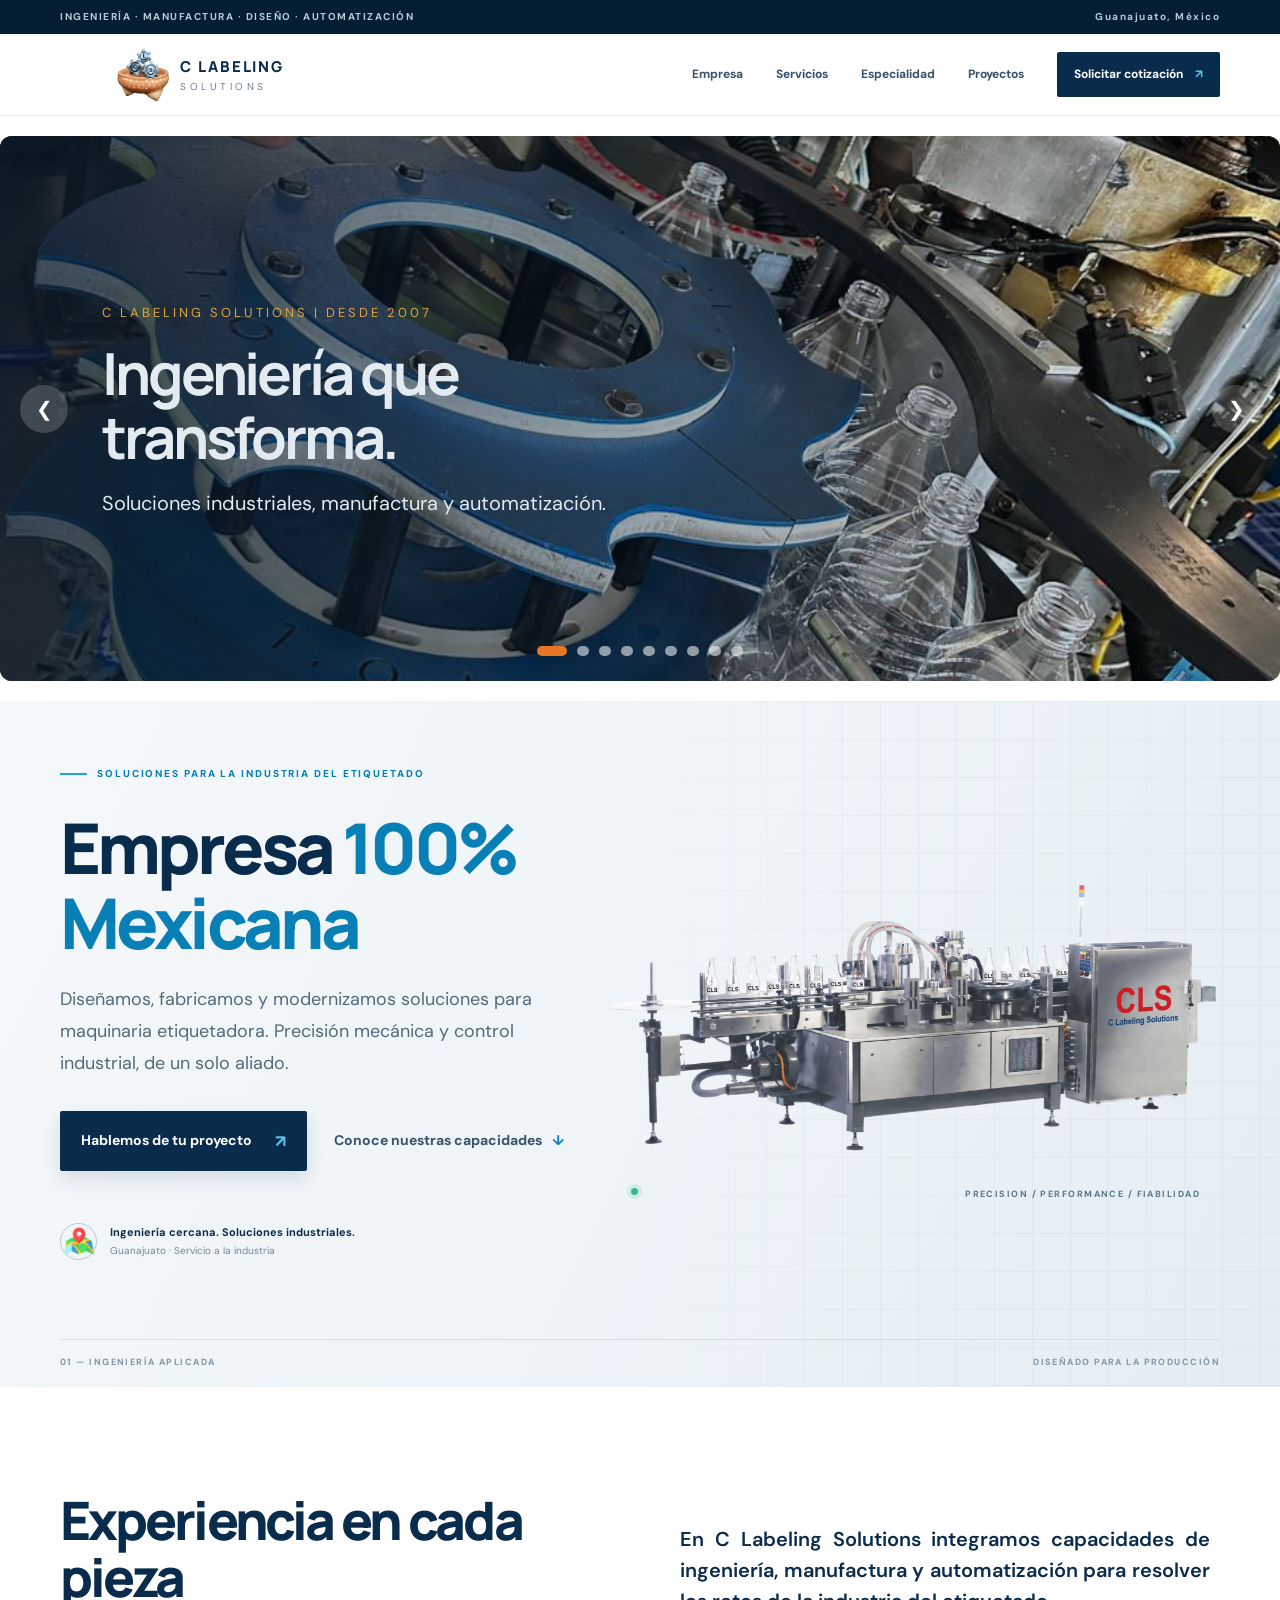
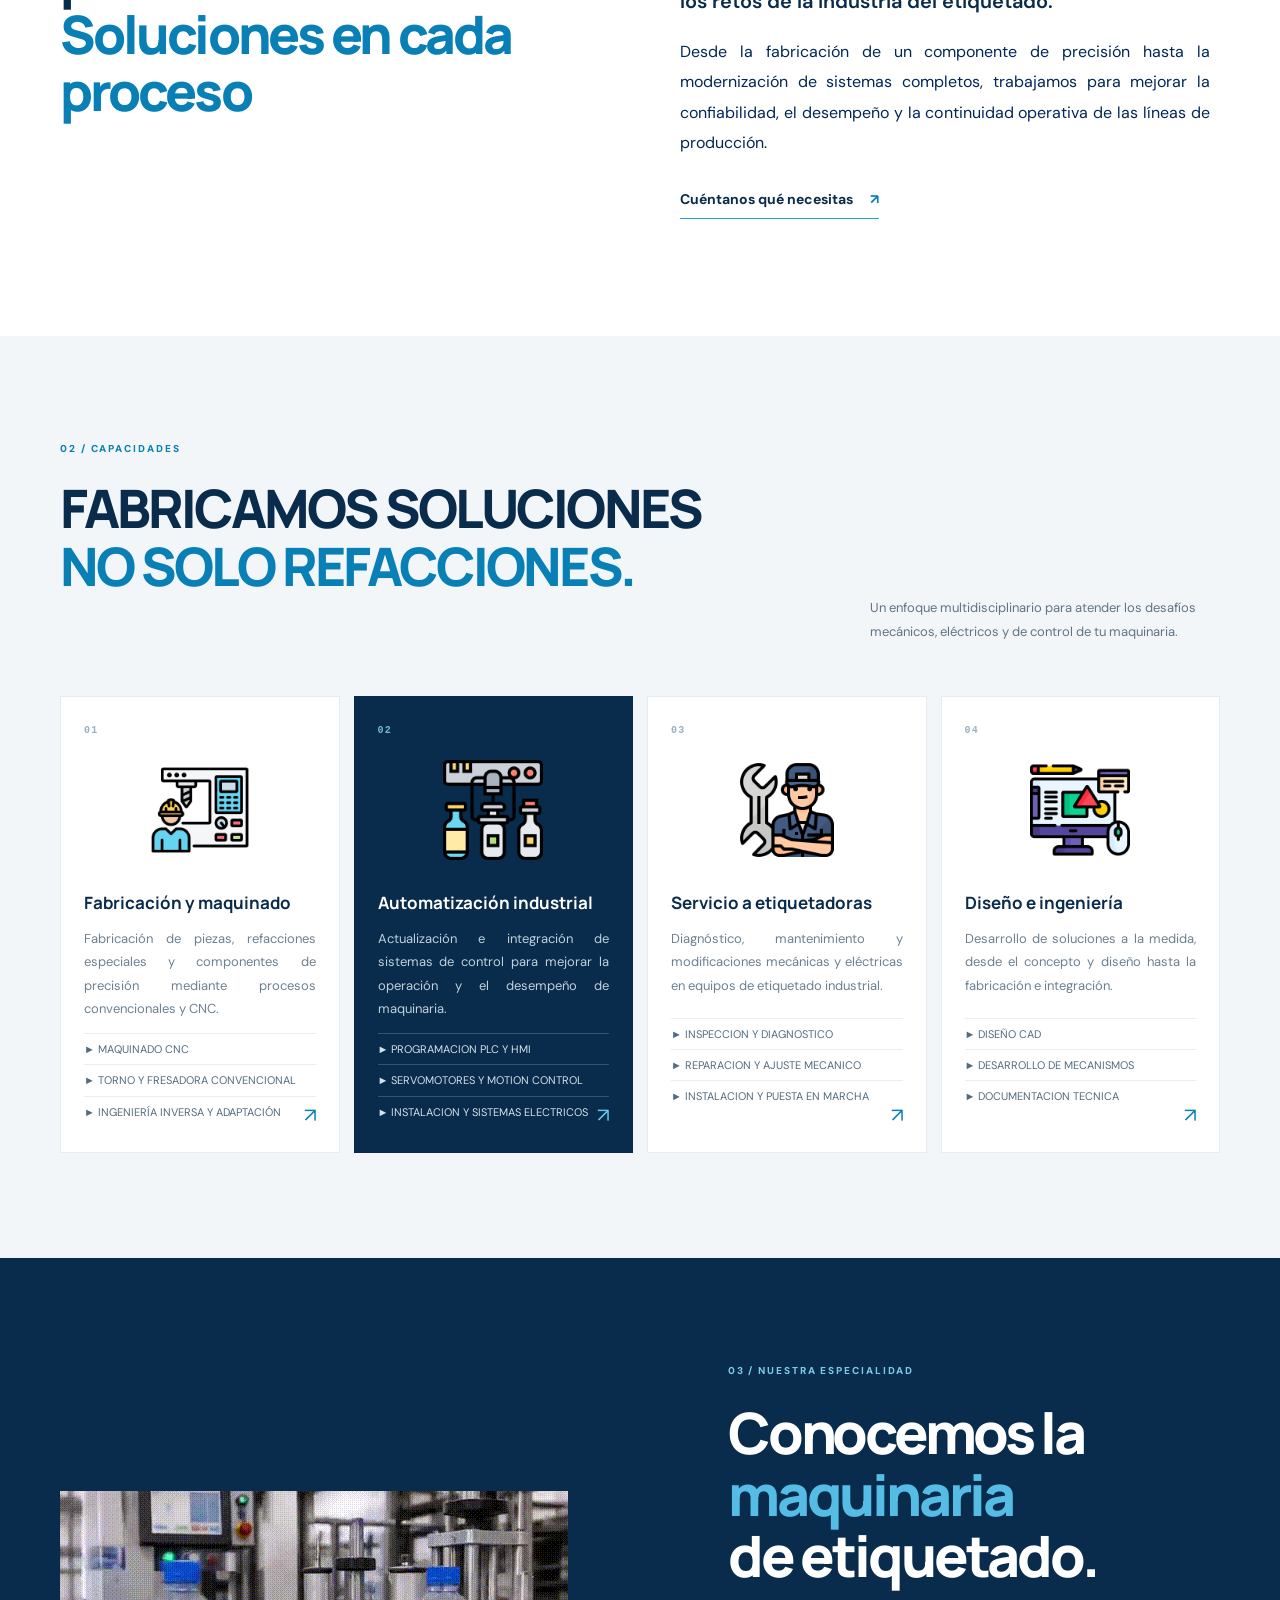
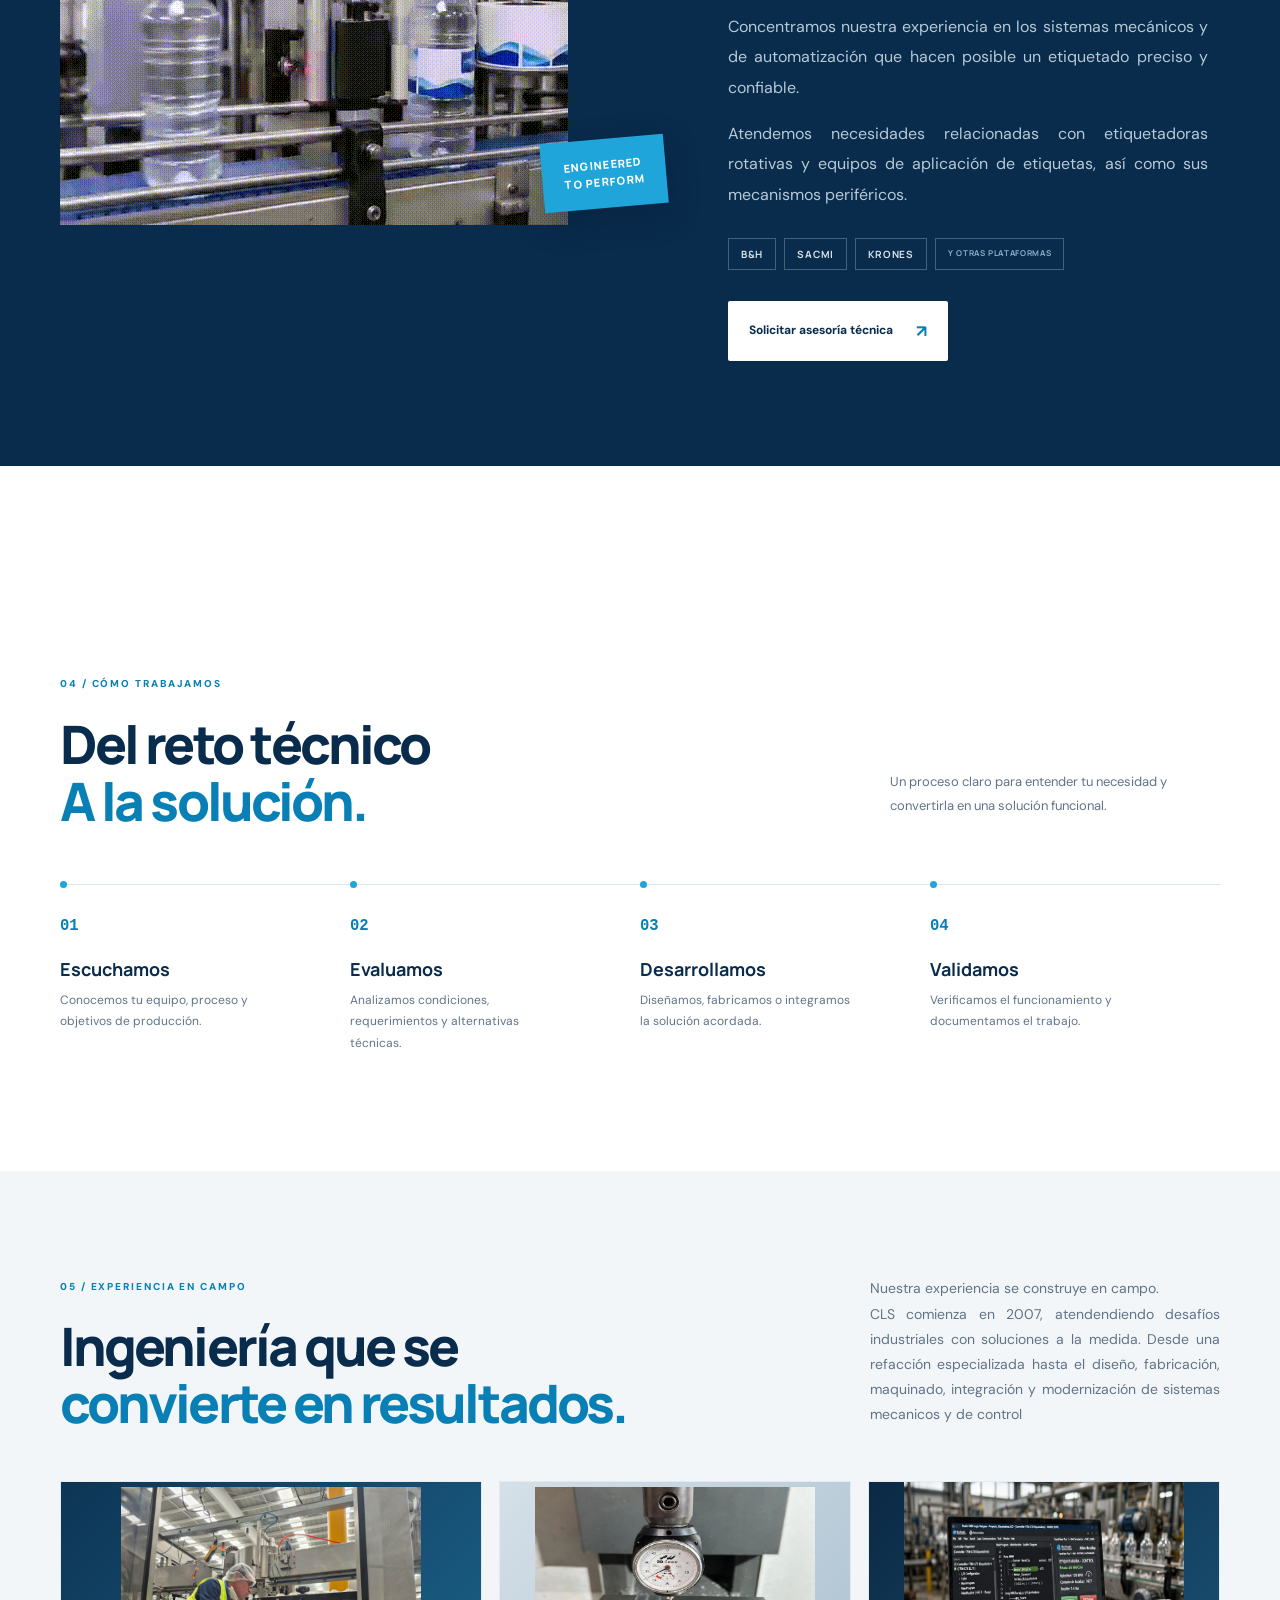
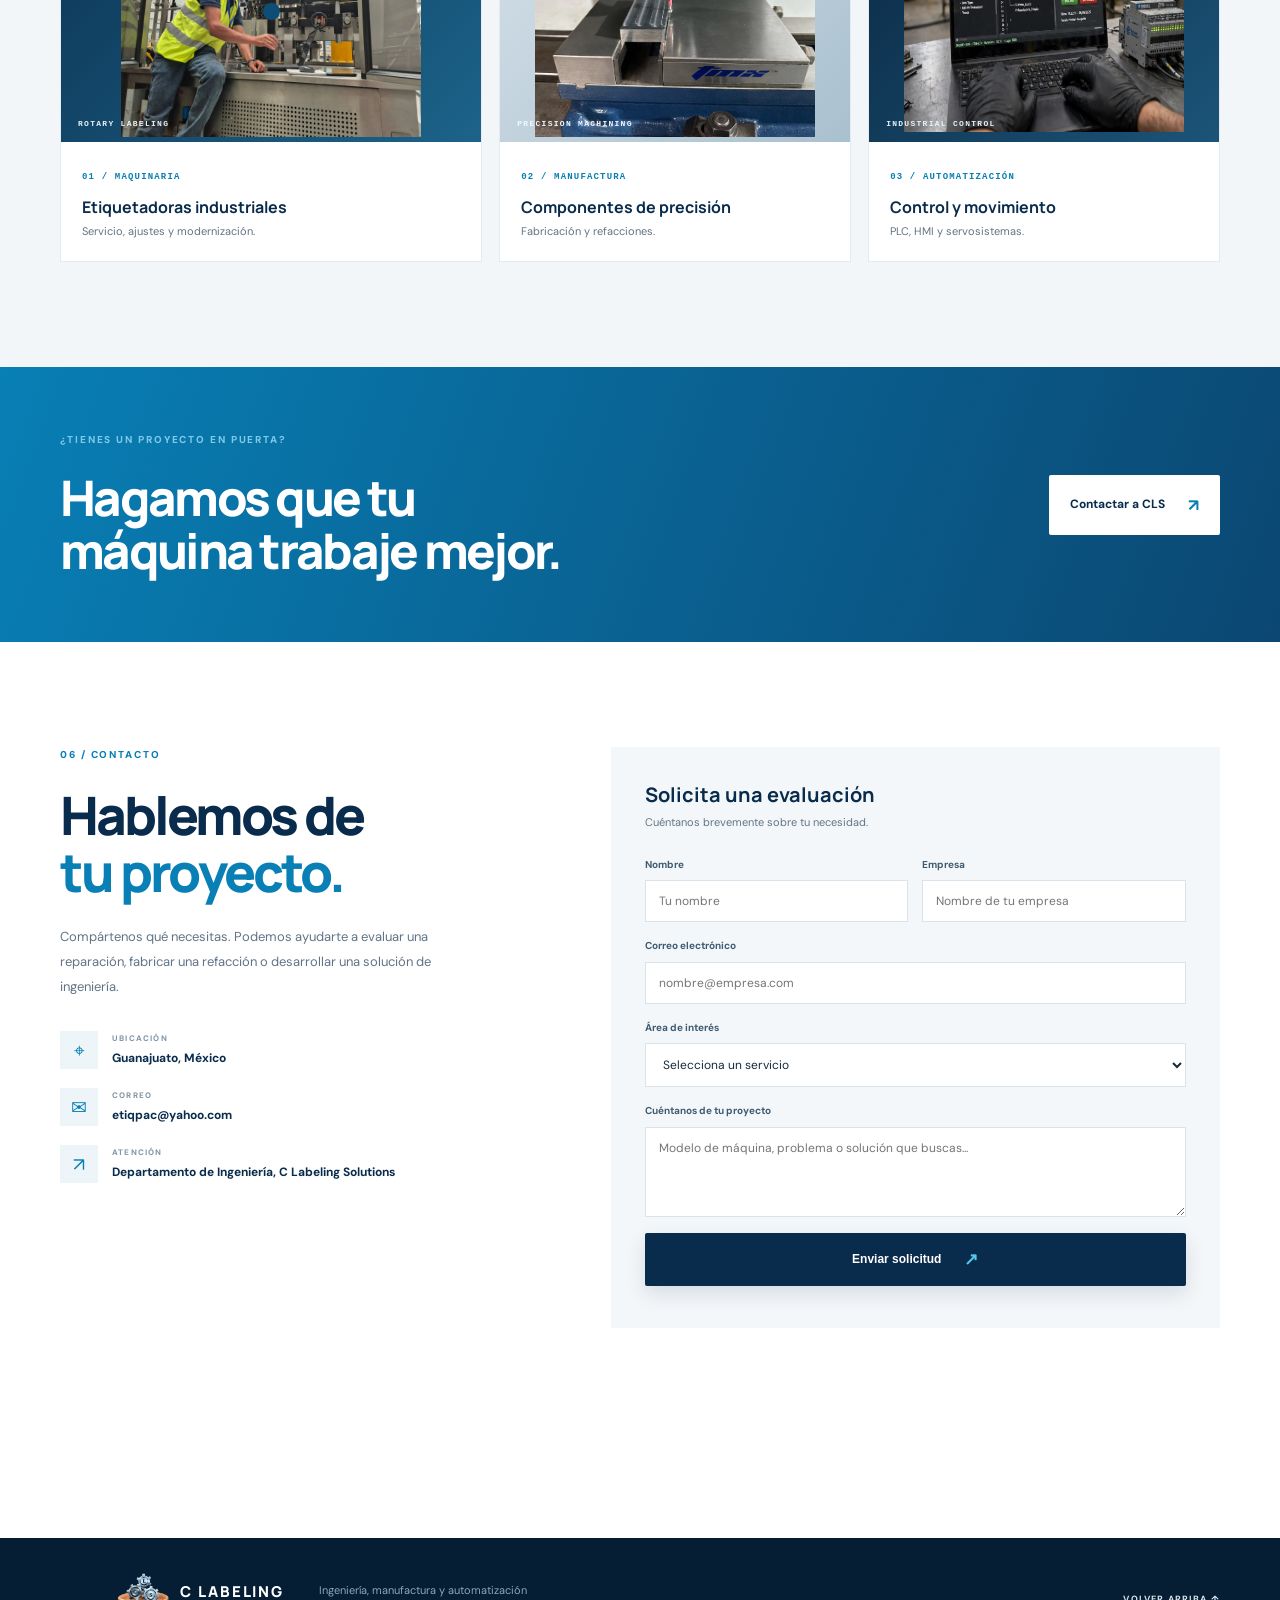
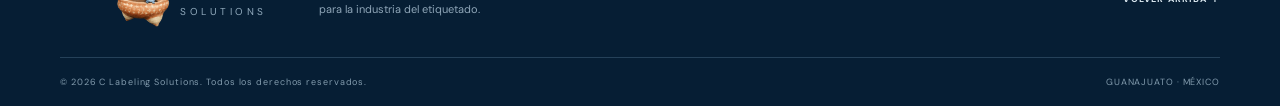
==== commit 54d03fc1: "Add files via upload" ====
--- a/index.html
+++ b/index.html
@@ -83,16 +83,18 @@
       <div class="container hero-layout">
         <div class="hero-copy">
           <div class="eyebrow"><span class="eyebrow-line"></span> SOLUCIONES PARA LA INDUSTRIA DEL ETIQUETADO</div>
-          <h1>Ingeniería que<br><em>mantiene</em> tu línea<br>en movimiento.</h1>
+          <h1>Empresa<em> 100% Mexicana</em></h1>
           <p class="hero-lead" style="font-size: 18px;">Diseñamos, fabricamos y modernizamos soluciones para maquinaria etiquetadora. Precisión mecánica y control industrial, de un solo aliado.</p>
           <div class="hero-actions"><a class="btn btn-primary" href="#contacto" style="font-size: 14px;">Hablemos de tu proyecto <span>↗</span></a><a class="text-link" href="#servicios" style="font-size: 14px;">Conoce nuestras capacidades <span>↓</span></a></div>
-          <div class="hero-proof"><div class="proof-icon"> <img src="imagenes/mapa.png" width="30" height="30" alt="Ubicación"> </div><div><strong>Ingeniería cercana. Soluciones industriales.</strong><small>Guanajuato · Servicio a la industria</small></div></div>
+          <div class="hero-proof"><div class="proof-icon"> <img src="imagenes/mapa.png" width="30" height="30" alt="Ubicación"> </div><div><strong>Ingeniería cercana. Soluciones industriales.</strong><small>Guanajuato · Servicio a la industria</small></div>
+          </div>
+          
         </div>
         <div class="hero-visual" aria-label="Ilustración técnica de una etiquetadora industrial">
           <img src="imagenes/Maquina B&H.png" width="100%" height="100%" alt="" aria-hidden="true">
           <div class="visual-label label-bottom"><span class="pulse"></span> PRECISION / PERFORMANCE / FIABILIDAD</div>
         </div>
-      </div>
+        </div>
       <div class="hero-bottom container"><span>01 — INGENIERÍA APLICADA</span><span>DISEÑADO PARA LA PRODUCCIÓN</span></div>
     </section>
 
@@ -161,7 +163,7 @@
 
     <section class="contact section-pad" id="contacto">
       <div class="container contact-grid">
-        <div class="contact-copy"><div class="section-kicker">06 / CONTACTO</div><h2>Hablemos de<br><span>tu proyecto.</span></h2><p>Compártenos qué necesitas. Podemos ayudarte a evaluar una reparación, fabricar una refacción o desarrollar una solución de ingeniería.</p>
+        <div class="contact-copy"><div class="section-kicker">06 / CONTACTO</div><h2>Hablemos de<br><span style="color: #087fb5;">tu proyecto.</span></h2><p>Compártenos qué necesitas. Podemos ayudarte a evaluar una reparación, fabricar una refacción o desarrollar una solución de ingeniería.</p>
           <div class="contact-detail"><span class="detail-icon">⌖</span><div><small>UBICACIÓN</small><strong> Guanajuato, México</strong></div></div>
           <div class="contact-detail"><span class="detail-icon">✉</span><div><small>CORREO</small><strong><a href="mailto:etiqpac@yahoo.com">etiqpac@yahoo.com</a></strong></div></div>
           <div class="contact-detail"><span class="detail-icon">↗</span><div><small>ATENCIÓN</small><strong>Departamento de Ingeniería, C Labeling Solutions</strong></div></div>
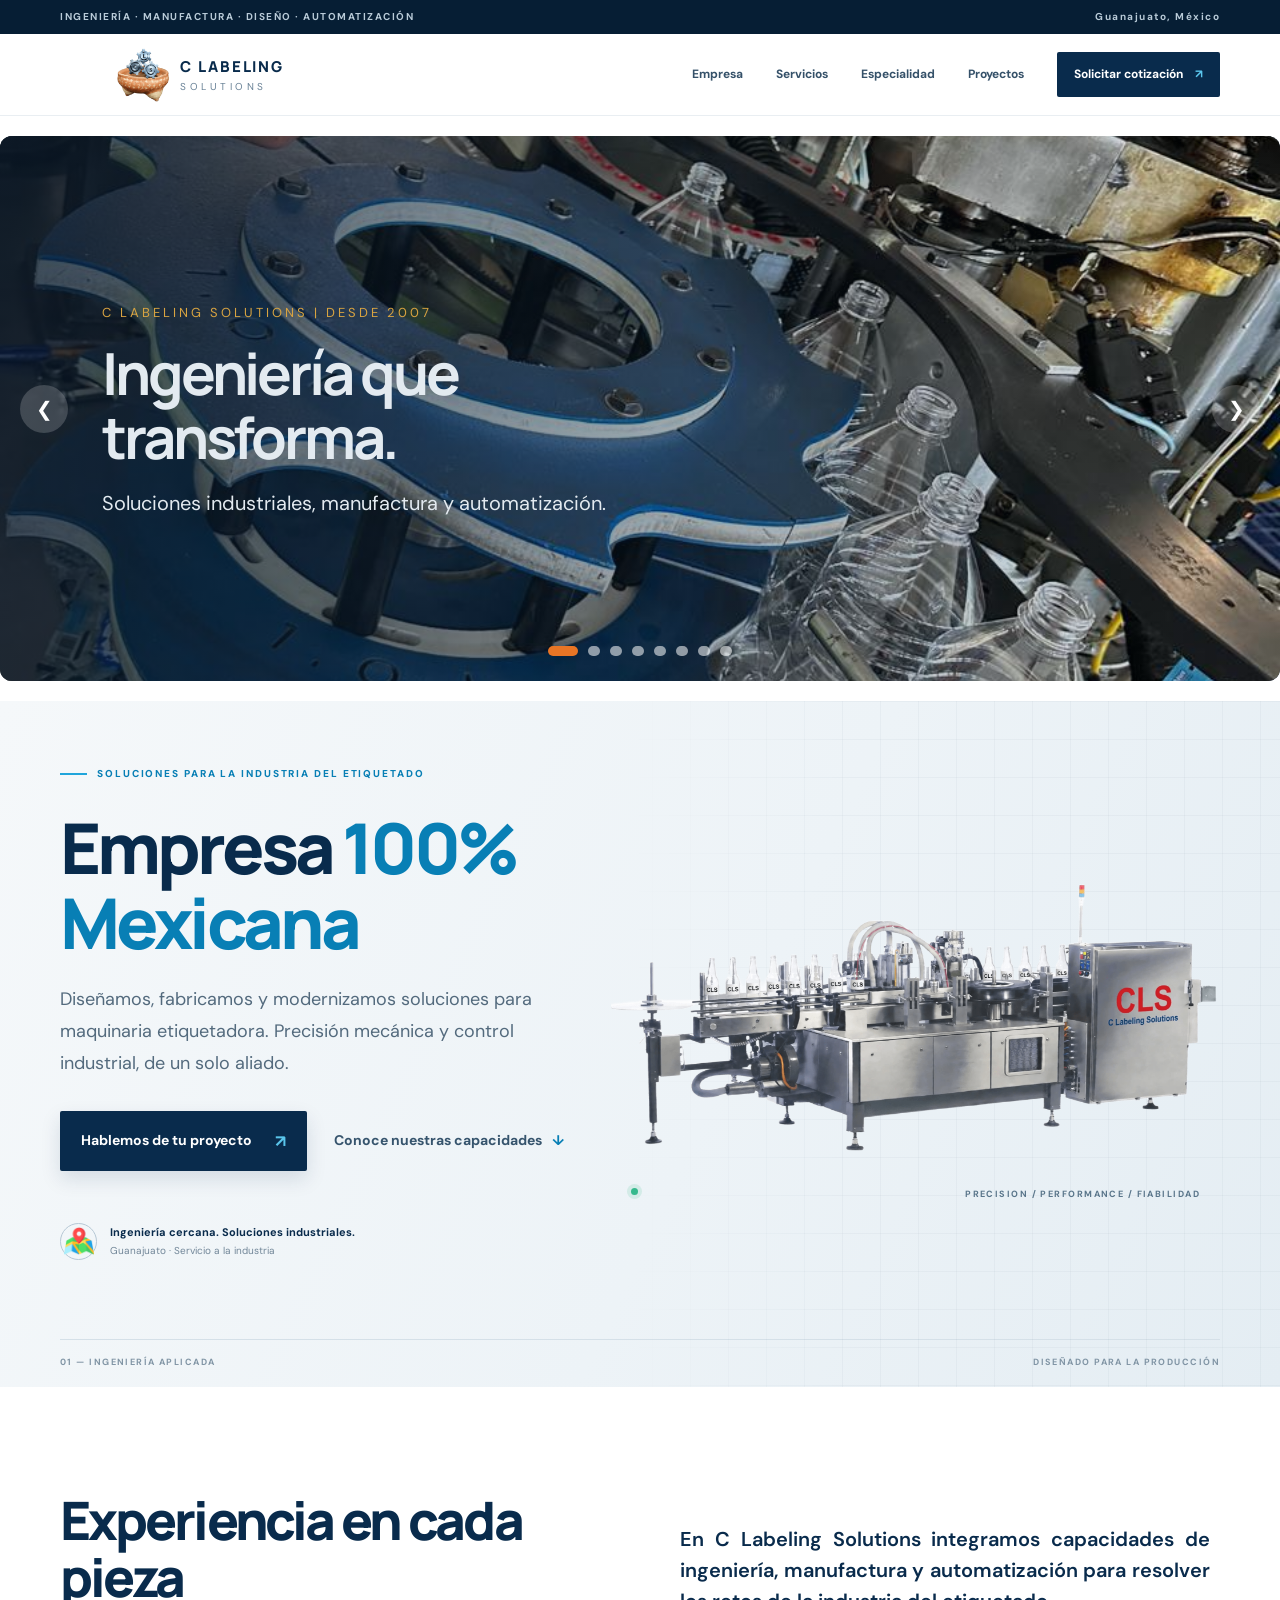
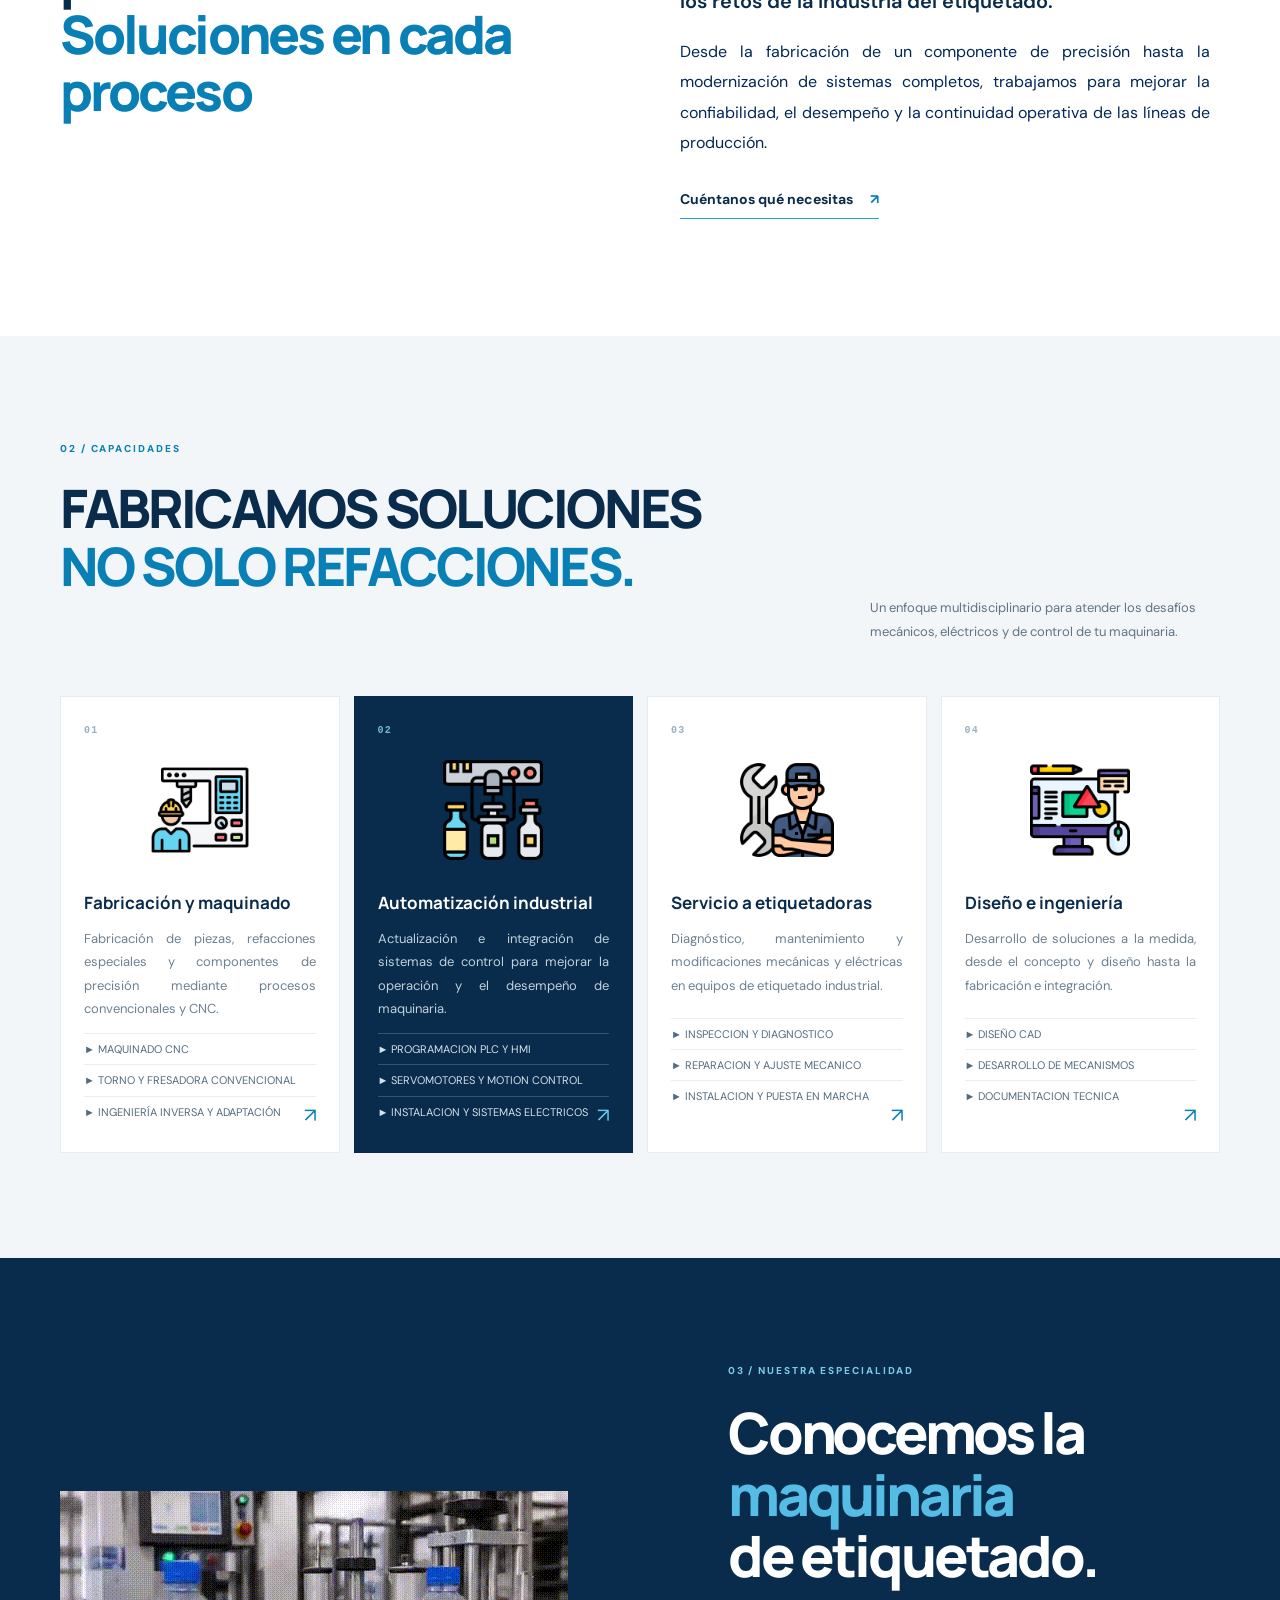
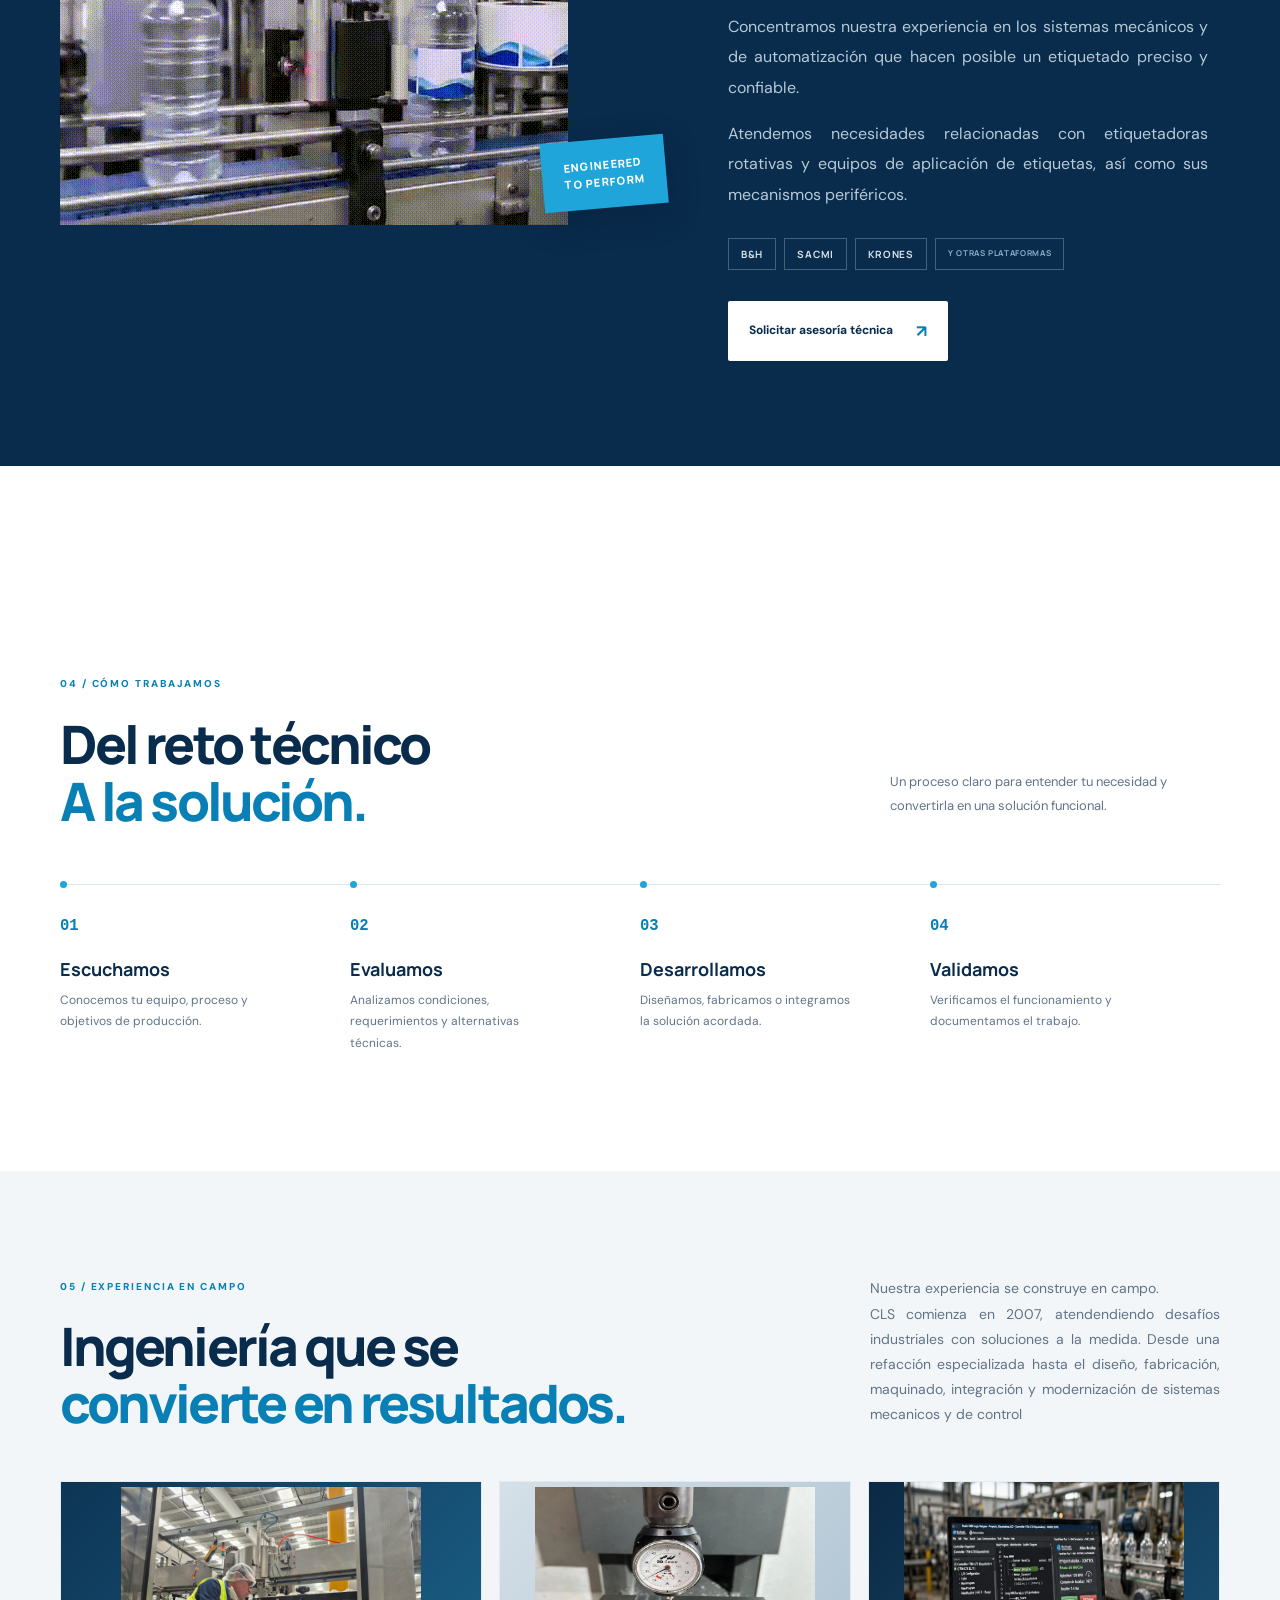
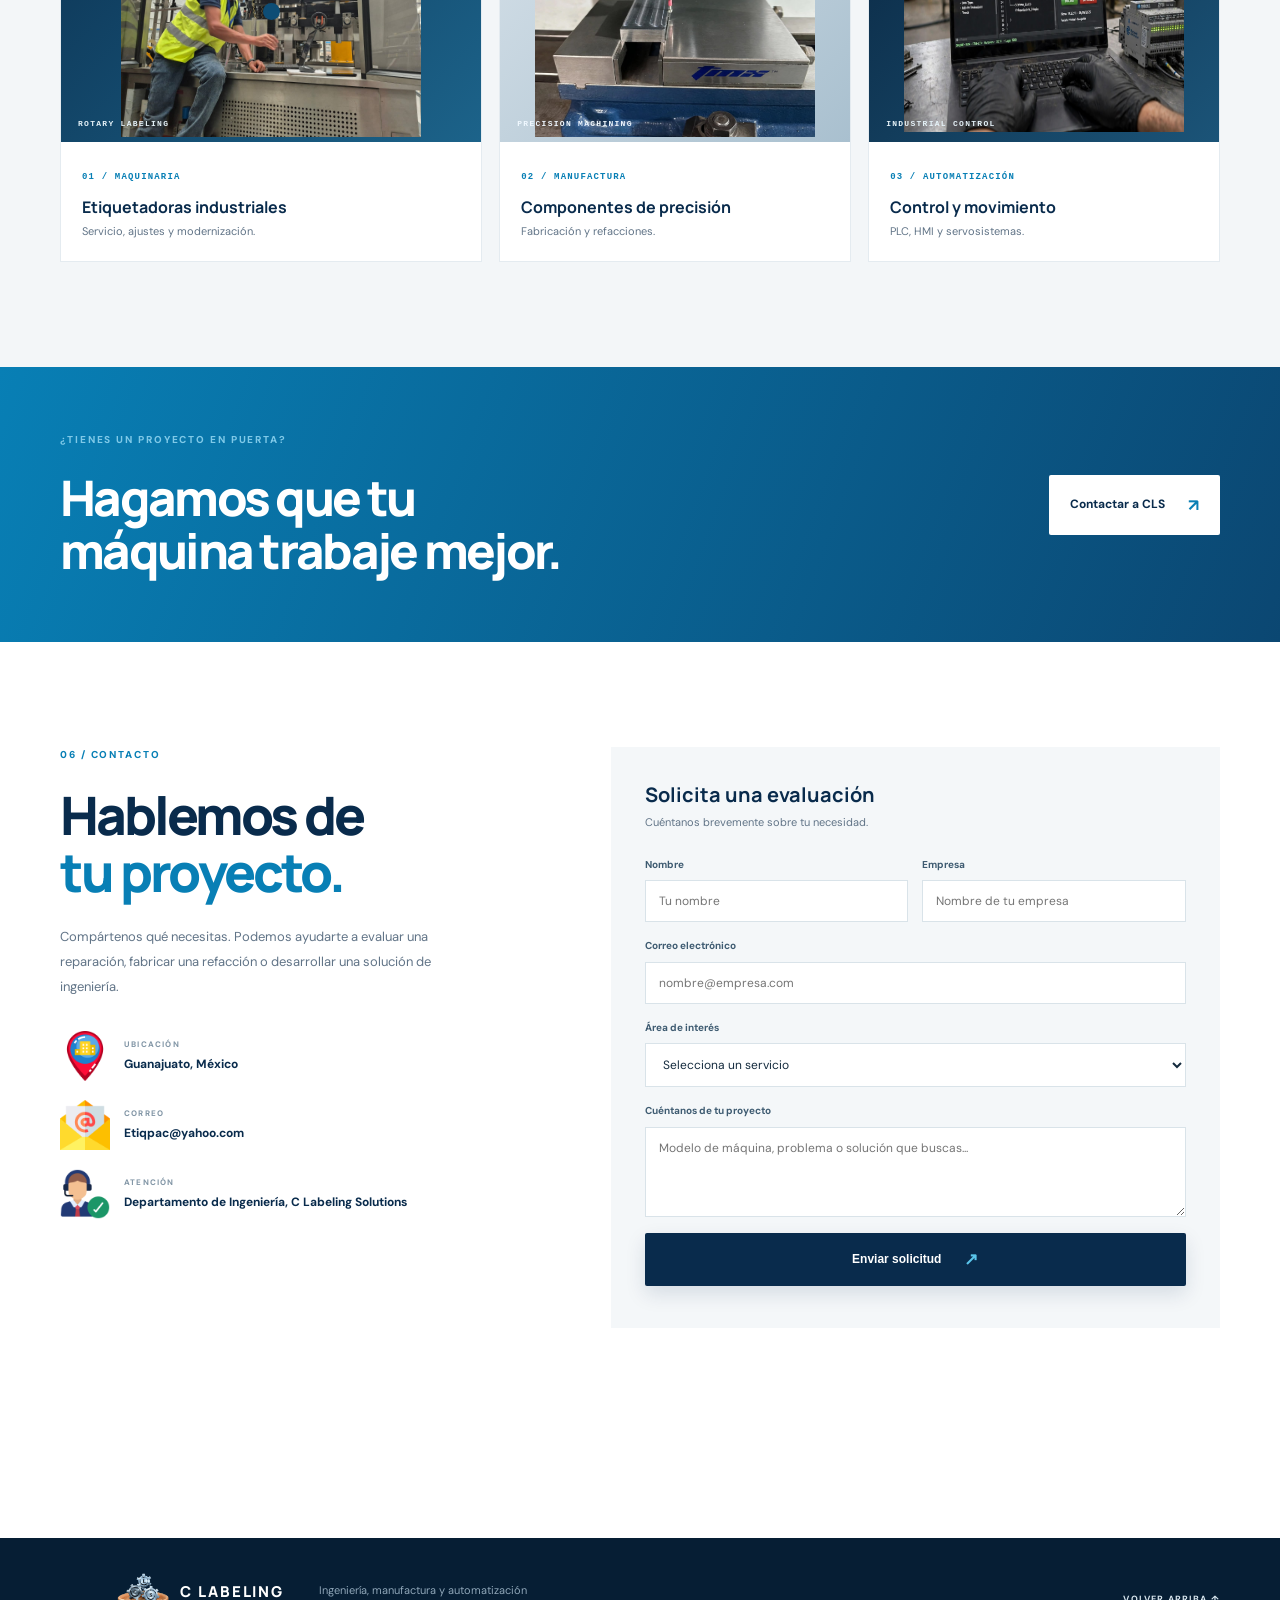
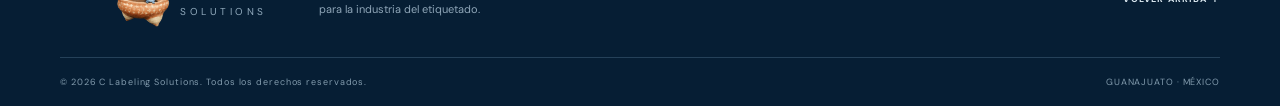
==== commit 52204513: "Add files via upload" ====
--- a/index.html
+++ b/index.html
@@ -164,9 +164,9 @@
     <section class="contact section-pad" id="contacto">
       <div class="container contact-grid">
         <div class="contact-copy"><div class="section-kicker">06 / CONTACTO</div><h2>Hablemos de<br><span style="color: #087fb5;">tu proyecto.</span></h2><p>Compártenos qué necesitas. Podemos ayudarte a evaluar una reparación, fabricar una refacción o desarrollar una solución de ingeniería.</p>
-          <div class="contact-detail"><span class="detail-icon">⌖</span><div><small>UBICACIÓN</small><strong> Guanajuato, México</strong></div></div>
-          <div class="contact-detail"><span class="detail-icon">✉</span><div><small>CORREO</small><strong><a href="mailto:etiqpac@yahoo.com">etiqpac@yahoo.com</a></strong></div></div>
-          <div class="contact-detail"><span class="detail-icon">↗</span><div><small>ATENCIÓN</small><strong>Departamento de Ingeniería, C Labeling Solutions</strong></div></div>
+          <div class="contact-detail"><img src="imagenes/ubicacion.png" alt="Ubicación" width="50" height="50"></span><div><small>UBICACIÓN</small><strong> Guanajuato, México</strong></div></div>
+          <div class="contact-detail"><img src="imagenes/email.png" alt="Correo" width="50" height="50"></span><div><small>CORREO</small><strong><a href="mailto:etiqpac@yahoo.com">Etiqpac@yahoo.com</a></strong></div></div>
+          <div class="contact-detail"><img src="imagenes/servicio-al-cliente.png" alt="Atención" width="50" height="50"></span><div><small>ATENCIÓN</small><strong>Departamento de Ingeniería, C Labeling Solutions</strong></div></div>
         </div>
         <form class="contact-form" id="contact-form">
           <div class="form-heading"><strong>Solicita una evaluación</strong><span>Cuéntanos brevemente sobre tu necesidad.</span></div>
